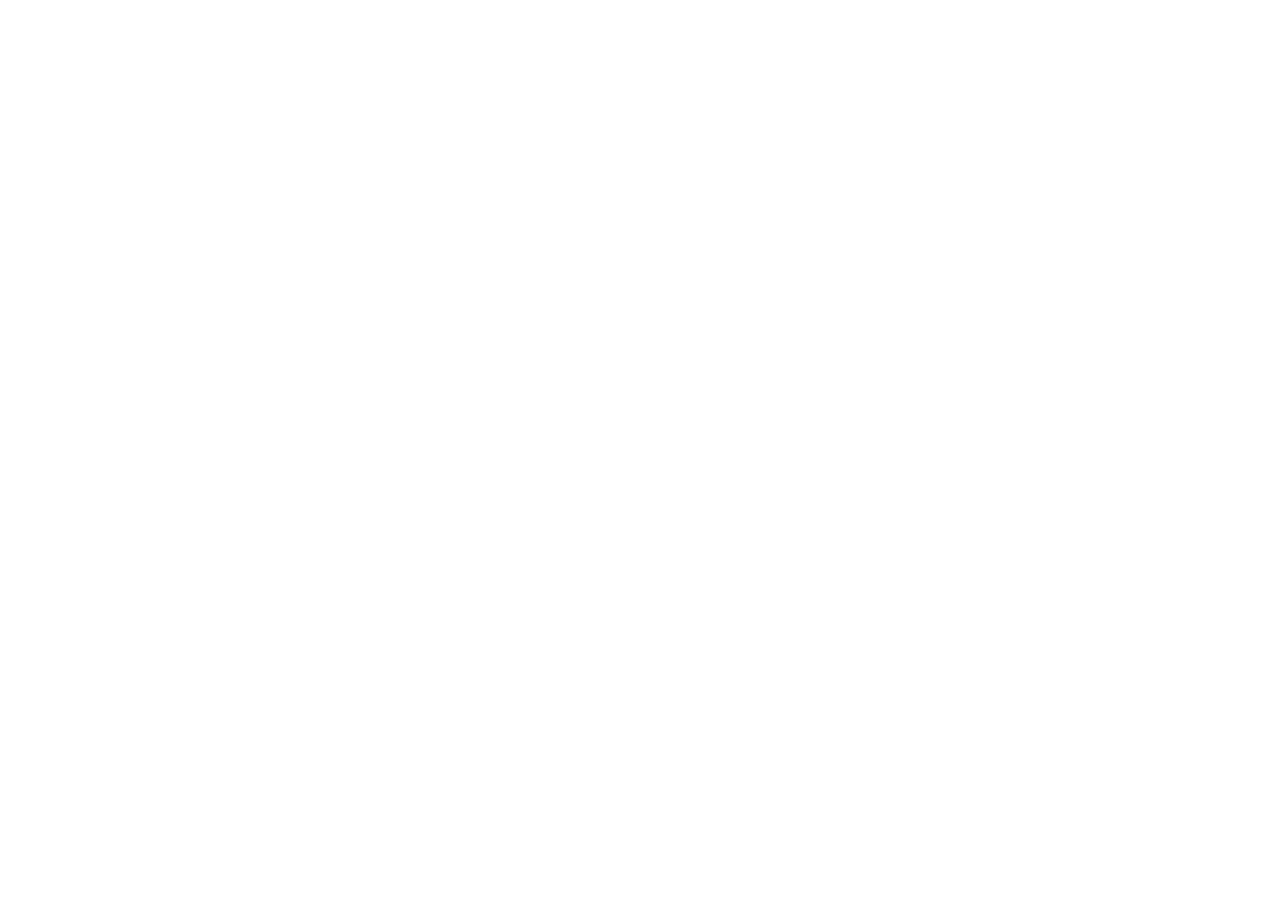
==== index.html @ c76484fc "CSR to SSG 전환 (vite-react-ssg)" ====
<!DOCTYPE html>
<html lang="ko">
  <head>
    <meta charset="UTF-8" />
    <meta name="naver-site-verification" content="412dba9bdca73ae63c8b4cd29eb85be481766238" />
    <link rel="icon" type="image/png" href="/favicon.png" />
    <meta name="viewport" content="width=device-width, initial-scale=1.0" />
    <meta name="application-name" content="아고다 카드할인" />
    <meta name="keywords" content="아고다 할인코드, 아고다 쿠폰, 아고다 프로모션, 아고다 카드 할인, 아고다 할인코드 사용방법" />
    <meta name="robots" content="index, follow" />

    <meta property="og:type" content="website" />
    <meta property="og:image" content="https://agd.dongbaektour.co.kr/images/og-image.jpg" />
    <meta property="og:site_name" content="아고다 카드할인" />
    <meta property="og:locale" content="ko_KR" />

    <meta name="twitter:card" content="summary_large_image" />
    <meta name="twitter:title" content="아고다 카드할인" />
    <meta name="twitter:description" content="7월 아고다 카드할인 총정리! 카카오페이, 카드사 할인부터 아고다 할인링크, 카카오페이 등 다양한 혜택들이 업데이트 되었습니다." />
    <meta name="twitter:image" content="https://agd.dongbaektour.co.kr/images/og-image.jpg" />
  </head>
  <body>
    <div id="root"></div>
    <script type="module" src="/src/main.tsx"></script>
  </body>
</html>
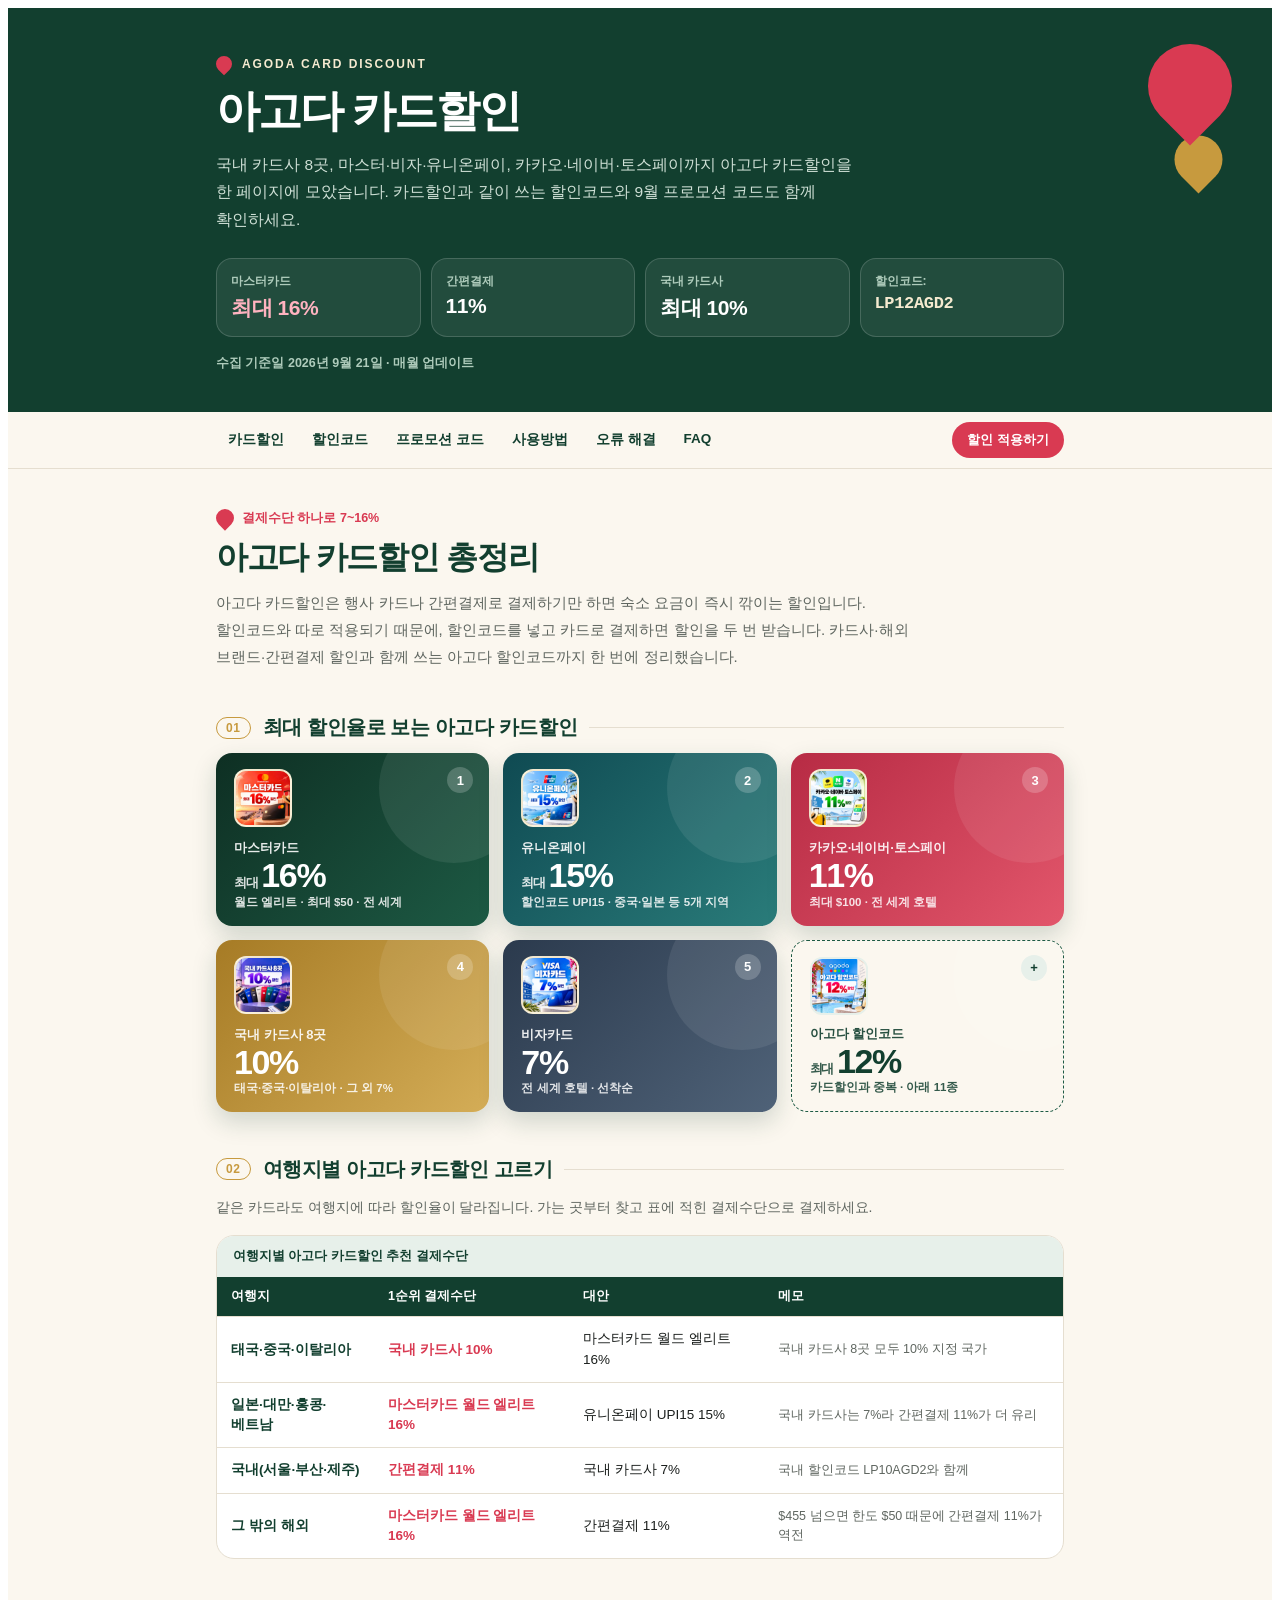
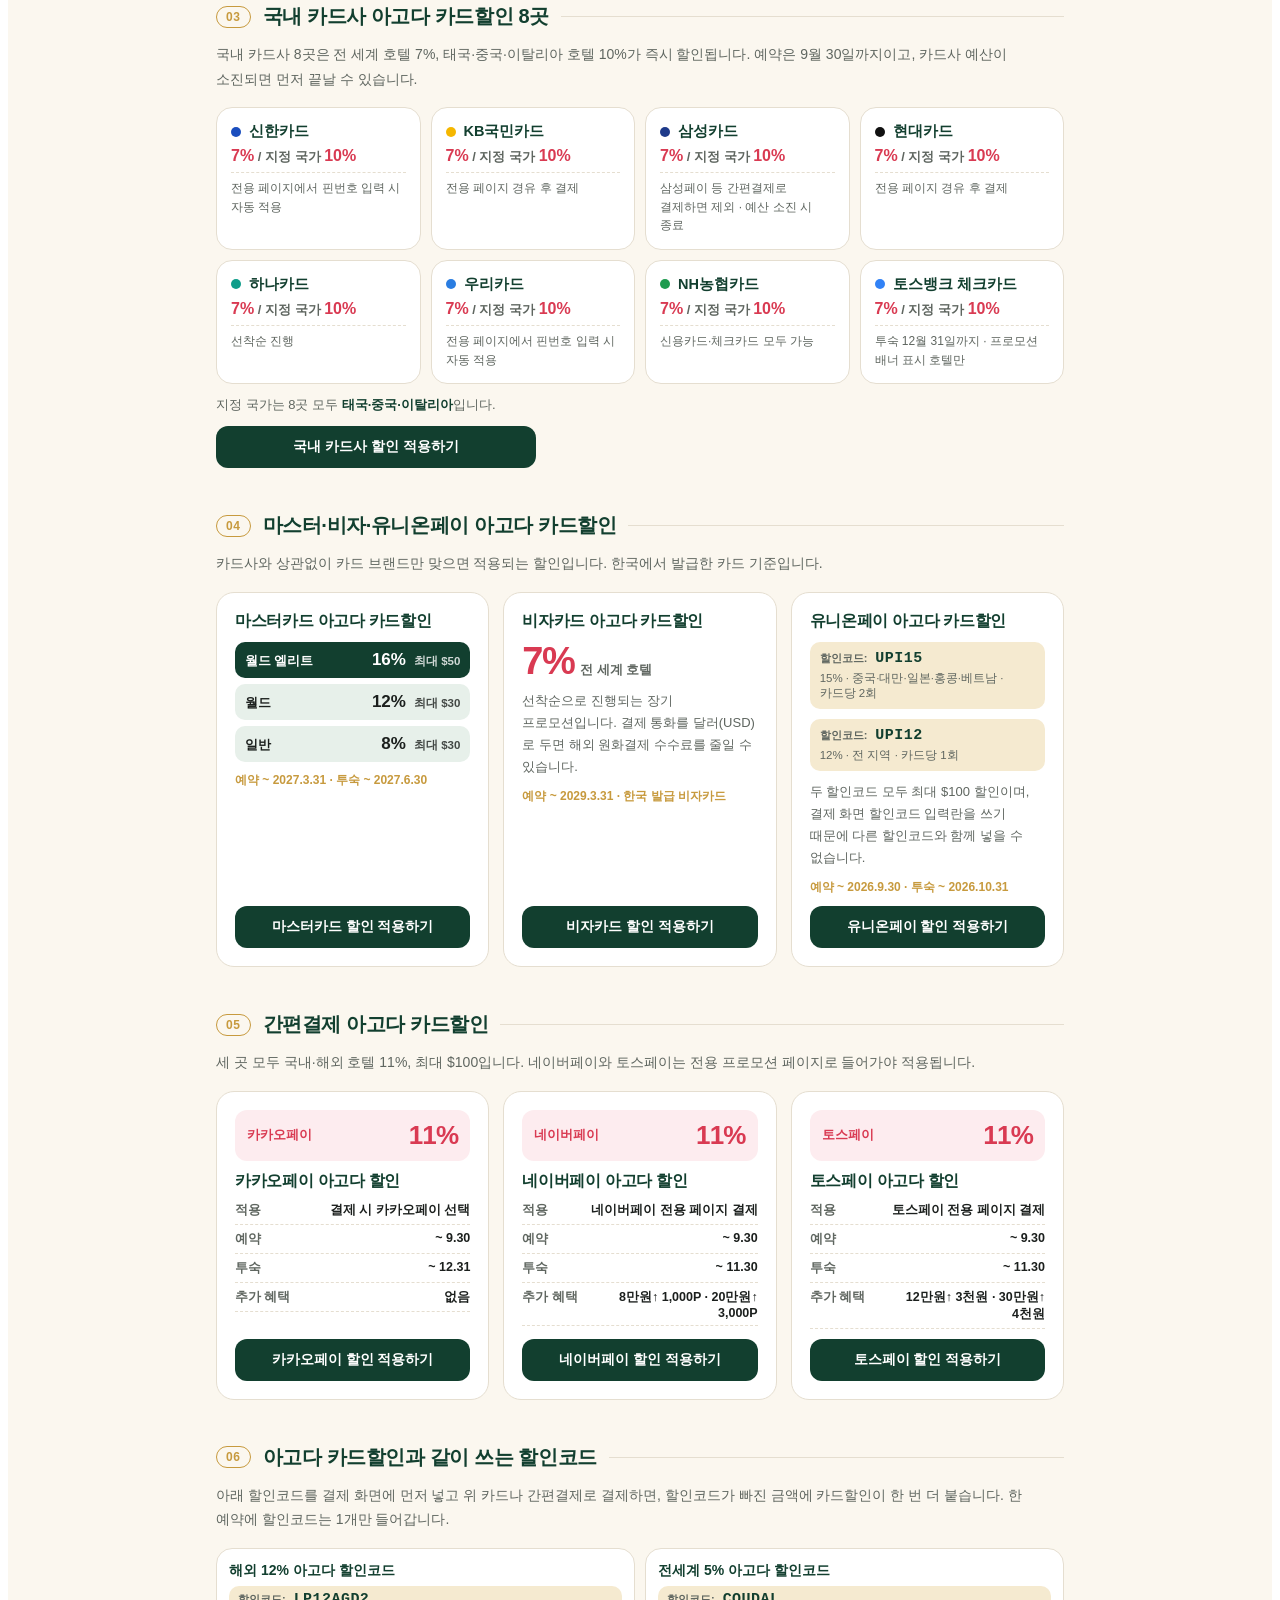
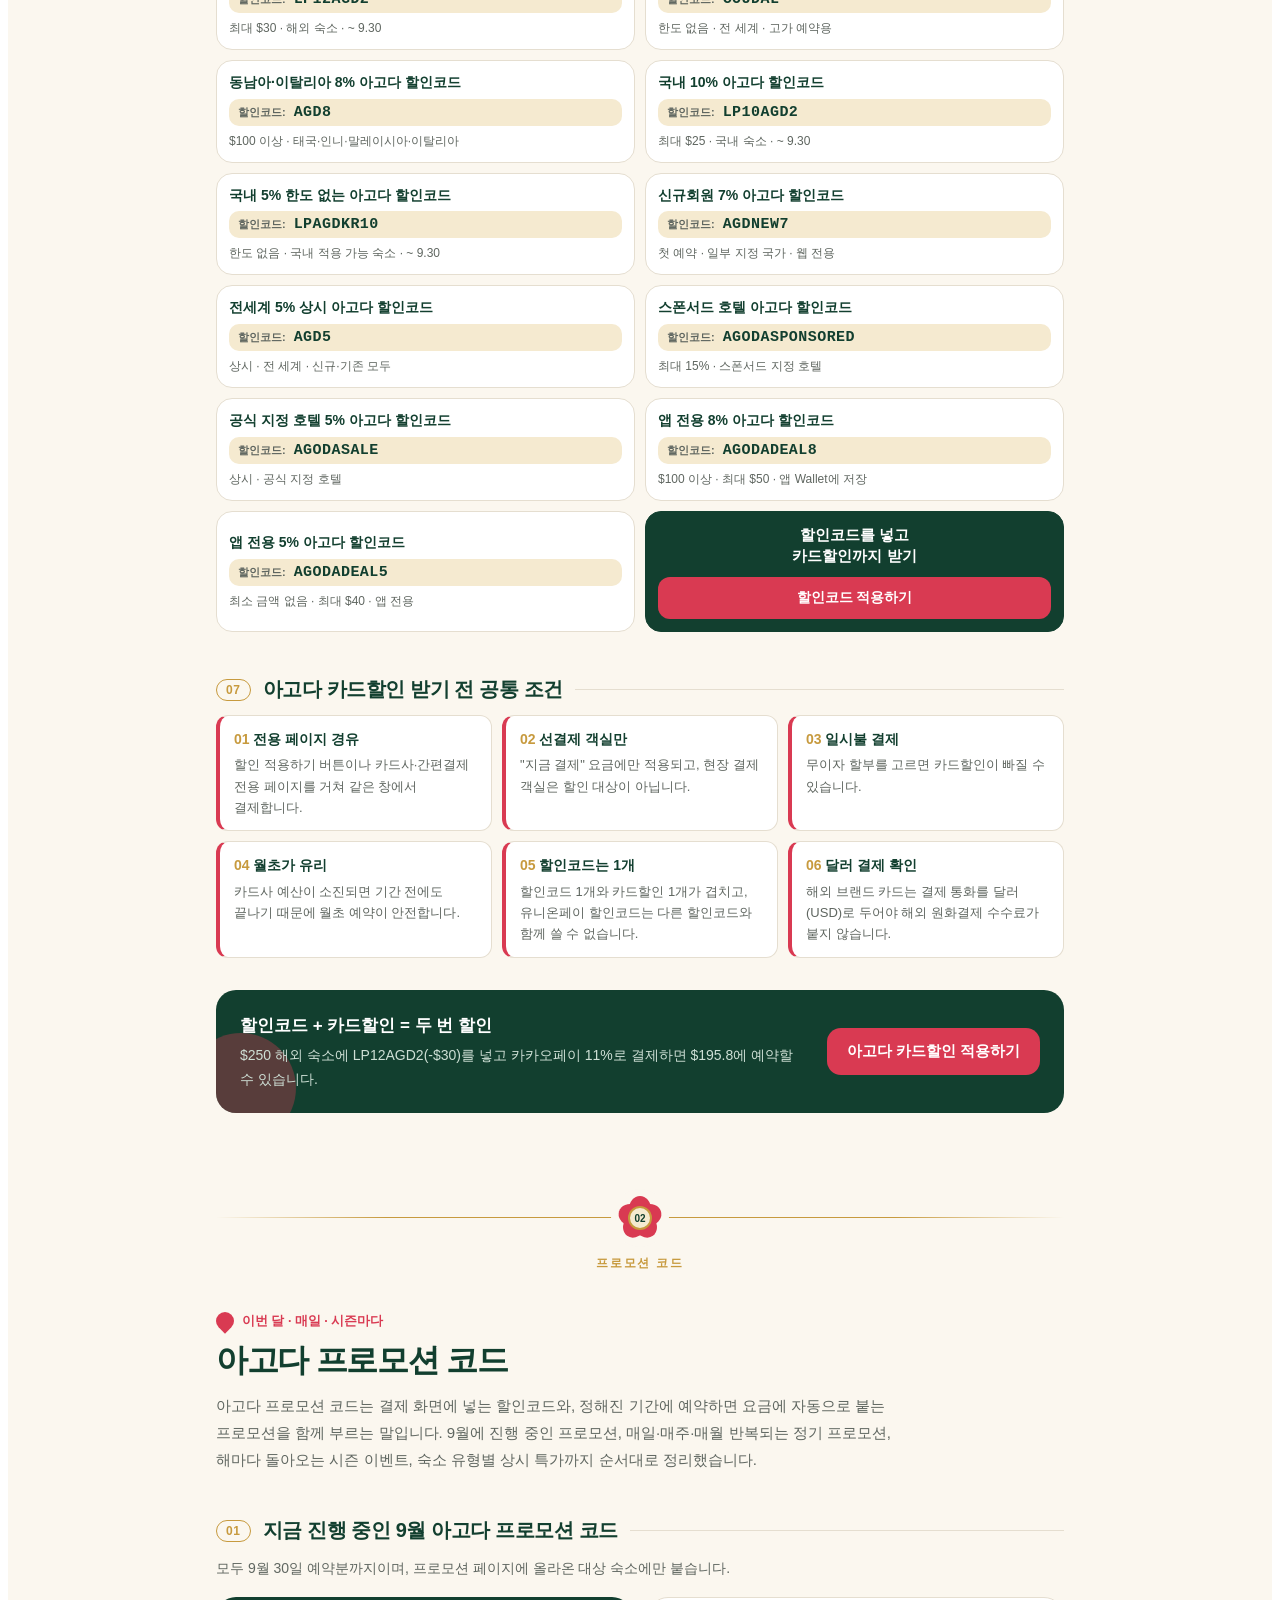
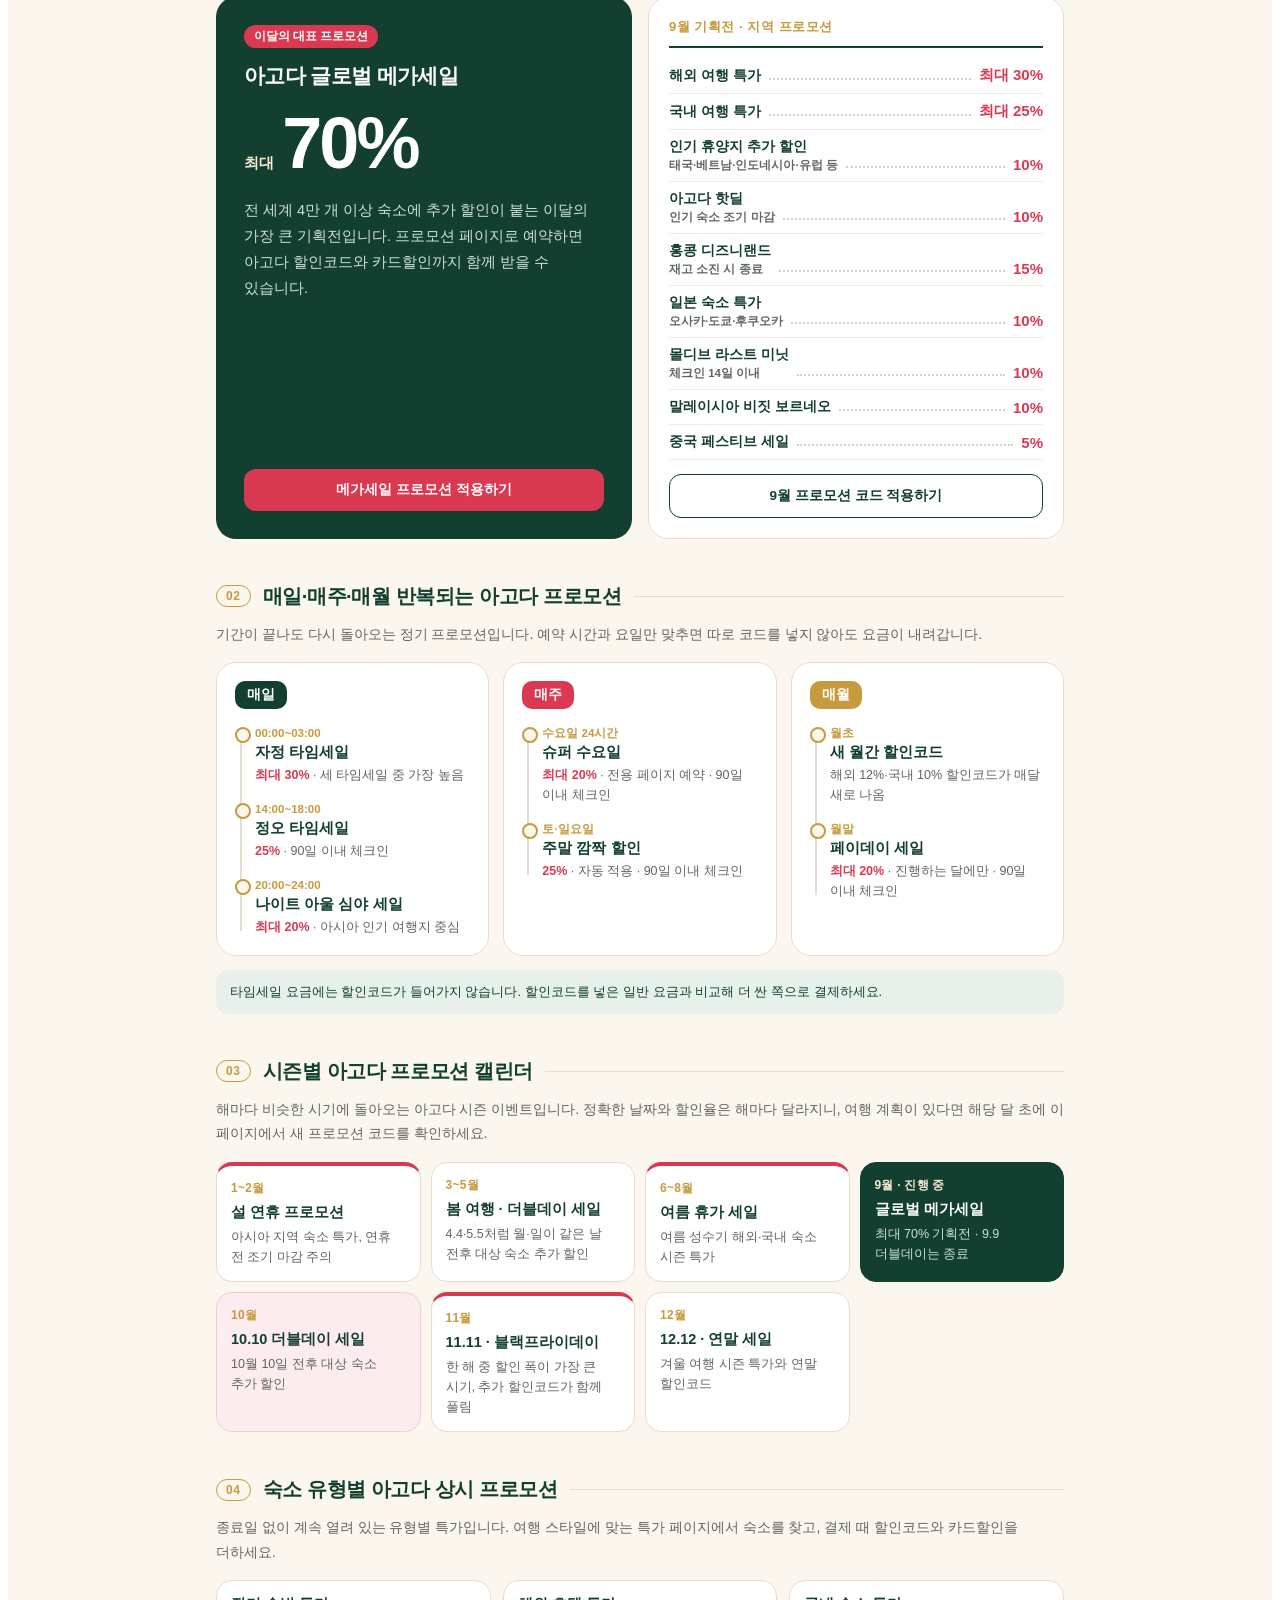
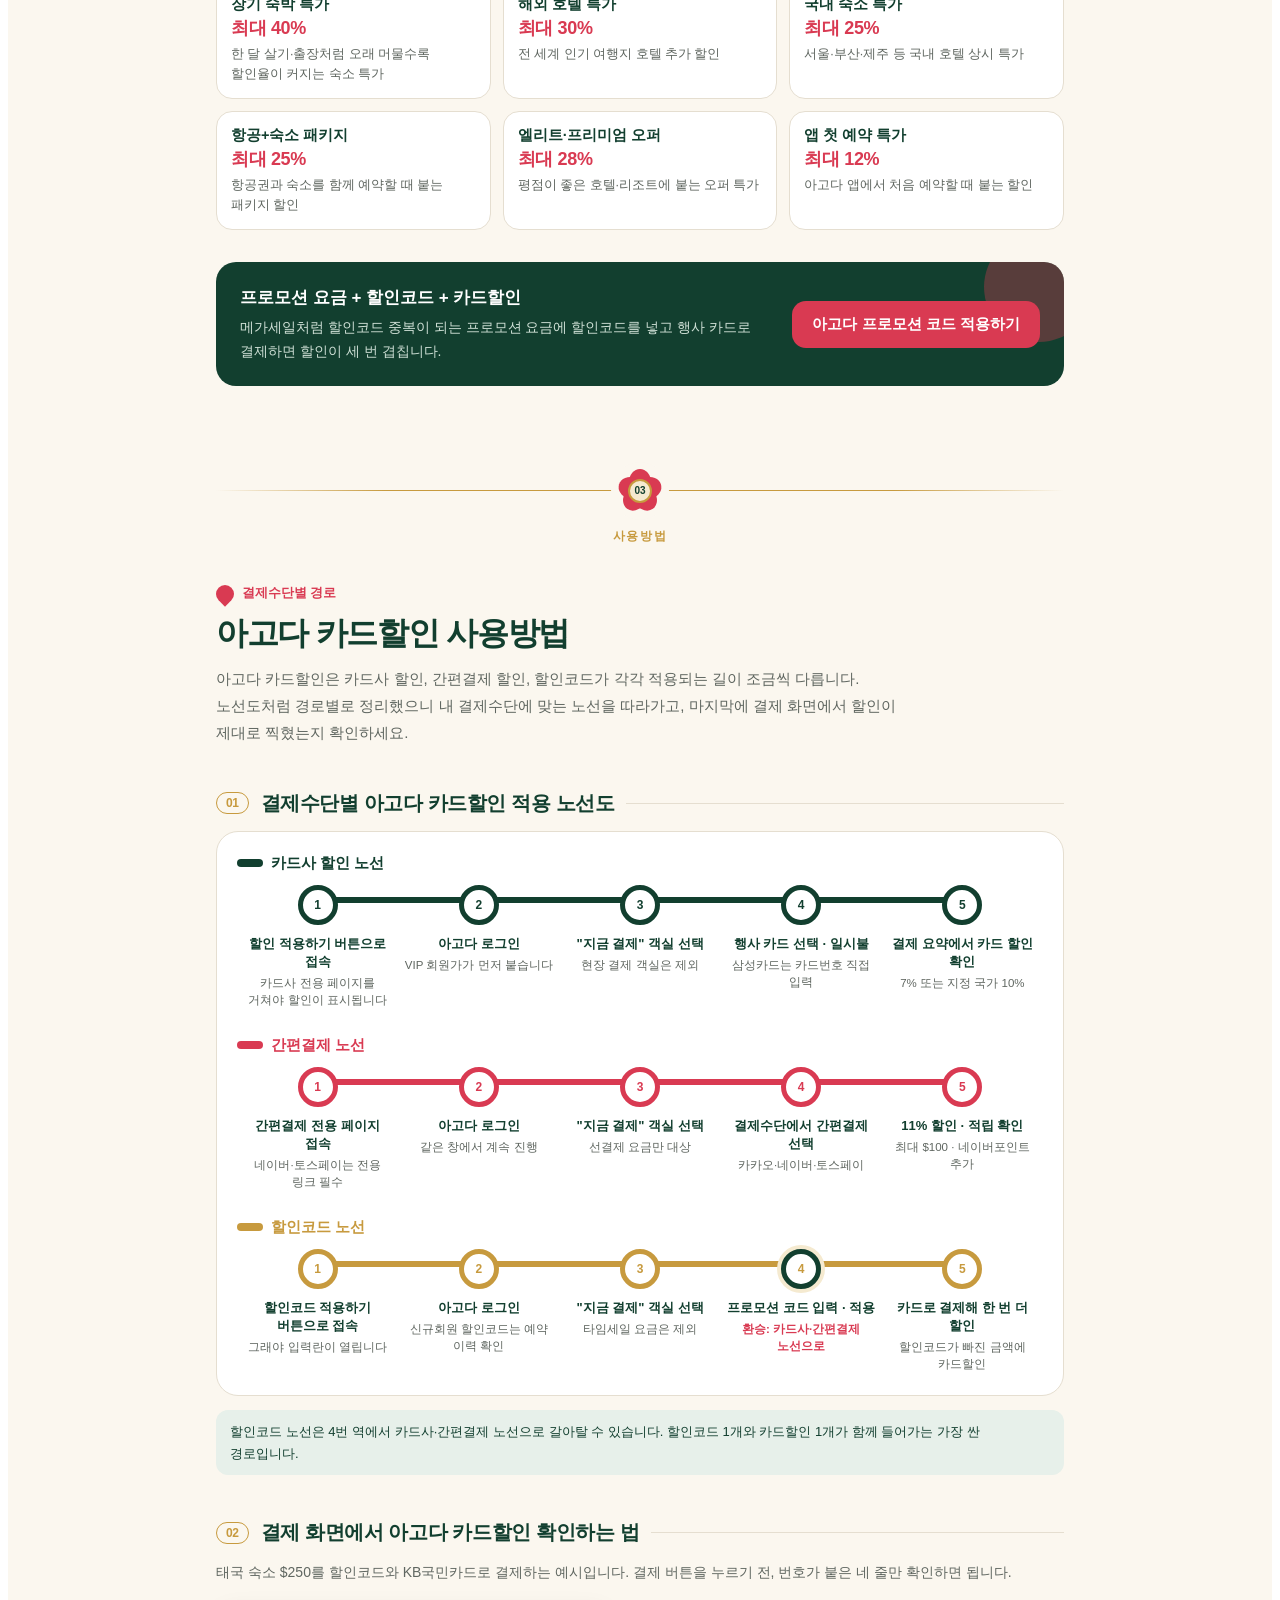
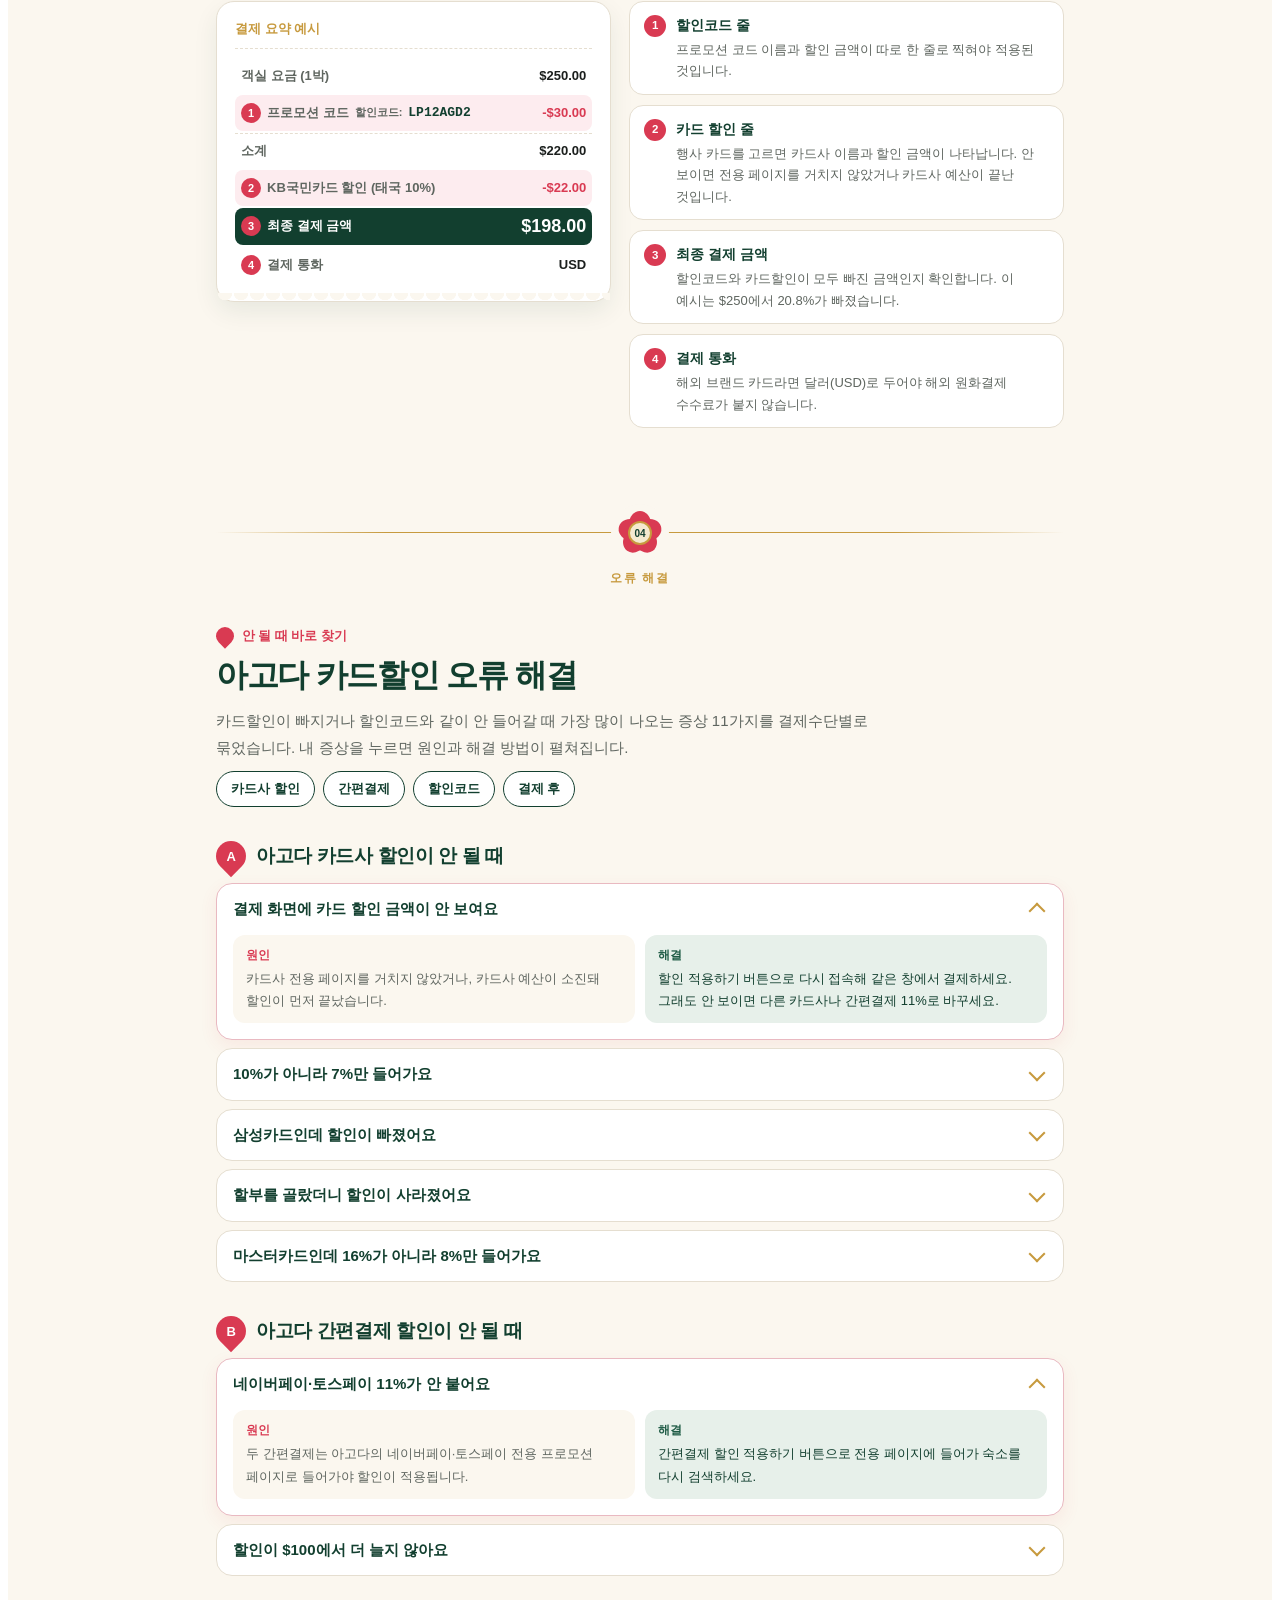
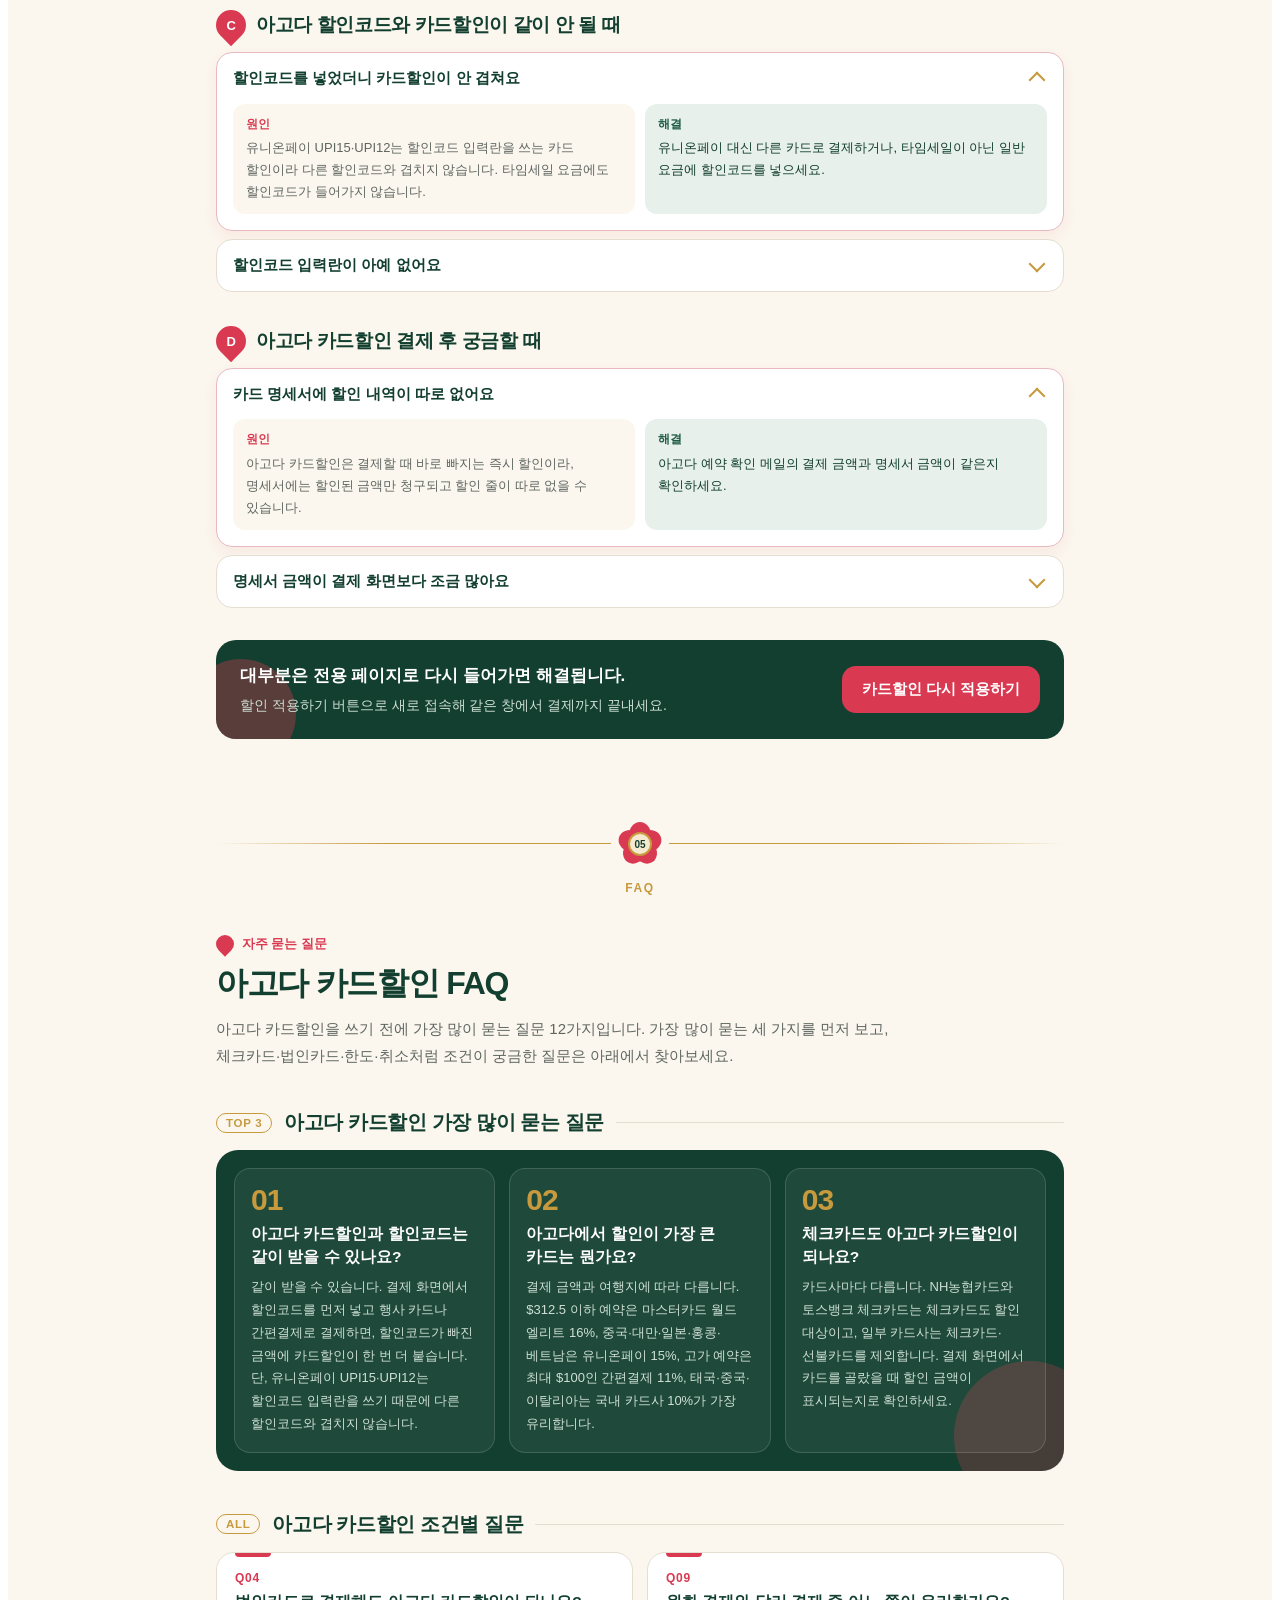
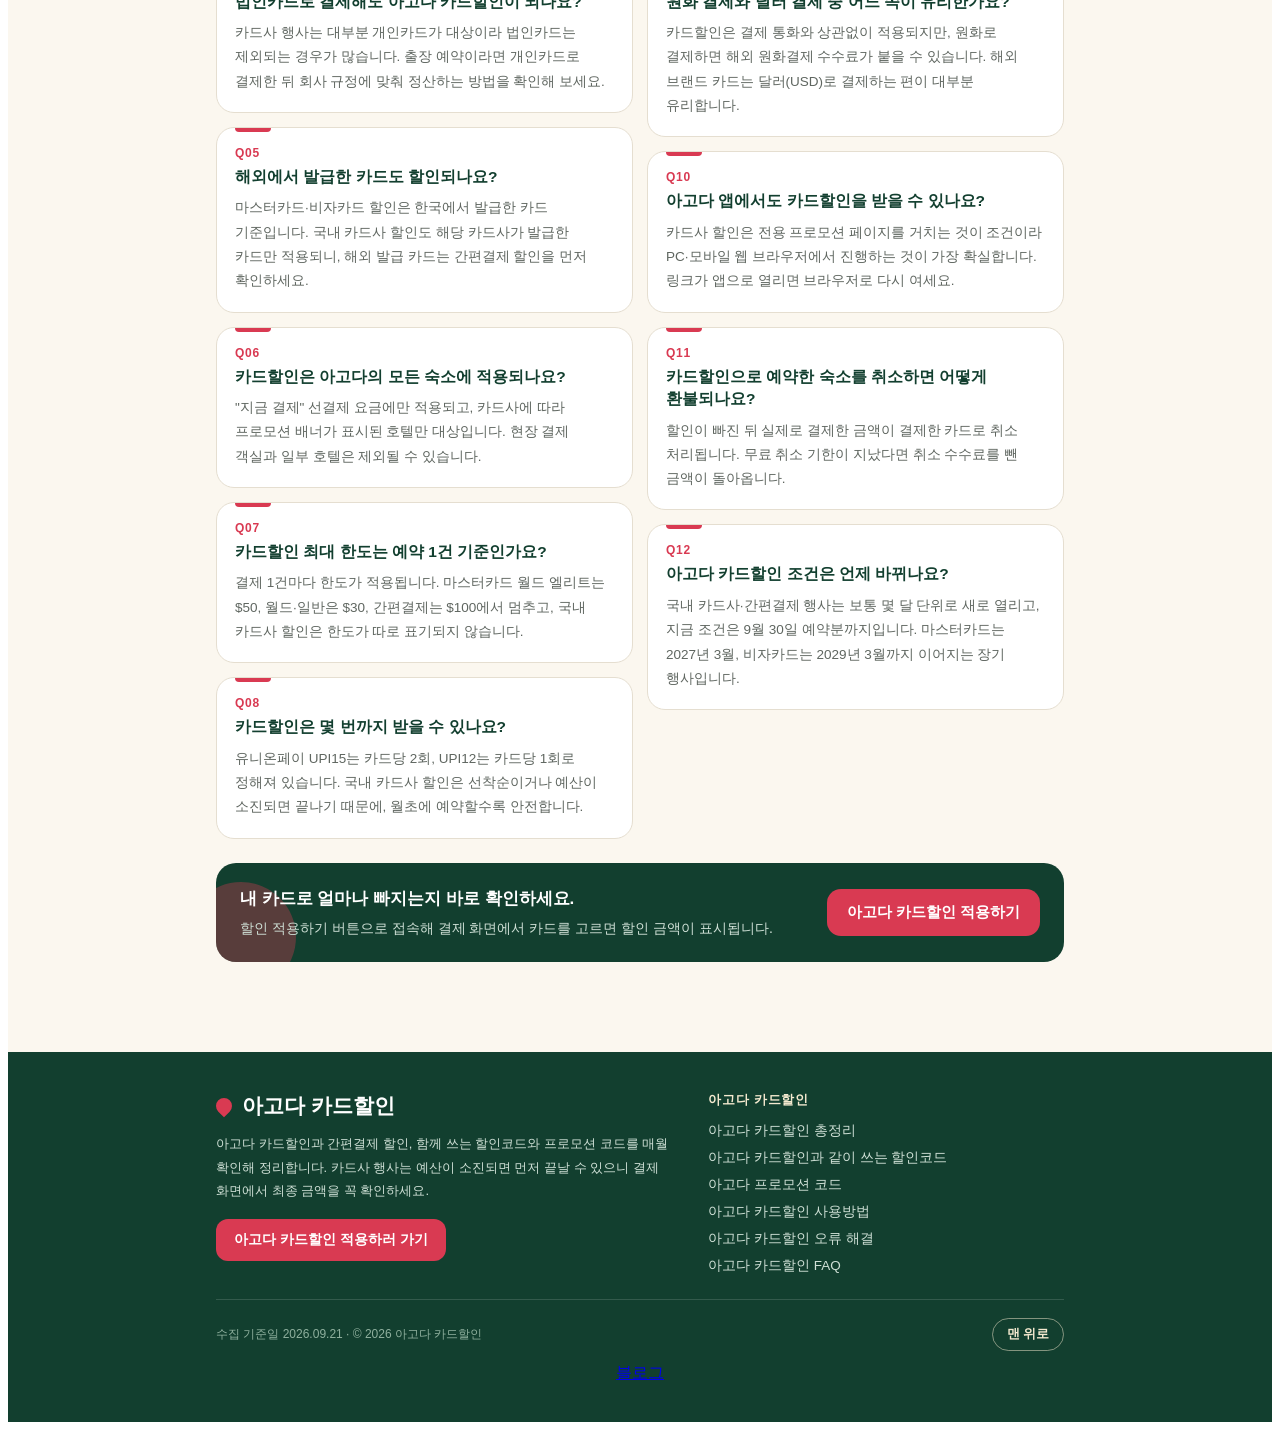
==== commit 52de1c79: "메인 페이지를 새 디자인으로 교체" ====
--- a/index.html
+++ b/index.html
@@ -1,26 +1,1255 @@
 <!DOCTYPE html>
 <html lang="ko">
-  <head>
-    <meta charset="UTF-8" />
-    <meta name="naver-site-verification" content="412dba9bdca73ae63c8b4cd29eb85be481766238" />
-    <link rel="icon" type="image/png" href="/favicon.png" />
-    <meta name="viewport" content="width=device-width, initial-scale=1.0" />
-    <meta name="application-name" content="아고다 카드할인" />
-    <meta name="keywords" content="아고다 할인코드, 아고다 쿠폰, 아고다 프로모션, 아고다 카드 할인, 아고다 할인코드 사용방법" />
-    <meta name="robots" content="index, follow" />
-
-    <meta property="og:type" content="website" />
-    <meta property="og:image" content="https://agd.dongbaektour.co.kr/images/og-image.jpg" />
-    <meta property="og:site_name" content="아고다 카드할인" />
-    <meta property="og:locale" content="ko_KR" />
-
-    <meta name="twitter:card" content="summary_large_image" />
-    <meta name="twitter:title" content="아고다 카드할인" />
-    <meta name="twitter:description" content="7월 아고다 카드할인 총정리! 카카오페이, 카드사 할인부터 아고다 할인링크, 카카오페이 등 다양한 혜택들이 업데이트 되었습니다." />
-    <meta name="twitter:image" content="https://agd.dongbaektour.co.kr/images/og-image.jpg" />
-  </head>
-  <body>
-    <div id="root"></div>
-    <script type="module" src="/src/main.tsx"></script>
-  </body>
+<head>
+<meta charset="utf-8">
+<meta name="viewport" content="width=device-width, initial-scale=1">
+<title>아고다 카드할인</title>
+<meta name="description" content="아고다 카드할인 총정리. 국내 카드사 8곳과 마스터·비자·유니온페이, 카카오·네이버·토스페이 할인에 같이 쓰는 할인코드, 9월 프로모션 코드와 사용방법·오류 해결까지 한 번에 확인하세요.">
+<link rel="canonical" href="https://agd.dongbaektour.co.kr/">
+<meta name="robots" content="index, follow, max-image-preview:large">
+<meta name="naver-site-verification" content="412dba9bdca73ae63c8b4cd29eb85be481766238" />
+<meta property="og:type" content="website">
+<meta property="og:locale" content="ko_KR">
+<meta property="og:site_name" content="아고다 카드할인">
+<meta property="og:title" content="아고다 카드할인">
+<meta property="og:description" content="아고다 카드할인 총정리. 국내 카드사 8곳과 마스터·비자·유니온페이, 카카오·네이버·토스페이 할인에 같이 쓰는 할인코드, 9월 프로모션 코드와 사용방법·오류 해결까지 한 번에 확인하세요.">
+<meta property="og:url" content="https://agd.dongbaektour.co.kr/">
+<meta property="og:image" content="https://agd.dongbaektour.co.kr/images/og-image.jpg">
+<meta name="twitter:card" content="summary_large_image">
+<meta name="twitter:title" content="아고다 카드할인">
+<meta name="twitter:description" content="아고다 카드할인 총정리. 국내 카드사 8곳과 마스터·비자·유니온페이, 카카오·네이버·토스페이 할인에 같이 쓰는 할인코드, 9월 프로모션 코드와 사용방법·오류 해결까지 한 번에 확인하세요.">
+<meta name="twitter:image" content="https://agd.dongbaektour.co.kr/images/og-image.jpg">
+</head>
+<body id="trw-top">
+<!-- ===== 아고다 카드할인 전체 페이지 ===== -->
+<!-- ===== 구조화 데이터 ===== -->
+<script type="application/ld+json">
+{
+  "@context": "https://schema.org",
+  "@graph": [
+    {
+      "@type": "WebSite",
+      "@id": "https://agd.dongbaektour.co.kr/#website",
+      "url": "https://agd.dongbaektour.co.kr/",
+      "name": "아고다 카드할인",
+      "inLanguage": "ko-KR"
+    },
+    {
+      "@type": "WebPage",
+      "@id": "https://agd.dongbaektour.co.kr/#webpage",
+      "url": "https://agd.dongbaektour.co.kr/",
+      "name": "아고다 카드할인",
+      "description": "아고다 카드할인 총정리. 국내 카드사 8곳과 마스터·비자·유니온페이, 카카오·네이버·토스페이 할인에 같이 쓰는 할인코드, 9월 프로모션 코드와 사용방법·오류 해결까지 한 번에 확인하세요.",
+      "inLanguage": "ko-KR",
+      "isPartOf": {
+        "@id": "https://agd.dongbaektour.co.kr/#website"
+      },
+      "datePublished": "2026-09-21",
+      "dateModified": "2026-09-21",
+      "breadcrumb": {
+        "@id": "https://agd.dongbaektour.co.kr/#breadcrumb"
+      },
+      "mainEntity": {
+        "@id": "https://agd.dongbaektour.co.kr/#codelist"
+      }
+    },
+    {
+      "@type": "BreadcrumbList",
+      "@id": "https://agd.dongbaektour.co.kr/#breadcrumb",
+      "itemListElement": [
+        {
+          "@type": "ListItem",
+          "position": 1,
+          "name": "아고다 카드할인",
+          "item": "https://agd.dongbaektour.co.kr/"
+        }
+      ]
+    },
+    {
+      "@type": "ItemList",
+      "@id": "https://agd.dongbaektour.co.kr/#codelist",
+      "name": "아고다 카드할인과 같이 쓰는 할인코드 목록",
+      "numberOfItems": 11,
+      "itemListElement": [
+        {
+          "@type": "ListItem",
+          "position": 1,
+          "name": "해외 12% 할인코드 LP12AGD2",
+          "url": "https://agd.dongbaektour.co.kr/#discount-codes"
+        },
+        {
+          "@type": "ListItem",
+          "position": 2,
+          "name": "전세계 5% 한도 없는 할인코드 COUDAL",
+          "url": "https://agd.dongbaektour.co.kr/#discount-codes"
+        },
+        {
+          "@type": "ListItem",
+          "position": 3,
+          "name": "동남아·이탈리아 8% 할인코드 AGD8",
+          "url": "https://agd.dongbaektour.co.kr/#discount-codes"
+        },
+        {
+          "@type": "ListItem",
+          "position": 4,
+          "name": "국내 10% 할인코드 LP10AGD2",
+          "url": "https://agd.dongbaektour.co.kr/#discount-codes"
+        },
+        {
+          "@type": "ListItem",
+          "position": 5,
+          "name": "국내 5% 한도 없는 할인코드 LPAGDKR10",
+          "url": "https://agd.dongbaektour.co.kr/#discount-codes"
+        },
+        {
+          "@type": "ListItem",
+          "position": 6,
+          "name": "신규회원 7% 할인코드 AGDNEW7",
+          "url": "https://agd.dongbaektour.co.kr/#discount-codes"
+        },
+        {
+          "@type": "ListItem",
+          "position": 7,
+          "name": "전세계 5% 상시 할인코드 AGD5",
+          "url": "https://agd.dongbaektour.co.kr/#discount-codes"
+        },
+        {
+          "@type": "ListItem",
+          "position": 8,
+          "name": "스폰서드 호텔 할인코드 AGODASPONSORED",
+          "url": "https://agd.dongbaektour.co.kr/#discount-codes"
+        },
+        {
+          "@type": "ListItem",
+          "position": 9,
+          "name": "공식 지정 호텔 5% 할인코드 AGODASALE",
+          "url": "https://agd.dongbaektour.co.kr/#discount-codes"
+        },
+        {
+          "@type": "ListItem",
+          "position": 10,
+          "name": "앱 전용 8% 할인코드 AGODADEAL8",
+          "url": "https://agd.dongbaektour.co.kr/#discount-codes"
+        },
+        {
+          "@type": "ListItem",
+          "position": 11,
+          "name": "앱 전용 5% 할인코드 AGODADEAL5",
+          "url": "https://agd.dongbaektour.co.kr/#discount-codes"
+        }
+      ]
+    }
+  ]
+}
+</script>
+
+<div class="dbw" id="dbw-top">
+
+  <!-- ===== 헤더 ===== -->
+  <header class="dbw-header">
+    <div class="dbw-in">
+      <p class="dbw-cap"><span class="dbw-mark" aria-hidden="true"></span>AGODA CARD DISCOUNT</p>
+      <h1 class="dbw-h1">아고다 카드할인</h1>
+      <p class="dbw-desc">국내 카드사 8곳, 마스터·비자·유니온페이, 카카오·네이버·토스페이까지 아고다 카드할인을 한 페이지에 모았습니다. 카드할인과 같이 쓰는 할인코드와 9월 프로모션 코드도 함께 확인하세요.</p>
+      <ul class="dbw-kpis">
+        <li><span>마스터카드</span><strong>최대 16%</strong></li>
+        <li><span>간편결제</span><strong>11%</strong></li>
+        <li><span>국내 카드사</span><strong>최대 10%</strong></li>
+        <li><span>할인코드:</span><strong class="code">LP12AGD2</strong></li>
+      </ul>
+      <p class="dbw-updated">수집 기준일 <time datetime="2026-09-21">2026년 9월 21일</time> · 매월 업데이트</p>
+    </div>
+  </header>
+
+  <!-- ===== 네비게이션 ===== -->
+  <nav class="dbw-nav" aria-label="아고다 카드할인 목차">
+    <div class="dbw-nav-in">
+      <ul class="dbw-nav-list"><li><a href="#card-discount">카드할인</a></li><li><a href="#discount-codes">할인코드</a></li><li><a href="#promotion">프로모션 코드</a></li><li><a href="#how-to-use">사용방법</a></li><li><a href="#troubleshoot">오류 해결</a></li><li><a href="#faq">FAQ</a></li></ul>
+      <a class="dbw-nav-cta" href="https://app.ac/7qp46L283" target="_blank" rel="nofollow sponsored noopener">할인 적용하기</a>
+    </div>
+  </nav>
+
+  <main class="dbw-main">
+<!-- ===== 아고다 카드할인 총정리 ===== -->
+<section class="dbc" id="card-discount" aria-labelledby="dbc-title">
+
+  <div class="dbc-head">
+    <p class="dbc-eyebrow">결제수단 하나로 7~16%</p>
+    <h2 class="dbc-title" id="dbc-title">아고다 카드할인 총정리</h2>
+    <p class="dbc-lead">아고다 카드할인은 행사 카드나 간편결제로 결제하기만 하면 숙소 요금이 즉시 깎이는 할인입니다. 할인코드와 따로 적용되기 때문에, 할인코드를 넣고 카드로 결제하면 할인을 두 번 받습니다. 카드사·해외 브랜드·간편결제 할인과 함께 쓰는 아고다 할인코드까지 한 번에 정리했습니다.</p>
+  </div>
+
+  <!-- ===== 카드지갑 한눈에 보기 ===== -->
+  <h3 class="dbc-h3"><span>01</span>최대 할인율로 보는 아고다 카드할인</h3>
+  <ol class="dbc-wallet">
+    <li class="dbc-cc cc-master">
+      <p class="dbc-cc-rank" aria-hidden="true">1</p>
+      <img class="dbc-cc-thumb" src="images/mastercard.webp" alt="아고다 마스터카드 최대 16% 카드할인" width="250" height="250">
+      <p class="dbc-cc-brand">마스터카드</p>
+      <p class="dbc-cc-rate"><small>최대</small>16%</p>
+      <p class="dbc-cc-sub">월드 엘리트 · 최대 $50 · 전 세계</p>
+    </li>
+    <li class="dbc-cc cc-union">
+      <p class="dbc-cc-rank" aria-hidden="true">2</p>
+      <img class="dbc-cc-thumb" src="images/unionpay.webp" alt="아고다 유니온페이 15% 카드할인" width="250" height="250" loading="lazy">
+      <p class="dbc-cc-brand">유니온페이</p>
+      <p class="dbc-cc-rate"><small>최대</small>15%</p>
+      <p class="dbc-cc-sub">할인코드 UPI15 · 중국·일본 등 5개 지역</p>
+    </li>
+    <li class="dbc-cc cc-pay">
+      <p class="dbc-cc-rank" aria-hidden="true">3</p>
+      <img class="dbc-cc-thumb" src="images/easypay.webp" alt="아고다 카카오페이·네이버페이·토스페이 11% 할인" width="250" height="250" loading="lazy">
+      <p class="dbc-cc-brand">카카오·네이버·토스페이</p>
+      <p class="dbc-cc-rate">11%</p>
+      <p class="dbc-cc-sub">최대 $100 · 전 세계 호텔</p>
+    </li>
+    <li class="dbc-cc cc-local">
+      <p class="dbc-cc-rank" aria-hidden="true">4</p>
+      <img class="dbc-cc-thumb" src="images/card-promotions.webp" alt="아고다 국내 카드사 10% 카드할인" width="250" height="250" loading="lazy">
+      <p class="dbc-cc-brand">국내 카드사 8곳</p>
+      <p class="dbc-cc-rate">10%</p>
+      <p class="dbc-cc-sub">태국·중국·이탈리아 · 그 외 7%</p>
+    </li>
+    <li class="dbc-cc cc-visa">
+      <p class="dbc-cc-rank" aria-hidden="true">5</p>
+      <img class="dbc-cc-thumb" src="images/visa.webp" alt="아고다 비자카드 7% 카드할인" width="250" height="250" loading="lazy">
+      <p class="dbc-cc-brand">비자카드</p>
+      <p class="dbc-cc-rate">7%</p>
+      <p class="dbc-cc-sub">전 세계 호텔 · 선착순</p>
+    </li>
+    <li class="dbc-cc cc-code">
+      <p class="dbc-cc-rank" aria-hidden="true">+</p>
+      <img class="dbc-cc-thumb" src="images/agoda-code.webp" alt="아고다 할인코드 최대 12%" width="250" height="250" loading="lazy">
+      <p class="dbc-cc-brand">아고다 할인코드</p>
+      <p class="dbc-cc-rate"><small>최대</small>12%</p>
+      <p class="dbc-cc-sub">카드할인과 중복 · 아래 11종</p>
+    </li>
+  </ol>
+
+  <!-- ===== 여행지별 결제수단 ===== -->
+  <h3 class="dbc-h3"><span>02</span>여행지별 아고다 카드할인 고르기</h3>
+  <p class="dbc-desc">같은 카드라도 여행지에 따라 할인율이 달라집니다. 가는 곳부터 찾고 표에 적힌 결제수단으로 결제하세요.</p>
+  <div class="dbc-tablewrap">
+    <table class="dbc-table">
+      <caption class="dbc-caption">여행지별 아고다 카드할인 추천 결제수단</caption>
+      <thead><tr><th scope="col">여행지</th><th scope="col">1순위 결제수단</th><th scope="col">대안</th><th scope="col">메모</th></tr></thead>
+      <tbody>
+<tr><th scope="row" data-label="여행지">태국·중국·이탈리아</th><td data-label="1순위 결제수단"><b>국내 카드사 10%</b></td><td data-label="대안">마스터카드 월드 엘리트 16%</td><td data-label="메모">국내 카드사 8곳 모두 10% 지정 국가</td></tr>
+<tr><th scope="row" data-label="여행지">일본·대만·홍콩·베트남</th><td data-label="1순위 결제수단"><b>마스터카드 월드 엘리트 16%</b></td><td data-label="대안">유니온페이 UPI15 15%</td><td data-label="메모">국내 카드사는 7%라 간편결제 11%가 더 유리</td></tr>
+<tr><th scope="row" data-label="여행지">국내(서울·부산·제주)</th><td data-label="1순위 결제수단"><b>간편결제 11%</b></td><td data-label="대안">국내 카드사 7%</td><td data-label="메모">국내 할인코드 LP10AGD2와 함께</td></tr>
+<tr><th scope="row" data-label="여행지">그 밖의 해외</th><td data-label="1순위 결제수단"><b>마스터카드 월드 엘리트 16%</b></td><td data-label="대안">간편결제 11%</td><td data-label="메모">$455 넘으면 한도 $50 때문에 간편결제 11%가 역전</td></tr>
+      </tbody>
+    </table>
+  </div>
+
+  <!-- ===== 국내 카드사 ===== -->
+  <h3 class="dbc-h3"><span>03</span>국내 카드사 아고다 카드할인 8곳</h3>
+  <p class="dbc-desc">국내 카드사 8곳은 전 세계 호텔 7%, 태국·중국·이탈리아 호텔 10%가 즉시 할인됩니다. 예약은 <time datetime="2026-09-30">9월 30일</time>까지이고, 카드사 예산이 소진되면 먼저 끝날 수 있습니다.</p>
+  <ul class="dbc-banks">
+    <li><p class="dbc-bank-nm"><i class="bk-sh" aria-hidden="true"></i>신한카드</p><p class="dbc-bank-rt"><b>7%</b> / 지정 국가 <b>10%</b></p><p class="dbc-bank-tip">전용 페이지에서 핀번호 입력 시 자동 적용</p></li>
+    <li><p class="dbc-bank-nm"><i class="bk-kb" aria-hidden="true"></i>KB국민카드</p><p class="dbc-bank-rt"><b>7%</b> / 지정 국가 <b>10%</b></p><p class="dbc-bank-tip">전용 페이지 경유 후 결제</p></li>
+    <li><p class="dbc-bank-nm"><i class="bk-ss" aria-hidden="true"></i>삼성카드</p><p class="dbc-bank-rt"><b>7%</b> / 지정 국가 <b>10%</b></p><p class="dbc-bank-tip">삼성페이 등 간편결제로 결제하면 제외 · 예산 소진 시 종료</p></li>
+    <li><p class="dbc-bank-nm"><i class="bk-hd" aria-hidden="true"></i>현대카드</p><p class="dbc-bank-rt"><b>7%</b> / 지정 국가 <b>10%</b></p><p class="dbc-bank-tip">전용 페이지 경유 후 결제</p></li>
+    <li><p class="dbc-bank-nm"><i class="bk-hn" aria-hidden="true"></i>하나카드</p><p class="dbc-bank-rt"><b>7%</b> / 지정 국가 <b>10%</b></p><p class="dbc-bank-tip">선착순 진행</p></li>
+    <li><p class="dbc-bank-nm"><i class="bk-wr" aria-hidden="true"></i>우리카드</p><p class="dbc-bank-rt"><b>7%</b> / 지정 국가 <b>10%</b></p><p class="dbc-bank-tip">전용 페이지에서 핀번호 입력 시 자동 적용</p></li>
+    <li><p class="dbc-bank-nm"><i class="bk-nh" aria-hidden="true"></i>NH농협카드</p><p class="dbc-bank-rt"><b>7%</b> / 지정 국가 <b>10%</b></p><p class="dbc-bank-tip">신용카드·체크카드 모두 가능</p></li>
+    <li><p class="dbc-bank-nm"><i class="bk-ts" aria-hidden="true"></i>토스뱅크 체크카드</p><p class="dbc-bank-rt"><b>7%</b> / 지정 국가 <b>10%</b></p><p class="dbc-bank-tip">투숙 <time datetime="2026-12-31">12월 31일</time>까지 · 프로모션 배너 표시 호텔만</p></li>
+  </ul>
+  <p class="dbc-bank-note">지정 국가는 8곳 모두 <b>태국·중국·이탈리아</b>입니다.</p>
+  <a class="dbc-btn dbc-btn-wide" href="https://app.ac/7qp46L283" target="_blank" rel="nofollow sponsored noopener">국내 카드사 할인 적용하기</a>
+
+  <!-- ===== 해외 브랜드 ===== -->
+  <h3 class="dbc-h3"><span>04</span>마스터·비자·유니온페이 아고다 카드할인</h3>
+  <p class="dbc-desc">카드사와 상관없이 카드 브랜드만 맞으면 적용되는 할인입니다. 한국에서 발급한 카드 기준입니다.</p>
+  <div class="dbc-brands">
+    <article class="dbc-brand">
+      <h4 class="dbc-name">마스터카드 아고다 카드할인</h4>
+      <ul class="dbc-tier">
+        <li><span>월드 엘리트</span><b>16%</b><em>최대 $50</em></li>
+        <li><span>월드</span><b>12%</b><em>최대 $30</em></li>
+        <li><span>일반</span><b>8%</b><em>최대 $30</em></li>
+      </ul>
+      <p class="dbc-meta">예약 ~ <time datetime="2027-03-31">2027.3.31</time> · 투숙 ~ <time datetime="2027-06-30">2027.6.30</time></p>
+      <a class="dbc-btn" href="https://app.ac/7qp46L283" target="_blank" rel="nofollow sponsored noopener">마스터카드 할인 적용하기</a>
+    </article>
+    <article class="dbc-brand">
+      <h4 class="dbc-name">비자카드 아고다 카드할인</h4>
+      <p class="dbc-big">7%<small>전 세계 호텔</small></p>
+      <p class="dbc-txt">선착순으로 진행되는 장기 프로모션입니다. 결제 통화를 달러(USD)로 두면 해외 원화결제 수수료를 줄일 수 있습니다.</p>
+      <p class="dbc-meta">예약 ~ <time datetime="2029-03-31">2029.3.31</time> · 한국 발급 비자카드</p>
+      <a class="dbc-btn" href="https://app.ac/7qp46L283" target="_blank" rel="nofollow sponsored noopener">비자카드 할인 적용하기</a>
+    </article>
+    <article class="dbc-brand">
+      <h4 class="dbc-name">유니온페이 아고다 카드할인</h4>
+      <p class="dbc-code"><span class="dbc-lb">할인코드:</span> <b>UPI15</b><em>15% · 중국·대만·일본·홍콩·베트남 · 카드당 2회</em></p>
+      <p class="dbc-code"><span class="dbc-lb">할인코드:</span> <b>UPI12</b><em>12% · 전 지역 · 카드당 1회</em></p>
+      <p class="dbc-txt">두 할인코드 모두 최대 $100 할인이며, 결제 화면 할인코드 입력란을 쓰기 때문에 다른 할인코드와 함께 넣을 수 없습니다.</p>
+      <p class="dbc-meta">예약 ~ <time datetime="2026-09-30">2026.9.30</time> · 투숙 ~ <time datetime="2026-10-31">2026.10.31</time></p>
+      <a class="dbc-btn" href="https://app.ac/7qp46L283" target="_blank" rel="nofollow sponsored noopener">유니온페이 할인 적용하기</a>
+    </article>
+  </div>
+
+  <!-- ===== 간편결제 ===== -->
+  <h3 class="dbc-h3"><span>05</span>간편결제 아고다 카드할인</h3>
+  <p class="dbc-desc">세 곳 모두 국내·해외 호텔 11%, 최대 $100입니다. 네이버페이와 토스페이는 전용 프로모션 페이지로 들어가야 적용됩니다.</p>
+  <div class="dbc-pays">
+    <article class="dbc-pay">
+      <p class="dbc-pay-top"><span class="dbc-pay-nm">카카오페이</span><b>11%</b></p>
+      <h4 class="dbc-name">카카오페이 아고다 할인</h4>
+      <dl class="dbc-dl"><div><dt>적용</dt><dd>결제 시 카카오페이 선택</dd></div><div><dt>예약</dt><dd>~ <time datetime="2026-09-30">9.30</time></dd></div><div><dt>투숙</dt><dd>~ <time datetime="2026-12-31">12.31</time></dd></div><div><dt>추가 혜택</dt><dd>없음</dd></div></dl>
+      <a class="dbc-btn" href="https://app.ac/7qp46L283" target="_blank" rel="nofollow sponsored noopener">카카오페이 할인 적용하기</a>
+    </article>
+    <article class="dbc-pay">
+      <p class="dbc-pay-top"><span class="dbc-pay-nm">네이버페이</span><b>11%</b></p>
+      <h4 class="dbc-name">네이버페이 아고다 할인</h4>
+      <dl class="dbc-dl"><div><dt>적용</dt><dd>네이버페이 전용 페이지 결제</dd></div><div><dt>예약</dt><dd>~ <time datetime="2026-09-30">9.30</time></dd></div><div><dt>투숙</dt><dd>~ <time datetime="2026-11-30">11.30</time></dd></div><div><dt>추가 혜택</dt><dd>8만원↑ 1,000P · 20만원↑ 3,000P</dd></div></dl>
+      <a class="dbc-btn" href="https://www.agoda.com/ko-kr/naverpaypromo?cid=1963008&amp;tag=A100692912" target="_blank" rel="nofollow sponsored noopener">네이버페이 할인 적용하기</a>
+    </article>
+    <article class="dbc-pay">
+      <p class="dbc-pay-top"><span class="dbc-pay-nm">토스페이</span><b>11%</b></p>
+      <h4 class="dbc-name">토스페이 아고다 할인</h4>
+      <dl class="dbc-dl"><div><dt>적용</dt><dd>토스페이 전용 페이지 결제</dd></div><div><dt>예약</dt><dd>~ <time datetime="2026-09-30">9.30</time></dd></div><div><dt>투숙</dt><dd>~ <time datetime="2026-11-30">11.30</time></dd></div><div><dt>추가 혜택</dt><dd>12만원↑ 3천원 · 30만원↑ 4천원</dd></div></dl>
+      <a class="dbc-btn" href="https://www.agoda.com/ko-kr/tosspaypromo?cid=1963016&amp;tag=A100692912" target="_blank" rel="nofollow sponsored noopener">토스페이 할인 적용하기</a>
+    </article>
+  </div>
+
+  <!-- ===== 같이 쓰는 할인코드 ===== -->
+  <h3 class="dbc-h3" id="discount-codes"><span>06</span>아고다 카드할인과 같이 쓰는 할인코드</h3>
+  <p class="dbc-desc">아래 할인코드를 결제 화면에 먼저 넣고 위 카드나 간편결제로 결제하면, 할인코드가 빠진 금액에 카드할인이 한 번 더 붙습니다. 한 예약에 할인코드는 1개만 들어갑니다.</p>
+  <ul class="dbc-codes">
+    <li class="dbc-cd">
+      <div class="dbc-cd-body">
+        <h4 class="dbc-cd-nm">해외 12% 아고다 할인코드</h4>
+        <p class="dbc-code"><span class="dbc-lb">할인코드:</span> <b>LP12AGD2</b></p>
+        <p class="dbc-cd-meta">최대 $30 · 해외 숙소 · ~ 9.30</p>
+      </div>
+    </li>
+    <li class="dbc-cd">
+      <div class="dbc-cd-body">
+        <h4 class="dbc-cd-nm">전세계 5% 아고다 할인코드</h4>
+        <p class="dbc-code"><span class="dbc-lb">할인코드:</span> <b>COUDAL</b></p>
+        <p class="dbc-cd-meta">한도 없음 · 전 세계 · 고가 예약용</p>
+      </div>
+    </li>
+    <li class="dbc-cd">
+      <div class="dbc-cd-body">
+        <h4 class="dbc-cd-nm">동남아·이탈리아 8% 아고다 할인코드</h4>
+        <p class="dbc-code"><span class="dbc-lb">할인코드:</span> <b>AGD8</b></p>
+        <p class="dbc-cd-meta">$100 이상 · 태국·인니·말레이시아·이탈리아</p>
+      </div>
+    </li>
+    <li class="dbc-cd">
+      <div class="dbc-cd-body">
+        <h4 class="dbc-cd-nm">국내 10% 아고다 할인코드</h4>
+        <p class="dbc-code"><span class="dbc-lb">할인코드:</span> <b>LP10AGD2</b></p>
+        <p class="dbc-cd-meta">최대 $25 · 국내 숙소 · ~ 9.30</p>
+      </div>
+    </li>
+    <li class="dbc-cd">
+      <div class="dbc-cd-body">
+        <h4 class="dbc-cd-nm">국내 5% 한도 없는 아고다 할인코드</h4>
+        <p class="dbc-code"><span class="dbc-lb">할인코드:</span> <b>LPAGDKR10</b></p>
+        <p class="dbc-cd-meta">한도 없음 · 국내 적용 가능 숙소 · ~ 9.30</p>
+      </div>
+    </li>
+    <li class="dbc-cd">
+      <div class="dbc-cd-body">
+        <h4 class="dbc-cd-nm">신규회원 7% 아고다 할인코드</h4>
+        <p class="dbc-code"><span class="dbc-lb">할인코드:</span> <b>AGDNEW7</b></p>
+        <p class="dbc-cd-meta">첫 예약 · 일부 지정 국가 · 웹 전용</p>
+      </div>
+    </li>
+    <li class="dbc-cd">
+      <div class="dbc-cd-body">
+        <h4 class="dbc-cd-nm">전세계 5% 상시 아고다 할인코드</h4>
+        <p class="dbc-code"><span class="dbc-lb">할인코드:</span> <b>AGD5</b></p>
+        <p class="dbc-cd-meta">상시 · 전 세계 · 신규·기존 모두</p>
+      </div>
+    </li>
+    <li class="dbc-cd">
+      <div class="dbc-cd-body">
+        <h4 class="dbc-cd-nm">스폰서드 호텔 아고다 할인코드</h4>
+        <p class="dbc-code"><span class="dbc-lb">할인코드:</span> <b>AGODASPONSORED</b></p>
+        <p class="dbc-cd-meta">최대 15% · 스폰서드 지정 호텔</p>
+      </div>
+    </li>
+    <li class="dbc-cd">
+      <div class="dbc-cd-body">
+        <h4 class="dbc-cd-nm">공식 지정 호텔 5% 아고다 할인코드</h4>
+        <p class="dbc-code"><span class="dbc-lb">할인코드:</span> <b>AGODASALE</b></p>
+        <p class="dbc-cd-meta">상시 · 공식 지정 호텔</p>
+      </div>
+    </li>
+    <li class="dbc-cd">
+      <div class="dbc-cd-body">
+        <h4 class="dbc-cd-nm">앱 전용 8% 아고다 할인코드</h4>
+        <p class="dbc-code"><span class="dbc-lb">할인코드:</span> <b>AGODADEAL8</b></p>
+        <p class="dbc-cd-meta">$100 이상 · 최대 $50 · 앱 Wallet에 저장</p>
+      </div>
+    </li>
+    <li class="dbc-cd">
+      <div class="dbc-cd-body">
+        <h4 class="dbc-cd-nm">앱 전용 5% 아고다 할인코드</h4>
+        <p class="dbc-code"><span class="dbc-lb">할인코드:</span> <b>AGODADEAL5</b></p>
+        <p class="dbc-cd-meta">최소 금액 없음 · 최대 $40 · 앱 전용</p>
+      </div>
+    </li>
+    <li class="dbc-cd dbc-cd-cta">
+      <p class="dbc-cd-cta-txt">할인코드를 넣고<br>카드할인까지 받기</p>
+      <a class="dbc-btn" href="https://app.ac/7qp46L283" target="_blank" rel="nofollow sponsored noopener">할인코드 적용하기</a>
+    </li>
+  </ul>
+
+  <!-- ===== 공통 조건 ===== -->
+  <h3 class="dbc-h3"><span>07</span>아고다 카드할인 받기 전 공통 조건</h3>
+  <ul class="dbc-rules">
+    <li><b>전용 페이지 경유</b>할인 적용하기 버튼이나 카드사·간편결제 전용 페이지를 거쳐 같은 창에서 결제합니다.</li>
+    <li><b>선결제 객실만</b>"지금 결제" 요금에만 적용되고, 현장 결제 객실은 할인 대상이 아닙니다.</li>
+    <li><b>일시불 결제</b>무이자 할부를 고르면 카드할인이 빠질 수 있습니다.</li>
+    <li><b>월초가 유리</b>카드사 예산이 소진되면 기간 전에도 끝나기 때문에 월초 예약이 안전합니다.</li>
+    <li><b>할인코드는 1개</b>할인코드 1개와 카드할인 1개가 겹치고, 유니온페이 할인코드는 다른 할인코드와 함께 쓸 수 없습니다.</li>
+    <li><b>달러 결제 확인</b>해외 브랜드 카드는 결제 통화를 달러(USD)로 두어야 해외 원화결제 수수료가 붙지 않습니다.</li>
+  </ul>
+
+  <div class="dbc-foot">
+    <p class="dbc-foot-txt"><b>할인코드 + 카드할인 = 두 번 할인</b>$250 해외 숙소에 LP12AGD2(-$30)를 넣고 카카오페이 11%로 결제하면 $195.8에 예약할 수 있습니다.</p>
+    <a class="dbc-cta" href="https://app.ac/7qp46L283" target="_blank" rel="nofollow sponsored noopener">아고다 카드할인 적용하기</a>
+  </div>
+
+</section>
+    <div class="dbw-div" aria-hidden="true"><span class="dbw-flower"><i></i><i></i><i></i><i></i><i></i><b>02</b></span><em>프로모션 코드</em></div>
+<!-- ===== 아고다 프로모션 코드 ===== -->
+<section class="dbp" id="promotion" aria-labelledby="dbp-title">
+
+  <div class="dbp-head">
+    <p class="dbp-eyebrow">이번 달 · 매일 · 시즌마다</p>
+    <h2 class="dbp-title" id="dbp-title">아고다 프로모션 코드</h2>
+    <p class="dbp-lead">아고다 프로모션 코드는 결제 화면에 넣는 할인코드와, 정해진 기간에 예약하면 요금에 자동으로 붙는 프로모션을 함께 부르는 말입니다. 9월에 진행 중인 프로모션, 매일·매주·매월 반복되는 정기 프로모션, 해마다 돌아오는 시즌 이벤트, 숙소 유형별 상시 특가까지 순서대로 정리했습니다.</p>
+  </div>
+
+  <!-- ===== 9월 진행 중 ===== -->
+  <h3 class="dbp-h3"><span>01</span>지금 진행 중인 9월 아고다 프로모션 코드</h3>
+  <p class="dbp-desc">모두 <time datetime="2026-09-30">9월 30일</time> 예약분까지이며, 프로모션 페이지에 올라온 대상 숙소에만 붙습니다.</p>
+  <div class="dbp-now">
+    <article class="dbp-feature">
+      <div class="dbp-feature-body">
+        <p class="dbp-tag">이달의 대표 프로모션</p>
+        <h4 class="dbp-feature-nm">아고다 글로벌 메가세일</h4>
+        <p class="dbp-feature-rate">최대 <b>70%</b></p>
+        <p class="dbp-txt">전 세계 4만 개 이상 숙소에 추가 할인이 붙는 이달의 가장 큰 기획전입니다. 프로모션 페이지로 예약하면 아고다 할인코드와 카드할인까지 함께 받을 수 있습니다.</p>
+        <a class="dbp-btn" href="https://app.ac/7qp46L283" target="_blank" rel="nofollow sponsored noopener">메가세일 프로모션 적용하기</a>
+      </div>
+    </article>
+    <div class="dbp-menu">
+      <p class="dbp-menu-title">9월 기획전 · 지역 프로모션</p>
+      <ul>
+        <li><span class="dbp-mn">해외 여행 특가</span><span class="dbp-dots" aria-hidden="true"></span><b>최대 30%</b></li>
+        <li><span class="dbp-mn">국내 여행 특가</span><span class="dbp-dots" aria-hidden="true"></span><b>최대 25%</b></li>
+        <li><span class="dbp-mn">인기 휴양지 추가 할인<small>태국·베트남·인도네시아·유럽 등</small></span><span class="dbp-dots" aria-hidden="true"></span><b>10%</b></li>
+        <li><span class="dbp-mn">아고다 핫딜<small>인기 숙소 조기 마감</small></span><span class="dbp-dots" aria-hidden="true"></span><b>10%</b></li>
+        <li><span class="dbp-mn">홍콩 디즈니랜드<small>재고 소진 시 종료</small></span><span class="dbp-dots" aria-hidden="true"></span><b>15%</b></li>
+        <li><span class="dbp-mn">일본 숙소 특가<small>오사카·도쿄·후쿠오카</small></span><span class="dbp-dots" aria-hidden="true"></span><b>10%</b></li>
+        <li><span class="dbp-mn">몰디브 라스트 미닛<small>체크인 14일 이내</small></span><span class="dbp-dots" aria-hidden="true"></span><b>10%</b></li>
+        <li><span class="dbp-mn">말레이시아 비짓 보르네오</span><span class="dbp-dots" aria-hidden="true"></span><b>10%</b></li>
+        <li><span class="dbp-mn">중국 페스티브 세일</span><span class="dbp-dots" aria-hidden="true"></span><b>5%</b></li>
+      </ul>
+      <a class="dbp-btn dbp-btn-line" href="https://app.ac/7qp46L283" target="_blank" rel="nofollow sponsored noopener">9월 프로모션 코드 적용하기</a>
+    </div>
+  </div>
+
+  <!-- ===== 반복·정기 ===== -->
+  <h3 class="dbp-h3"><span>02</span>매일·매주·매월 반복되는 아고다 프로모션</h3>
+  <p class="dbp-desc">기간이 끝나도 다시 돌아오는 정기 프로모션입니다. 예약 시간과 요일만 맞추면 따로 코드를 넣지 않아도 요금이 내려갑니다.</p>
+  <div class="dbp-rhythm">
+    <div class="dbp-col">
+      <p class="dbp-col-hd">매일</p>
+      <ol class="dbp-line">
+        <li><time>00:00~03:00</time><h4>자정 타임세일</h4><p><b>최대 30%</b> · 세 타임세일 중 가장 높음</p></li>
+        <li><time>14:00~18:00</time><h4>정오 타임세일</h4><p><b>25%</b> · 90일 이내 체크인</p></li>
+        <li><time>20:00~24:00</time><h4>나이트 아울 심야 세일</h4><p><b>최대 20%</b> · 아시아 인기 여행지 중심</p></li>
+      </ol>
+    </div>
+    <div class="dbp-col">
+      <p class="dbp-col-hd">매주</p>
+      <ol class="dbp-line">
+        <li><time>수요일 24시간</time><h4>슈퍼 수요일</h4><p><b>최대 20%</b> · 전용 페이지 예약 · 90일 이내 체크인</p></li>
+        <li><time>토·일요일</time><h4>주말 깜짝 할인</h4><p><b>25%</b> · 자동 적용 · 90일 이내 체크인</p></li>
+      </ol>
+    </div>
+    <div class="dbp-col">
+      <p class="dbp-col-hd">매월</p>
+      <ol class="dbp-line">
+        <li><time>월초</time><h4>새 월간 할인코드</h4><p>해외 12%·국내 10% 할인코드가 매달 새로 나옴</p></li>
+        <li><time>월말</time><h4>페이데이 세일</h4><p><b>최대 20%</b> · 진행하는 달에만 · 90일 이내 체크인</p></li>
+      </ol>
+    </div>
+  </div>
+  <p class="dbp-note">타임세일 요금에는 할인코드가 들어가지 않습니다. 할인코드를 넣은 일반 요금과 비교해 더 싼 쪽으로 결제하세요.</p>
+
+  <!-- ===== 시즌 캘린더 ===== -->
+  <h3 class="dbp-h3"><span>03</span>시즌별 아고다 프로모션 캘린더</h3>
+  <div class="dbp-season-intro">
+    <p class="dbp-desc">해마다 비슷한 시기에 돌아오는 아고다 시즌 이벤트입니다. 정확한 날짜와 할인율은 해마다 달라지니, 여행 계획이 있다면 해당 달 초에 이 페이지에서 새 프로모션 코드를 확인하세요.</p>
+  </div>
+  <ol class="dbp-months">
+    <li class="m-hot"><p class="dbp-m">1~2월</p><h4>설 연휴 프로모션</h4><p>아시아 지역 숙소 특가, 연휴 전 조기 마감 주의</p></li>
+    <li><p class="dbp-m">3~5월</p><h4>봄 여행 · 더블데이 세일</h4><p>4.4·5.5처럼 월·일이 같은 날 전후 대상 숙소 추가 할인</p></li>
+    <li class="m-hot"><p class="dbp-m">6~8월</p><h4>여름 휴가 세일</h4><p>여름 성수기 해외·국내 숙소 시즌 특가</p></li>
+    <li class="m-now"><p class="dbp-m">9월 · 진행 중</p><h4>글로벌 메가세일</h4><p>최대 70% 기획전 · 9.9 더블데이는 종료</p></li>
+    <li class="m-next"><p class="dbp-m">10월</p><h4>10.10 더블데이 세일</h4><p>10월 10일 전후 대상 숙소 추가 할인</p></li>
+    <li class="m-hot"><p class="dbp-m">11월</p><h4>11.11 · 블랙프라이데이</h4><p>한 해 중 할인 폭이 가장 큰 시기, 추가 할인코드가 함께 풀림</p></li>
+    <li><p class="dbp-m">12월</p><h4>12.12 · 연말 세일</h4><p>겨울 여행 시즌 특가와 연말 할인코드</p></li>
+  </ol>
+
+  <!-- ===== 숙소 유형별 상시 ===== -->
+  <h3 class="dbp-h3"><span>04</span>숙소 유형별 아고다 상시 프로모션</h3>
+  <p class="dbp-desc">종료일 없이 계속 열려 있는 유형별 특가입니다. 여행 스타일에 맞는 특가 페이지에서 숙소를 찾고, 결제 때 할인코드와 카드할인을 더하세요.</p>
+  <ul class="dbp-types">
+    <li><div><h4>장기 숙박 특가</h4><p class="dbp-type-rate">최대 40%</p><p>한 달 살기·출장처럼 오래 머물수록 할인율이 커지는 숙소 특가</p></div></li>
+    <li><div><h4>해외 호텔 특가</h4><p class="dbp-type-rate">최대 30%</p><p>전 세계 인기 여행지 호텔 추가 할인</p></div></li>
+    <li><div><h4>국내 숙소 특가</h4><p class="dbp-type-rate">최대 25%</p><p>서울·부산·제주 등 국내 호텔 상시 특가</p></div></li>
+    <li><div><h4>항공+숙소 패키지</h4><p class="dbp-type-rate">최대 25%</p><p>항공권과 숙소를 함께 예약할 때 붙는 패키지 할인</p></div></li>
+    <li><div><h4>엘리트·프리미엄 오퍼</h4><p class="dbp-type-rate">최대 28%</p><p>평점이 좋은 호텔·리조트에 붙는 오퍼 특가</p></div></li>
+    <li><div><h4>앱 첫 예약 특가</h4><p class="dbp-type-rate">최대 12%</p><p>아고다 앱에서 처음 예약할 때 붙는 할인</p></div></li>
+  </ul>
+
+  <div class="dbp-foot">
+    <p class="dbp-foot-txt"><b>프로모션 요금 + 할인코드 + 카드할인</b>메가세일처럼 할인코드 중복이 되는 프로모션 요금에 할인코드를 넣고 행사 카드로 결제하면 할인이 세 번 겹칩니다.</p>
+    <a class="dbp-cta" href="https://app.ac/7qp46L283" target="_blank" rel="nofollow sponsored noopener">아고다 프로모션 코드 적용하기</a>
+  </div>
+
+</section>
+    <div class="dbw-div" aria-hidden="true"><span class="dbw-flower"><i></i><i></i><i></i><i></i><i></i><b>03</b></span><em>사용방법</em></div>
+<!-- ===== 아고다 카드할인 사용방법 ===== -->
+<section class="dbu" id="how-to-use" aria-labelledby="dbu-title">
+
+  <div class="dbu-head">
+    <p class="dbu-eyebrow">결제수단별 경로</p>
+    <h2 class="dbu-title" id="dbu-title">아고다 카드할인 사용방법</h2>
+    <p class="dbu-lead">아고다 카드할인은 카드사 할인, 간편결제 할인, 할인코드가 각각 적용되는 길이 조금씩 다릅니다. 노선도처럼 경로별로 정리했으니 내 결제수단에 맞는 노선을 따라가고, 마지막에 결제 화면에서 할인이 제대로 찍혔는지 확인하세요.</p>
+  </div>
+
+  <!-- ===== 노선도 ===== -->
+  <h3 class="dbu-h3"><span>01</span>결제수단별 아고다 카드할인 적용 노선도</h3>
+  <div class="dbu-map">
+
+    <div class="dbu-route r-card">
+      <h4 class="dbu-route-nm"><i aria-hidden="true"></i>카드사 할인 노선</h4>
+      <ol class="dbu-stops">
+        <li><b>할인 적용하기 버튼으로 접속</b><span>카드사 전용 페이지를 거쳐야 할인이 표시됩니다</span></li>
+        <li><b>아고다 로그인</b><span>VIP 회원가가 먼저 붙습니다</span></li>
+        <li><b>"지금 결제" 객실 선택</b><span>현장 결제 객실은 제외</span></li>
+        <li><b>행사 카드 선택 · 일시불</b><span>삼성카드는 카드번호 직접 입력</span></li>
+        <li><b>결제 요약에서 카드 할인 확인</b><span>7% 또는 지정 국가 10%</span></li>
+      </ol>
+    </div>
+
+    <div class="dbu-route r-pay">
+      <h4 class="dbu-route-nm"><i aria-hidden="true"></i>간편결제 노선</h4>
+      <ol class="dbu-stops">
+        <li><b>간편결제 전용 페이지 접속</b><span>네이버·토스페이는 전용 링크 필수</span></li>
+        <li><b>아고다 로그인</b><span>같은 창에서 계속 진행</span></li>
+        <li><b>"지금 결제" 객실 선택</b><span>선결제 요금만 대상</span></li>
+        <li><b>결제수단에서 간편결제 선택</b><span>카카오·네이버·토스페이</span></li>
+        <li><b>11% 할인 · 적립 확인</b><span>최대 $100 · 네이버포인트 추가</span></li>
+      </ol>
+    </div>
+
+    <div class="dbu-route r-code">
+      <h4 class="dbu-route-nm"><i aria-hidden="true"></i>할인코드 노선</h4>
+      <ol class="dbu-stops">
+        <li><b>할인코드 적용하기 버튼으로 접속</b><span>그래야 입력란이 열립니다</span></li>
+        <li><b>아고다 로그인</b><span>신규회원 할인코드는 예약 이력 확인</span></li>
+        <li><b>"지금 결제" 객실 선택</b><span>타임세일 요금은 제외</span></li>
+        <li class="dbu-transfer"><b>프로모션 코드 입력 · 적용</b><span>환승: 카드사·간편결제 노선으로</span></li>
+        <li><b>카드로 결제해 한 번 더 할인</b><span>할인코드가 빠진 금액에 카드할인</span></li>
+      </ol>
+    </div>
+
+  </div>
+  <p class="dbu-note">할인코드 노선은 4번 역에서 카드사·간편결제 노선으로 갈아탈 수 있습니다. 할인코드 1개와 카드할인 1개가 함께 들어가는 가장 싼 경로입니다.</p>
+
+  <!-- ===== 결제 화면 확인 ===== -->
+  <h3 class="dbu-h3"><span>02</span>결제 화면에서 아고다 카드할인 확인하는 법</h3>
+  <p class="dbu-desc">태국 숙소 $250를 할인코드와 KB국민카드로 결제하는 예시입니다. 결제 버튼을 누르기 전, 번호가 붙은 네 줄만 확인하면 됩니다.</p>
+  <div class="dbu-check">
+    <div class="dbu-receipt">
+      <p class="dbu-rc-title">결제 요약 예시</p>
+      <dl>
+        <div><dt>객실 요금 (1박)</dt><dd>$250.00</dd></div>
+        <div class="c1"><dt><em aria-hidden="true">1</em>프로모션 코드 <span class="dbu-lb">할인코드:</span> <b>LP12AGD2</b></dt><dd>-$30.00</dd></div>
+        <div class="sub"><dt>소계</dt><dd>$220.00</dd></div>
+        <div class="c2"><dt><em aria-hidden="true">2</em>KB국민카드 할인 (태국 10%)</dt><dd>-$22.00</dd></div>
+        <div class="c3 total"><dt><em aria-hidden="true">3</em>최종 결제 금액</dt><dd>$198.00</dd></div>
+        <div class="c4"><dt><em aria-hidden="true">4</em>결제 통화</dt><dd>USD</dd></div>
+      </dl>
+    </div>
+    <ol class="dbu-callouts">
+      <li><b>할인코드 줄</b>프로모션 코드 이름과 할인 금액이 따로 한 줄로 찍혀야 적용된 것입니다.</li>
+      <li><b>카드 할인 줄</b>행사 카드를 고르면 카드사 이름과 할인 금액이 나타납니다. 안 보이면 전용 페이지를 거치지 않았거나 카드사 예산이 끝난 것입니다.</li>
+      <li><b>최종 결제 금액</b>할인코드와 카드할인이 모두 빠진 금액인지 확인합니다. 이 예시는 $250에서 20.8%가 빠졌습니다.</li>
+      <li><b>결제 통화</b>해외 브랜드 카드라면 달러(USD)로 두어야 해외 원화결제 수수료가 붙지 않습니다.</li>
+    </ol>
+  </div>
+
+</section>
+    <div class="dbw-div" aria-hidden="true"><span class="dbw-flower"><i></i><i></i><i></i><i></i><i></i><b>04</b></span><em>오류 해결</em></div>
+<!-- ===== 아고다 카드할인 오류 해결 ===== -->
+<section class="dbf" id="troubleshoot" aria-labelledby="dbf-title">
+
+  <div class="dbf-head">
+    <p class="dbf-eyebrow">안 될 때 바로 찾기</p>
+    <h2 class="dbf-title" id="dbf-title">아고다 카드할인 오류 해결</h2>
+    <p class="dbf-lead">카드할인이 빠지거나 할인코드와 같이 안 들어갈 때 가장 많이 나오는 증상 11가지를 결제수단별로 묶었습니다. 내 증상을 누르면 원인과 해결 방법이 펼쳐집니다.</p>
+  </div>
+
+  <nav class="dbf-jump" aria-label="아고다 카드할인 오류 분류">
+    <a href="#dbf-g1">카드사 할인</a>
+    <a href="#dbf-g2">간편결제</a>
+    <a href="#dbf-g3">할인코드</a>
+    <a href="#dbf-g4">결제 후</a>
+  </nav>
+
+  <!-- ===== 카드사 할인 ===== -->
+  <div class="dbf-group" id="dbf-g1">
+    <h3 class="dbf-h3"><span aria-hidden="true"><i>A</i></span>아고다 카드사 할인이 안 될 때</h3>
+    <details class="dbf-item" open>
+      <summary><h4>결제 화면에 카드 할인 금액이 안 보여요</h4></summary>
+      <div class="dbf-body"><p class="dbf-cause"><b>원인</b>카드사 전용 페이지를 거치지 않았거나, 카드사 예산이 소진돼 할인이 먼저 끝났습니다.</p><p class="dbf-fix"><b>해결</b>할인 적용하기 버튼으로 다시 접속해 같은 창에서 결제하세요. 그래도 안 보이면 다른 카드사나 간편결제 11%로 바꾸세요.</p></div>
+    </details>
+    <details class="dbf-item">
+      <summary><h4>10%가 아니라 7%만 들어가요</h4></summary>
+      <div class="dbf-body"><p class="dbf-cause"><b>원인</b>국내 카드사 10%는 태국·중국·이탈리아 숙소에만 붙고, 그 밖의 나라는 7%입니다.</p><p class="dbf-fix"><b>해결</b>일본·베트남처럼 지정 국가가 아닌 곳은 간편결제 11%나 마스터카드가 더 유리합니다.</p></div>
+    </details>
+    <details class="dbf-item">
+      <summary><h4>삼성카드인데 할인이 빠졌어요</h4></summary>
+      <div class="dbf-body"><p class="dbf-cause"><b>원인</b>삼성페이·카카오페이 같은 간편결제에 등록한 삼성카드로 결제하면 카드사 할인이 적용되지 않습니다.</p><p class="dbf-fix"><b>해결</b>결제수단에서 신용카드를 고르고 삼성카드 번호를 직접 입력하세요.</p></div>
+    </details>
+    <details class="dbf-item">
+      <summary><h4>할부를 골랐더니 할인이 사라졌어요</h4></summary>
+      <div class="dbf-body"><p class="dbf-cause"><b>원인</b>무이자 할부를 선택하면 카드사 즉시 할인이 빠지는 경우가 많습니다.</p><p class="dbf-fix"><b>해결</b>일시불로 결제하고, 할부가 필요하면 결제 후 카드사 앱에서 할부 전환을 알아보세요.</p></div>
+    </details>
+    <details class="dbf-item">
+      <summary><h4>마스터카드인데 16%가 아니라 8%만 들어가요</h4></summary>
+      <div class="dbf-body"><p class="dbf-cause"><b>원인</b>마스터카드 할인은 카드 등급별로 다릅니다. 월드 엘리트 16%, 월드 12%, 일반 8%이고, 월드 엘리트도 $312.5부터는 한도 $50에서 멈춥니다.</p><p class="dbf-fix"><b>해결</b>카드 뒷면의 등급 표기를 확인하고, 금액이 크면 간편결제 11%(최대 $100)와 비교하세요.</p></div>
+    </details>
+  </div>
+
+  <!-- ===== 간편결제 ===== -->
+  <div class="dbf-group" id="dbf-g2">
+    <h3 class="dbf-h3"><span aria-hidden="true"><i>B</i></span>아고다 간편결제 할인이 안 될 때</h3>
+    <details class="dbf-item" open>
+      <summary><h4>네이버페이·토스페이 11%가 안 붙어요</h4></summary>
+      <div class="dbf-body"><p class="dbf-cause"><b>원인</b>두 간편결제는 아고다의 네이버페이·토스페이 전용 프로모션 페이지로 들어가야 할인이 적용됩니다.</p><p class="dbf-fix"><b>해결</b>간편결제 할인 적용하기 버튼으로 전용 페이지에 들어가 숙소를 다시 검색하세요.</p></div>
+    </details>
+    <details class="dbf-item">
+      <summary><h4>할인이 $100에서 더 늘지 않아요</h4></summary>
+      <div class="dbf-body"><p class="dbf-cause"><b>원인</b>간편결제 11% 할인은 최대 $100까지이고, 결제 금액 약 $909부터 한도에 걸립니다.</p><p class="dbf-fix"><b>해결</b>태국·중국·이탈리아의 고가 숙소라면 한도 미표기인 국내 카드사 10%가 더 많이 깎일 수 있습니다.</p></div>
+    </details>
+  </div>
+
+  <!-- ===== 할인코드 ===== -->
+  <div class="dbf-group" id="dbf-g3">
+    <h3 class="dbf-h3"><span aria-hidden="true"><i>C</i></span>아고다 할인코드와 카드할인이 같이 안 될 때</h3>
+    <details class="dbf-item" open>
+      <summary><h4>할인코드를 넣었더니 카드할인이 안 겹쳐요</h4></summary>
+      <div class="dbf-body"><p class="dbf-cause"><b>원인</b>유니온페이 UPI15·UPI12는 할인코드 입력란을 쓰는 카드 할인이라 다른 할인코드와 겹치지 않습니다. 타임세일 요금에도 할인코드가 들어가지 않습니다.</p><p class="dbf-fix"><b>해결</b>유니온페이 대신 다른 카드로 결제하거나, 타임세일이 아닌 일반 요금에 할인코드를 넣으세요.</p></div>
+    </details>
+    <details class="dbf-item">
+      <summary><h4>할인코드 입력란이 아예 없어요</h4></summary>
+      <div class="dbf-body"><p class="dbf-cause"><b>원인</b>현장 결제 객실을 골랐거나 아고다 앱에서 결제하고 있습니다.</p><p class="dbf-fix"><b>해결</b>"지금 결제" 요금으로 바꾸고 PC·모바일 웹 브라우저에서 할인코드 적용하기 버튼으로 다시 들어가세요.</p></div>
+    </details>
+  </div>
+
+  <!-- ===== 결제 후 ===== -->
+  <div class="dbf-group" id="dbf-g4">
+    <h3 class="dbf-h3"><span aria-hidden="true"><i>D</i></span>아고다 카드할인 결제 후 궁금할 때</h3>
+    <details class="dbf-item" open>
+      <summary><h4>카드 명세서에 할인 내역이 따로 없어요</h4></summary>
+      <div class="dbf-body"><p class="dbf-cause"><b>원인</b>아고다 카드할인은 결제할 때 바로 빠지는 즉시 할인이라, 명세서에는 할인된 금액만 청구되고 할인 줄이 따로 없을 수 있습니다.</p><p class="dbf-fix"><b>해결</b>아고다 예약 확인 메일의 결제 금액과 명세서 금액이 같은지 확인하세요.</p></div>
+    </details>
+    <details class="dbf-item">
+      <summary><h4>명세서 금액이 결제 화면보다 조금 많아요</h4></summary>
+      <div class="dbf-body"><p class="dbf-cause"><b>원인</b>달러로 결제하면 청구 시점 환율과 해외 이용 수수료가 붙고, 원화로 결제했다면 해외 원화결제 수수료가 더해졌을 수 있습니다.</p><p class="dbf-fix"><b>해결</b>다음 예약부터는 결제 통화를 달러로 두고, 해외 결제 수수료가 낮은 카드를 쓰세요.</p></div>
+    </details>
+  </div>
+
+  <div class="dbf-foot">
+    <p class="dbf-foot-txt"><b>대부분은 전용 페이지로 다시 들어가면 해결됩니다.</b>할인 적용하기 버튼으로 새로 접속해 같은 창에서 결제까지 끝내세요.</p>
+    <a class="dbf-cta" href="https://app.ac/7qp46L283" target="_blank" rel="nofollow sponsored noopener">카드할인 다시 적용하기</a>
+  </div>
+
+</section>
+    <div class="dbw-div" aria-hidden="true"><span class="dbw-flower"><i></i><i></i><i></i><i></i><i></i><b>05</b></span><em>FAQ</em></div>
+<!-- ===== 아고다 카드할인 FAQ ===== -->
+<section class="dbq" id="faq" aria-labelledby="dbq-title">
+
+  <div class="dbq-head">
+    <p class="dbq-eyebrow">자주 묻는 질문</p>
+    <h2 class="dbq-title" id="dbq-title">아고다 카드할인 FAQ</h2>
+    <p class="dbq-lead">아고다 카드할인을 쓰기 전에 가장 많이 묻는 질문 12가지입니다. 가장 많이 묻는 세 가지를 먼저 보고, 체크카드·법인카드·한도·취소처럼 조건이 궁금한 질문은 아래에서 찾아보세요.</p>
+  </div>
+
+  <!-- ===== TOP 3 ===== -->
+  <h3 class="dbq-h3"><span>TOP 3</span>아고다 카드할인 가장 많이 묻는 질문</h3>
+  <ol class="dbq-top">
+    <li>
+      <p class="dbq-no" aria-hidden="true">01</p>
+      <h4>아고다 카드할인과 할인코드는 같이 받을 수 있나요?</h4>
+      <p>같이 받을 수 있습니다. 결제 화면에서 할인코드를 먼저 넣고 행사 카드나 간편결제로 결제하면, 할인코드가 빠진 금액에 카드할인이 한 번 더 붙습니다. 단, 유니온페이 UPI15·UPI12는 할인코드 입력란을 쓰기 때문에 다른 할인코드와 겹치지 않습니다.</p>
+    </li>
+    <li>
+      <p class="dbq-no" aria-hidden="true">02</p>
+      <h4>아고다에서 할인이 가장 큰 카드는 뭔가요?</h4>
+      <p>결제 금액과 여행지에 따라 다릅니다. $312.5 이하 예약은 마스터카드 월드 엘리트 16%, 중국·대만·일본·홍콩·베트남은 유니온페이 15%, 고가 예약은 최대 $100인 간편결제 11%, 태국·중국·이탈리아는 국내 카드사 10%가 가장 유리합니다.</p>
+    </li>
+    <li>
+      <p class="dbq-no" aria-hidden="true">03</p>
+      <h4>체크카드도 아고다 카드할인이 되나요?</h4>
+      <p>카드사마다 다릅니다. NH농협카드와 토스뱅크 체크카드는 체크카드도 할인 대상이고, 일부 카드사는 체크카드·선불카드를 제외합니다. 결제 화면에서 카드를 골랐을 때 할인 금액이 표시되는지로 확인하세요.</p>
+    </li>
+  </ol>
+
+  <!-- ===== 전체 FAQ ===== -->
+  <h3 class="dbq-h3"><span>ALL</span>아고다 카드할인 조건별 질문</h3>
+  <div class="dbq-cards">
+    <article class="dbq-card">
+      <p class="dbq-q" aria-hidden="true">Q04</p>
+      <h4>법인카드로 결제해도 아고다 카드할인이 되나요?</h4>
+      <p>카드사 행사는 대부분 개인카드가 대상이라 법인카드는 제외되는 경우가 많습니다. 출장 예약이라면 개인카드로 결제한 뒤 회사 규정에 맞춰 정산하는 방법을 확인해 보세요.</p>
+    </article>
+    <article class="dbq-card">
+      <p class="dbq-q" aria-hidden="true">Q05</p>
+      <h4>해외에서 발급한 카드도 할인되나요?</h4>
+      <p>마스터카드·비자카드 할인은 한국에서 발급한 카드 기준입니다. 국내 카드사 할인도 해당 카드사가 발급한 카드만 적용되니, 해외 발급 카드는 간편결제 할인을 먼저 확인하세요.</p>
+    </article>
+    <article class="dbq-card">
+      <p class="dbq-q" aria-hidden="true">Q06</p>
+      <h4>카드할인은 아고다의 모든 숙소에 적용되나요?</h4>
+      <p>"지금 결제" 선결제 요금에만 적용되고, 카드사에 따라 프로모션 배너가 표시된 호텔만 대상입니다. 현장 결제 객실과 일부 호텔은 제외될 수 있습니다.</p>
+    </article>
+    <article class="dbq-card">
+      <p class="dbq-q" aria-hidden="true">Q07</p>
+      <h4>카드할인 최대 한도는 예약 1건 기준인가요?</h4>
+      <p>결제 1건마다 한도가 적용됩니다. 마스터카드 월드 엘리트는 $50, 월드·일반은 $30, 간편결제는 $100에서 멈추고, 국내 카드사 할인은 한도가 따로 표기되지 않습니다.</p>
+    </article>
+    <article class="dbq-card">
+      <p class="dbq-q" aria-hidden="true">Q08</p>
+      <h4>카드할인은 몇 번까지 받을 수 있나요?</h4>
+      <p>유니온페이 UPI15는 카드당 2회, UPI12는 카드당 1회로 정해져 있습니다. 국내 카드사 할인은 선착순이거나 예산이 소진되면 끝나기 때문에, 월초에 예약할수록 안전합니다.</p>
+    </article>
+    <article class="dbq-card">
+      <p class="dbq-q" aria-hidden="true">Q09</p>
+      <h4>원화 결제와 달러 결제 중 어느 쪽이 유리한가요?</h4>
+      <p>카드할인은 결제 통화와 상관없이 적용되지만, 원화로 결제하면 해외 원화결제 수수료가 붙을 수 있습니다. 해외 브랜드 카드는 달러(USD)로 결제하는 편이 대부분 유리합니다.</p>
+    </article>
+    <article class="dbq-card">
+      <p class="dbq-q" aria-hidden="true">Q10</p>
+      <h4>아고다 앱에서도 카드할인을 받을 수 있나요?</h4>
+      <p>카드사 할인은 전용 프로모션 페이지를 거치는 것이 조건이라 PC·모바일 웹 브라우저에서 진행하는 것이 가장 확실합니다. 링크가 앱으로 열리면 브라우저로 다시 여세요.</p>
+    </article>
+    <article class="dbq-card">
+      <p class="dbq-q" aria-hidden="true">Q11</p>
+      <h4>카드할인으로 예약한 숙소를 취소하면 어떻게 환불되나요?</h4>
+      <p>할인이 빠진 뒤 실제로 결제한 금액이 결제한 카드로 취소 처리됩니다. 무료 취소 기한이 지났다면 취소 수수료를 뺀 금액이 돌아옵니다.</p>
+    </article>
+    <article class="dbq-card">
+      <p class="dbq-q" aria-hidden="true">Q12</p>
+      <h4>아고다 카드할인 조건은 언제 바뀌나요?</h4>
+      <p>국내 카드사·간편결제 행사는 보통 몇 달 단위로 새로 열리고, 지금 조건은 <time datetime="2026-09-30">9월 30일</time> 예약분까지입니다. 마스터카드는 2027년 3월, 비자카드는 2029년 3월까지 이어지는 장기 행사입니다.</p>
+    </article>
+  </div>
+
+  <div class="dbq-foot">
+    <p class="dbq-foot-txt"><b>내 카드로 얼마나 빠지는지 바로 확인하세요.</b>할인 적용하기 버튼으로 접속해 결제 화면에서 카드를 고르면 할인 금액이 표시됩니다.</p>
+    <a class="dbq-cta" href="https://app.ac/7qp46L283" target="_blank" rel="nofollow sponsored noopener">아고다 카드할인 적용하기</a>
+  </div>
+
+</section>
+  </main>
+
+  <!-- ===== 푸터 ===== -->
+  <footer class="dbw-footer">
+    <div class="dbw-in">
+      <div class="dbw-f-top">
+        <div class="dbw-f-about">
+          <p class="dbw-f-name"><span class="dbw-mark" aria-hidden="true"></span>아고다 카드할인</p>
+          <p class="dbw-f-text">아고다 카드할인과 간편결제 할인, 함께 쓰는 할인코드와 프로모션 코드를 매월 확인해 정리합니다. 카드사 행사는 예산이 소진되면 먼저 끝날 수 있으니 결제 화면에서 최종 금액을 꼭 확인하세요.</p>
+          <a class="dbw-f-cta" href="https://app.ac/7qp46L283" target="_blank" rel="nofollow sponsored noopener">아고다 카드할인 적용하러 가기</a>
+        </div>
+        <div class="dbw-f-col">
+          <p class="dbw-f-title">아고다 카드할인</p>
+          <ul><li><a href="#card-discount">아고다 카드할인 총정리</a></li><li><a href="#discount-codes">아고다 카드할인과 같이 쓰는 할인코드</a></li><li><a href="#promotion">아고다 프로모션 코드</a></li><li><a href="#how-to-use">아고다 카드할인 사용방법</a></li><li><a href="#troubleshoot">아고다 카드할인 오류 해결</a></li><li><a href="#faq">아고다 카드할인 FAQ</a></li></ul>
+        </div>
+      </div>
+      <div class="dbw-f-bottom">
+        <p class="dbw-f-copy">수집 기준일 <time datetime="2026-09-21">2026.09.21</time> · © 2026 아고다 카드할인</p>
+        <a class="dbw-top" href="#dbw-top">맨 위로</a>
+      </div>
+    </div>
+    <p style="text-align:center;padding:12px 0"><a href="/blog/">블로그</a></p>
+</footer>
+
+</div>
+
+<!-- ===== 전체 페이지 스타일 ===== -->
+<style>
+.dbw{--grn:#123f2f;--grn2:#1d5a44;--grn3:#e7f0ea;--cam:#d93a52;--blush:#fdecef;--ivory:#fbf7ef;--gold:#c79a3e;--gold2:#f5ead0;--ink:#1b1f1d;--mu:#5f6660;--ln:#e5ded0;
+  background:var(--ivory);color:var(--ink);font-family:-apple-system,BlinkMacSystemFont,"Apple SD Gothic Neo","Pretendard","Noto Sans KR",sans-serif;word-break:keep-all}
+.dbw *{box-sizing:border-box}
+.dbw :where(h1,p,ul){margin:0;padding:0}
+html{scroll-behavior:smooth}
+.dbw-main [id]{scroll-margin-top:76px}
+.dbw-in{max-width:880px;margin:0 auto;padding:0 16px}
+.dbw-mark{display:inline-block;width:16px;height:16px;border-radius:50% 50% 50% 0;background:var(--cam);transform:rotate(-45deg);vertical-align:middle}
+
+.dbw-header{background:var(--grn);color:#fff;padding:48px 0 40px;position:relative;overflow:hidden}
+.dbw-header::before{content:"";position:absolute;right:40px;top:36px;width:84px;height:84px;border-radius:50% 50% 50% 0;background:var(--cam);transform:rotate(-45deg);box-shadow:-46px 58px 0 -18px var(--gold)}
+.dbw-header .dbw-in{position:relative;z-index:1}
+.dbw-cap{display:flex;align-items:center;gap:10px;font-size:12px;font-weight:800;letter-spacing:.16em;color:var(--gold2);margin-bottom:14px}
+.dbw-h1{font-size:44px;font-weight:900;letter-spacing:-.045em;line-height:1.15;margin-bottom:14px}
+.dbw-desc{font-size:15.5px;line-height:1.8;color:#cfe0d6;max-width:640px;margin-bottom:24px}
+.dbw-kpis{list-style:none;display:grid;grid-template-columns:repeat(4,minmax(0,1fr));gap:10px;margin-bottom:18px}
+.dbw-kpis li{background:rgba(255,255,255,.07);border:1px solid rgba(255,255,255,.16);border-radius:16px;padding:14px;display:flex;flex-direction:column;gap:4px}
+.dbw-kpis span{font-size:12px;font-weight:700;color:#aecbbb}
+.dbw-kpis strong{font-size:21px;font-weight:900;letter-spacing:-.02em}
+.dbw-kpis li:first-child strong{color:#ffb3c0}
+.dbw-kpis strong.code{font-family:ui-monospace,Menlo,Consolas,monospace;font-size:17px;color:var(--gold2);user-select:all;-webkit-user-select:all}
+.dbw-updated{font-size:12.5px;font-weight:700;color:#aecbbb}
+
+.dbw-nav{position:sticky;top:0;z-index:50;background:rgba(251,247,239,.95);backdrop-filter:blur(8px);-webkit-backdrop-filter:blur(8px);border-bottom:1px solid var(--ln)}
+.dbw-nav-in{max-width:880px;margin:0 auto;padding:10px 16px;display:flex;align-items:center;gap:10px}
+.dbw-nav-list{list-style:none;display:flex;gap:4px;overflow-x:auto;flex:1;scrollbar-width:none}
+.dbw-nav-list::-webkit-scrollbar{display:none}
+.dbw-nav-list a{display:block;white-space:nowrap;text-decoration:none !important;color:var(--grn) !important;font-size:13.5px;font-weight:800;padding:8px 12px;border-radius:999px}
+.dbw-nav-list a:hover{background:var(--grn3)}
+.dbw-nav-cta{flex:0 0 auto;text-decoration:none !important;background:var(--cam);color:#fff !important;font-size:13px;font-weight:900;padding:9px 15px;border-radius:999px;white-space:nowrap}
+
+.dbw-main{padding-bottom:30px}
+.dbw-div{max-width:880px;margin:10px auto 0;padding:26px 16px 0;display:flex;flex-direction:column;align-items:center;gap:8px;position:relative}
+.dbw-div::before{content:"";position:absolute;left:16px;right:16px;top:54px;height:1px;background:linear-gradient(90deg,transparent,var(--gold) 20%,var(--gold) 80%,transparent)}
+.dbw-flower{position:relative;width:58px;height:58px;display:block;background:var(--ivory);border-radius:50%;z-index:1}
+.dbw-flower i{position:absolute;left:50%;top:50%;width:22px;height:22px;margin:-22px 0 0 -11px;border-radius:50% 50% 50% 50%/60% 60% 40% 40%;background:var(--cam);transform-origin:50% 100%}
+.dbw-flower i:nth-child(1){transform:rotate(0deg)}
+.dbw-flower i:nth-child(2){transform:rotate(72deg)}
+.dbw-flower i:nth-child(3){transform:rotate(144deg)}
+.dbw-flower i:nth-child(4){transform:rotate(216deg)}
+.dbw-flower i:nth-child(5){transform:rotate(288deg)}
+.dbw-flower b{position:absolute;left:50%;top:50%;width:24px;height:24px;margin:-12px 0 0 -12px;border-radius:50%;background:var(--gold2);border:2px solid var(--gold);color:var(--grn);font-size:10px;font-weight:900;display:flex;align-items:center;justify-content:center}
+.dbw-div em{font-style:normal;font-size:12px;font-weight:800;letter-spacing:.14em;color:var(--gold)}
+
+.dbw-footer{background:var(--grn);color:#cfe0d6;padding:40px 0 26px;margin-top:20px}
+.dbw-f-top{display:grid;grid-template-columns:1.3fr 1fr;gap:30px;padding-bottom:24px;border-bottom:1px solid rgba(255,255,255,.14)}
+.dbw-f-name{display:flex;align-items:center;gap:10px;font-size:21px;font-weight:900;color:#fff;margin-bottom:12px}
+.dbw-f-text{font-size:13px;line-height:1.8;margin-bottom:16px}
+.dbw-f-cta{display:inline-block;text-decoration:none !important;background:var(--cam);color:#fff !important;font-size:14px;font-weight:900;padding:12px 18px;border-radius:12px}
+.dbw-f-title{font-size:12.5px;font-weight:900;color:var(--gold2);letter-spacing:.06em;margin-bottom:12px}
+.dbw-f-col ul{list-style:none;display:flex;flex-direction:column;gap:8px}
+.dbw-f-col a{text-decoration:none !important;color:#cfe0d6 !important;font-size:13.5px}
+.dbw-f-col a:hover{color:#fff !important}
+.dbw-f-bottom{display:flex;justify-content:space-between;align-items:center;gap:12px;padding-top:18px;flex-wrap:wrap}
+.dbw-f-copy{font-size:12px;color:#8fb09e}
+.dbw-top{text-decoration:none !important;color:var(--gold2) !important;font-size:12.5px;font-weight:800;border:1px solid rgba(245,234,208,.5);padding:7px 14px;border-radius:999px}
+
+@media (max-width:760px){
+  .dbw-header::before{width:54px;height:54px;right:18px;top:22px;box-shadow:-30px 38px 0 -12px var(--gold)}
+  .dbw-h1{font-size:34px}
+  .dbw-kpis{grid-template-columns:1fr 1fr}
+  .dbw-f-top{grid-template-columns:1fr}
+}
+@media (max-width:420px){
+  .dbw-h1{font-size:30px}
+  .dbw-kpis strong{font-size:18px}
+  .dbw-nav-cta{padding:8px 11px;font-size:12px}
+}
+</style>
+
+<!-- ===== 섹션 스타일 ===== -->
+<style>
+.dbc{--grn:#123f2f;--grn2:#1d5a44;--grn3:#e7f0ea;--cam:#d93a52;--blush:#fdecef;--ivory:#fbf7ef;--gold:#c79a3e;--gold2:#f5ead0;--ink:#1b1f1d;--mu:#5f6660;--ln:#e5ded0;
+  max-width:880px;margin:0 auto;padding:40px 16px;background:var(--ivory);color:var(--ink);
+  font-family:-apple-system,BlinkMacSystemFont,"Apple SD Gothic Neo","Pretendard","Noto Sans KR",sans-serif;box-sizing:border-box;word-break:keep-all}
+.dbc *{box-sizing:border-box}
+.dbc :where(p,h2,h3,h4,ul,ol,dl,dd){margin:0;padding:0}
+.dbc ul,.dbc ol{list-style:none}
+.dbc-head{margin-bottom:10px}
+.dbc-eyebrow{display:inline-flex;align-items:center;gap:8px;font-size:12.5px;font-weight:800;color:var(--cam);margin-bottom:10px}
+.dbc-eyebrow::before{content:"";width:18px;height:18px;border-radius:50% 50% 50% 0;background:var(--cam);transform:rotate(-45deg)}
+.dbc-title{font-size:32px;font-weight:900;letter-spacing:-.04em;line-height:1.25;color:var(--grn);margin-bottom:12px}
+.dbc-lead{font-size:15px;line-height:1.8;color:var(--mu);max-width:720px}
+.dbc-h3{display:flex;align-items:center;gap:12px;font-size:20px;font-weight:900;letter-spacing:-.02em;color:var(--grn);margin:44px 0 12px}
+.dbc-h3 span{font-size:12px;font-weight:900;color:var(--gold);border:1.5px solid var(--gold);border-radius:999px;padding:3px 9px;letter-spacing:.05em}
+.dbc-h3::after{content:"";flex:1;height:1px;background:var(--ln)}
+.dbc-desc{font-size:14px;line-height:1.75;color:var(--mu);margin-bottom:16px}
+.dbc-lb{font-size:11px;font-weight:800;color:var(--mu)}
+
+.dbc-wallet{display:grid;grid-template-columns:repeat(3,1fr);gap:14px}
+.dbc-cc{position:relative;aspect-ratio:1.586;border-radius:16px;padding:16px 18px;color:#fff;display:flex;flex-direction:column;box-shadow:0 10px 24px rgba(18,63,47,.18);overflow:hidden}
+.dbc-cc::after{content:"";position:absolute;right:-40px;top:-40px;width:150px;height:150px;border-radius:50%;background:rgba(255,255,255,.08)}
+.cc-master{background:linear-gradient(135deg,#0e2f23,#1d5a44)}
+.cc-union{background:linear-gradient(135deg,#0f4a52,#2a7c7a)}
+.cc-pay{background:linear-gradient(135deg,#b72b44,#e2566b)}
+.cc-local{background:linear-gradient(135deg,#a67b25,#d4ad57)}
+.cc-visa{background:linear-gradient(135deg,#2b3a4d,#4f6278)}
+.cc-code{background:var(--ivory);color:var(--grn);border:1.5px dashed var(--grn2);box-shadow:none}
+.dbc-cc-rank{position:absolute;top:14px;right:16px;width:26px;height:26px;border-radius:50%;background:rgba(255,255,255,.2);font-size:13px;font-weight:900;display:flex;align-items:center;justify-content:center;z-index:1}
+.cc-code .dbc-cc-rank{background:var(--grn3)}
+.dbc-cc-thumb{display:block;width:58px;height:58px;border-radius:12px;object-fit:cover;border:2px solid rgba(255,255,255,.7);background:linear-gradient(135deg,#f3d98f,#c79a3e);color:transparent;font-size:0;margin-bottom:auto;position:relative;z-index:1}
+.cc-code .dbc-cc-thumb{border-color:var(--grn3)}
+.dbc-cc-brand{font-size:13px;font-weight:800;opacity:.9;margin-top:10px;position:relative;z-index:1}
+.dbc-cc-rate{font-size:34px;font-weight:900;letter-spacing:-.04em;line-height:1.1;position:relative;z-index:1}
+.dbc-cc-rate small{font-size:13px;font-weight:800;margin-right:4px;opacity:.85}
+.dbc-cc-sub{font-size:11.5px;font-weight:700;opacity:.85;position:relative;z-index:1}
+
+.dbc-tablewrap{border:1px solid var(--ln);border-radius:18px;overflow:hidden;background:#fff}
+.dbc-table{width:100%;border-collapse:collapse;font-size:13.5px}
+.dbc-caption{caption-side:top;text-align:left;font-size:12.5px;font-weight:800;color:var(--grn);padding:12px 16px;background:var(--grn3)}
+.dbc-table thead th{background:var(--grn);color:#fff;font-size:12.5px;font-weight:800;text-align:left;padding:11px 14px}
+.dbc-table tbody th,.dbc-table td{padding:12px 14px;border-top:1px solid var(--ln);text-align:left;vertical-align:middle;line-height:1.5}
+.dbc-table tbody th{font-weight:900;color:var(--grn)}
+.dbc-table td b{color:var(--cam);font-weight:900}
+.dbc-table td:last-child{color:var(--mu);font-size:12.5px}
+
+.dbc-banks{display:grid;grid-template-columns:repeat(4,1fr);gap:10px}
+.dbc-banks li{background:#fff;border:1px solid var(--ln);border-radius:16px;padding:14px;display:flex;flex-direction:column;gap:6px}
+.dbc-bank-nm{display:flex;align-items:center;gap:8px;font-size:14.5px;font-weight:900;color:var(--grn)}
+.dbc-bank-nm i{flex:0 0 10px;height:10px;border-radius:50%}
+.bk-sh{background:#1a4dbe}.bk-kb{background:#f5b700}.bk-ss{background:#1e3a8a}.bk-hd{background:#111}.bk-hn{background:#0f9d8a}.bk-wr{background:#2a7de1}.bk-nh{background:#1e9b4f}.bk-ts{background:#3182f6}
+.dbc-bank-rt{font-size:13px;font-weight:700;color:var(--mu)}
+.dbc-bank-rt b{font-size:16px;font-weight:900;color:var(--cam)}
+.dbc-bank-tip{font-size:12px;line-height:1.55;color:var(--mu);border-top:1px dashed var(--ln);padding-top:6px}
+.dbc-bank-note{font-size:13px;color:var(--mu);margin:12px 0}
+.dbc-bank-note b{color:var(--grn)}
+
+.dbc-btn{display:block;text-align:center;text-decoration:none !important;color:#fff !important;background:var(--grn);font-size:13.5px;font-weight:800;padding:12px 14px;border-radius:12px;margin-top:auto}
+.dbc-btn:hover{background:var(--cam)}
+.dbc-btn-wide{max-width:320px}
+
+.dbc-brands,.dbc-pays{display:grid;grid-template-columns:repeat(3,1fr);gap:14px}
+.dbc-brand,.dbc-pay{background:#fff;border:1px solid var(--ln);border-radius:18px;padding:18px;display:flex;flex-direction:column;gap:10px}
+.dbc-name{font-size:16px;font-weight:900;letter-spacing:-.02em;color:var(--grn)}
+.dbc-tier{display:flex;flex-direction:column;gap:6px}
+.dbc-tier li{display:grid;grid-template-columns:1fr auto auto;gap:8px;align-items:baseline;background:var(--grn3);border-radius:10px;padding:8px 10px;font-size:12.5px;font-weight:700}
+.dbc-tier li:first-child{background:var(--grn);color:#fff}
+.dbc-tier b{font-size:17px;font-weight:900}
+.dbc-tier em{font-style:normal;font-size:11.5px;opacity:.8}
+.dbc-big{font-size:38px;font-weight:900;color:var(--cam);letter-spacing:-.04em;line-height:1}
+.dbc-big small{font-size:12.5px;color:var(--mu);font-weight:800;margin-left:6px;letter-spacing:0}
+.dbc-txt{font-size:13px;line-height:1.7;color:var(--mu)}
+.dbc-meta{font-size:12px;font-weight:700;color:var(--gold)}
+.dbc-code{display:flex;flex-wrap:wrap;align-items:baseline;gap:4px 8px;background:var(--gold2);border-radius:10px;padding:8px 10px}
+.dbc-code b{font-family:ui-monospace,Menlo,Consolas,monospace;font-size:15px;font-weight:900;color:var(--grn);user-select:all;-webkit-user-select:all;letter-spacing:.03em}
+.dbc-code em{font-style:normal;font-size:11.5px;color:var(--mu);flex-basis:100%}
+.dbc-pay-top{display:flex;justify-content:space-between;align-items:center;background:var(--blush);border-radius:12px;padding:10px 12px}
+.dbc-pay-nm{font-size:13px;font-weight:900;color:var(--cam)}
+.dbc-pay-top b{font-size:26px;font-weight:900;color:var(--cam);letter-spacing:-.03em}
+.dbc-dl{display:flex;flex-direction:column;gap:6px}
+.dbc-dl div{display:flex;justify-content:space-between;gap:10px;font-size:12.5px;border-bottom:1px dashed var(--ln);padding-bottom:5px}
+.dbc-dl dt{color:var(--mu);font-weight:700;flex:0 0 auto}
+.dbc-dl dd{font-weight:800;text-align:right}
+
+.dbc-codes{display:grid;grid-template-columns:repeat(2,1fr);gap:10px}
+.dbc-cd{display:flex;align-items:center;gap:14px;background:#fff;border:1px solid var(--ln);border-radius:16px;padding:12px}
+
+.dbc-cd-body{min-width:0;display:flex;flex-direction:column;gap:6px;flex:1}
+.dbc-cd-nm{font-size:14px;font-weight:900;color:var(--grn);line-height:1.4}
+.dbc-cd .dbc-code{padding:5px 9px}
+.dbc-cd-meta{font-size:12px;color:var(--mu);line-height:1.5}
+.dbc-cd-cta{background:var(--grn);border-color:var(--grn);flex-direction:column;align-items:stretch;justify-content:center;gap:10px}
+.dbc-cd-cta-txt{color:#fff;font-size:15px;font-weight:900;line-height:1.45;text-align:center}
+.dbc-cd-cta .dbc-btn{background:var(--cam);margin-top:0}
+.dbc-cd-cta .dbc-btn:hover{background:#b72b44}
+
+.dbc-rules{display:grid;grid-template-columns:repeat(3,1fr);gap:10px;counter-reset:dbr}
+.dbc-rules li{counter-increment:dbr;background:#fff;border:1px solid var(--ln);border-left:4px solid var(--cam);border-radius:12px;padding:12px 14px;font-size:13px;line-height:1.65;color:var(--mu)}
+.dbc-rules b{display:block;font-size:14px;font-weight:900;color:var(--grn);margin-bottom:3px}
+.dbc-rules b::before{content:counter(dbr,decimal-leading-zero) " ";color:var(--gold)}
+
+.dbc-foot{margin-top:32px;background:var(--grn);border-radius:20px;padding:22px 24px;display:flex;align-items:center;gap:18px;position:relative;overflow:hidden}
+.dbc-foot::before{content:"";position:absolute;left:-30px;bottom:-30px;width:110px;height:110px;border-radius:50% 50% 50% 0;background:var(--cam);opacity:.35;transform:rotate(-45deg)}
+.dbc-foot-txt{flex:1;font-size:14px;line-height:1.7;color:#cfe0d6;position:relative}
+.dbc-foot-txt b{display:block;color:#fff;font-size:17px;font-weight:900;margin-bottom:3px}
+.dbc-cta{flex:0 0 auto;text-decoration:none !important;color:#fff !important;background:var(--cam);font-size:15px;font-weight:900;padding:14px 20px;border-radius:14px;white-space:nowrap;position:relative}
+.dbc-cta:hover{background:#b72b44}
+
+@media (max-width:800px){
+  .dbc-wallet{grid-template-columns:repeat(2,1fr)}
+  .dbc-banks{grid-template-columns:repeat(2,1fr)}
+  .dbc-brands,.dbc-pays{grid-template-columns:1fr}
+  .dbc-rules{grid-template-columns:1fr 1fr}
+}
+@media (max-width:560px){
+  .dbc-title{font-size:26px}
+  .dbc-h3{font-size:18px}
+  .dbc-wallet{gap:10px}
+  .dbc-cc{padding:12px;aspect-ratio:auto;min-height:128px;border-radius:14px}
+  .dbc-cc-thumb{width:44px;height:44px;border-radius:10px}
+  .dbc-cc-rank{width:22px;height:22px;font-size:11px;top:10px;right:10px}
+  .dbc-cc-rate{font-size:26px}
+  .dbc-cc-brand{font-size:11.5px}
+  .dbc-cc-sub{font-size:10.5px}
+  .dbc-codes,.dbc-rules{grid-template-columns:1fr}
+  .dbc-btn-wide{max-width:none}
+  .dbc-table thead{position:absolute;width:1px;height:1px;overflow:hidden;clip:rect(0 0 0 0)}
+  .dbc-caption{display:block;width:100%}
+  .dbc-table,.dbc-table tbody,.dbc-table tr,.dbc-table th,.dbc-table td{display:block;width:100%}
+  .dbc-table tbody tr{padding:12px 14px;border-top:1px solid var(--ln)}
+  .dbc-table tbody tr:first-child{border-top:0}
+  .dbc-table tbody th{border:0;padding:0 0 6px;font-size:15px}
+  .dbc-table td{border:0;padding:4px 0;display:flex;justify-content:space-between;gap:12px;text-align:right}
+  .dbc-table td::before{content:attr(data-label);font-size:12px;font-weight:700;color:var(--mu);text-align:left;flex:0 0 auto}
+  .dbc-foot{flex-direction:column;align-items:stretch}
+  .dbc-cta{text-align:center}
+}
+@media (max-width:380px){
+  .dbc-banks{grid-template-columns:1fr}
+}
+.dbp{--grn:#123f2f;--grn2:#1d5a44;--grn3:#e7f0ea;--cam:#d93a52;--blush:#fdecef;--ivory:#fbf7ef;--gold:#c79a3e;--gold2:#f5ead0;--ink:#1b1f1d;--mu:#5f6660;--ln:#e5ded0;
+  max-width:880px;margin:0 auto;padding:40px 16px;background:var(--ivory);color:var(--ink);
+  font-family:-apple-system,BlinkMacSystemFont,"Apple SD Gothic Neo","Pretendard","Noto Sans KR",sans-serif;box-sizing:border-box;word-break:keep-all}
+.dbp *{box-sizing:border-box}
+.dbp :where(p,h2,h3,h4,ul,ol){margin:0;padding:0}
+.dbp ul,.dbp ol{list-style:none}
+.dbp-head{margin-bottom:10px}
+.dbp-eyebrow{display:inline-flex;align-items:center;gap:8px;font-size:12.5px;font-weight:800;color:var(--cam);margin-bottom:10px}
+.dbp-eyebrow::before{content:"";width:18px;height:18px;border-radius:50% 50% 50% 0;background:var(--cam);transform:rotate(-45deg)}
+.dbp-title{font-size:32px;font-weight:900;letter-spacing:-.04em;line-height:1.25;color:var(--grn);margin-bottom:12px}
+.dbp-lead{font-size:15px;line-height:1.8;color:var(--mu);max-width:720px}
+.dbp-h3{display:flex;align-items:center;gap:12px;font-size:20px;font-weight:900;letter-spacing:-.02em;color:var(--grn);margin:44px 0 12px}
+.dbp-h3 span{font-size:12px;font-weight:900;color:var(--gold);border:1.5px solid var(--gold);border-radius:999px;padding:3px 9px;letter-spacing:.05em}
+.dbp-h3::after{content:"";flex:1;height:1px;background:var(--ln)}
+.dbp-desc{font-size:14px;line-height:1.75;color:var(--mu);margin-bottom:16px}
+.dbp-txt{font-size:13.5px;line-height:1.7;color:var(--mu)}
+.dbp-note{margin-top:14px;font-size:13px;line-height:1.65;color:var(--grn);background:var(--grn3);border-radius:12px;padding:11px 14px}
+
+.dbp-btn{display:inline-block;text-align:center;text-decoration:none !important;color:#fff !important;background:var(--grn);font-size:13.5px;font-weight:800;padding:12px 16px;border-radius:12px}
+.dbp-btn:hover{background:var(--cam)}
+.dbp-btn-line{display:block;background:transparent;color:var(--grn) !important;border:1.5px solid var(--grn);margin-top:14px}
+.dbp-btn-line:hover{background:var(--grn);color:#fff !important}
+
+.dbp-now{display:grid;grid-template-columns:1fr 1fr;gap:16px;align-items:stretch}
+.dbp-feature{background:var(--grn);color:#fff;border-radius:20px;overflow:hidden;display:flex;flex-direction:column;position:relative}
+
+.dbp-feature-body{padding:28px;display:flex;flex-direction:column;gap:14px;flex:1}
+.dbp-tag{align-self:flex-start;font-size:11.5px;font-weight:900;background:var(--cam);border-radius:999px;padding:4px 10px}
+.dbp-feature-nm{font-size:21px;font-weight:900;letter-spacing:-.03em}
+.dbp-feature-rate{font-size:15px;font-weight:800;color:var(--gold2)}
+.dbp-feature-rate b{font-size:72px;line-height:1.1;font-weight:900;color:#fff;letter-spacing:-.04em;margin-left:4px}
+.dbp-feature .dbp-txt{color:#cfe0d6;font-size:14.5px;line-height:1.8}
+.dbp-feature .dbp-btn{background:var(--cam);margin-top:auto;display:block}
+.dbp-feature .dbp-btn:hover{background:#b72b44}
+.dbp-menu{background:#fff;border:1px solid var(--ln);border-radius:20px;padding:20px}
+.dbp-menu-title{font-size:13px;font-weight:900;color:var(--gold);letter-spacing:.04em;margin-bottom:10px;padding-bottom:10px;border-bottom:2px solid var(--grn)}
+.dbp-menu li{display:flex;align-items:flex-end;gap:8px;padding:8px 0;border-bottom:1px solid #f1ece2}
+.dbp-mn{font-size:14px;font-weight:800;color:var(--grn);display:flex;flex-direction:column}
+.dbp-mn small{font-size:11.5px;font-weight:600;color:var(--mu);margin-top:2px}
+.dbp-dots{flex:1;border-bottom:2px dotted #d8cfbd;margin-bottom:5px;min-width:16px}
+.dbp-menu li b{font-size:15px;font-weight:900;color:var(--cam);white-space:nowrap}
+
+.dbp-rhythm{display:grid;grid-template-columns:repeat(3,1fr);gap:14px}
+.dbp-col{background:#fff;border:1px solid var(--ln);border-radius:20px;padding:18px}
+.dbp-col-hd{display:inline-block;font-size:14px;font-weight:900;color:#fff;background:var(--grn);border-radius:10px;padding:5px 12px;margin-bottom:14px}
+.dbp-col:nth-child(2) .dbp-col-hd{background:var(--cam)}
+.dbp-col:nth-child(3) .dbp-col-hd{background:var(--gold)}
+.dbp-line{position:relative;padding-left:20px;display:flex;flex-direction:column;gap:14px}
+.dbp-line::before{content:"";position:absolute;left:5px;top:6px;bottom:6px;width:2px;background:var(--ln)}
+.dbp-line li{position:relative}
+.dbp-line li::before{content:"";position:absolute;left:-20px;top:4px;width:12px;height:12px;border-radius:50%;background:var(--ivory);border:2.5px solid var(--gold)}
+.dbp-line time{font-size:11.5px;font-weight:800;color:var(--gold)}
+.dbp-line h4{font-size:15px;font-weight:900;color:var(--grn);margin:2px 0 3px}
+.dbp-line p{font-size:12.5px;line-height:1.6;color:var(--mu)}
+.dbp-line b{color:var(--cam);font-weight:900}
+
+.dbp-season-intro{display:flex;align-items:center;gap:16px}
+
+.dbp-season-intro .dbp-desc{margin:0}
+.dbp-months{display:grid;grid-template-columns:repeat(4,1fr);gap:10px;margin-top:16px}
+.dbp-months li{background:#fff;border:1px solid var(--ln);border-radius:16px;padding:14px;display:flex;flex-direction:column;gap:5px;position:relative}
+.dbp-m{font-size:12px;font-weight:900;color:var(--gold);letter-spacing:.02em}
+.dbp-months h4{font-size:14.5px;font-weight:900;color:var(--grn);line-height:1.4}
+.dbp-months li > p:last-child{font-size:12.5px;line-height:1.6;color:var(--mu)}
+.dbp-months .m-hot{border-top:4px solid var(--cam)}
+.dbp-months .m-now{background:var(--grn);border-color:var(--grn)}
+.dbp-months .m-now .dbp-m{color:var(--gold2)}
+.dbp-months .m-now h4{color:#fff}
+.dbp-months .m-now li > p:last-child,.dbp-months .m-now > p:last-child{color:#cfe0d6}
+.dbp-months .m-next{background:var(--blush);border-color:#f6c9d1}
+
+.dbp-types{display:grid;grid-template-columns:repeat(3,1fr);gap:12px}
+.dbp-types li{display:flex;gap:12px;align-items:flex-start;background:#fff;border:1px solid var(--ln);border-radius:16px;padding:14px}
+
+.dbp-types h4{font-size:14.5px;font-weight:900;color:var(--grn)}
+.dbp-type-rate{font-size:18px;font-weight:900;color:var(--cam);letter-spacing:-.02em;margin:2px 0 4px}
+.dbp-types li div > p:last-child{font-size:12.5px;line-height:1.6;color:var(--mu)}
+
+.dbp-foot{margin-top:32px;background:var(--grn);border-radius:20px;padding:22px 24px;display:flex;align-items:center;gap:18px;position:relative;overflow:hidden}
+.dbp-foot::before{content:"";position:absolute;right:-30px;top:-30px;width:110px;height:110px;border-radius:50% 50% 50% 0;background:var(--cam);opacity:.35;transform:rotate(135deg)}
+.dbp-foot-txt{flex:1;font-size:14px;line-height:1.7;color:#cfe0d6;position:relative}
+.dbp-foot-txt b{display:block;color:#fff;font-size:17px;font-weight:900;margin-bottom:3px}
+.dbp-cta{flex:0 0 auto;text-decoration:none !important;color:#fff !important;background:var(--cam);font-size:15px;font-weight:900;padding:14px 20px;border-radius:14px;white-space:nowrap;position:relative}
+.dbp-cta:hover{background:#b72b44}
+
+@media (max-width:800px){
+  .dbp-now,.dbp-rhythm{grid-template-columns:1fr}
+  .dbp-months{grid-template-columns:repeat(2,1fr)}
+  .dbp-types{grid-template-columns:1fr 1fr}
+}
+@media (max-width:560px){
+  .dbp-title{font-size:26px}
+  .dbp-h3{font-size:18px}
+  .dbp-types{grid-template-columns:1fr}
+  
+  .dbp-foot{flex-direction:column;align-items:stretch}
+  .dbp-cta{text-align:center}
+}
+.dbu,.dbf{--grn:#123f2f;--grn2:#1d5a44;--grn3:#e7f0ea;--cam:#d93a52;--blush:#fdecef;--ivory:#fbf7ef;--gold:#c79a3e;--gold2:#f5ead0;--ink:#1b1f1d;--mu:#5f6660;--ln:#e5ded0;
+  max-width:880px;margin:0 auto;padding:40px 16px;background:var(--ivory);color:var(--ink);
+  font-family:-apple-system,BlinkMacSystemFont,"Apple SD Gothic Neo","Pretendard","Noto Sans KR",sans-serif;box-sizing:border-box;word-break:keep-all}
+.dbu *,.dbf *{box-sizing:border-box}
+.dbu :where(p,h2,h3,h4,ul,ol,dl,dd),.dbf :where(p,h2,h3,h4,ul,ol){margin:0;padding:0}
+.dbu ol,.dbu ul,.dbf ol,.dbf ul{list-style:none}
+.dbu-head,.dbf-head{margin-bottom:10px}
+.dbu-eyebrow,.dbf-eyebrow{display:inline-flex;align-items:center;gap:8px;font-size:12.5px;font-weight:800;color:var(--cam);margin-bottom:10px}
+.dbu-eyebrow::before,.dbf-eyebrow::before{content:"";width:18px;height:18px;border-radius:50% 50% 50% 0;background:var(--cam);transform:rotate(-45deg)}
+.dbu-title,.dbf-title{font-size:32px;font-weight:900;letter-spacing:-.04em;line-height:1.25;color:var(--grn);margin-bottom:12px}
+.dbu-lead,.dbf-lead{font-size:15px;line-height:1.8;color:var(--mu);max-width:720px}
+.dbu-h3{display:flex;align-items:center;gap:12px;font-size:20px;font-weight:900;letter-spacing:-.02em;color:var(--grn);margin:44px 0 14px}
+.dbu-h3 span{font-size:12px;font-weight:900;color:var(--gold);border:1.5px solid var(--gold);border-radius:999px;padding:3px 9px}
+.dbu-h3::after{content:"";flex:1;height:1px;background:var(--ln)}
+.dbu-desc{font-size:14px;line-height:1.75;color:var(--mu);margin-bottom:16px}
+.dbu-lb{font-size:11px;font-weight:800;color:var(--mu)}
+.dbu-note{margin-top:14px;font-size:13px;line-height:1.65;color:var(--grn);background:var(--grn3);border-radius:12px;padding:11px 14px}
+
+.dbu-map{background:#fff;border:1px solid var(--ln);border-radius:22px;padding:22px 20px;display:flex;flex-direction:column;gap:26px}
+.dbu-route{--c:var(--grn)}
+.r-pay{--c:var(--cam)}
+.r-code{--c:var(--gold)}
+.dbu-route-nm{display:flex;align-items:center;gap:8px;font-size:15px;font-weight:900;color:var(--c);margin-bottom:12px}
+.dbu-route-nm i{width:26px;height:8px;border-radius:4px;background:var(--c)}
+.dbu-stops{display:grid;grid-template-columns:repeat(5,1fr);position:relative;counter-reset:dbs}
+.dbu-stops::before{content:"";position:absolute;left:10%;right:10%;top:12px;height:6px;border-radius:3px;background:var(--c)}
+.dbu-stops li{counter-increment:dbs;position:relative;display:flex;flex-direction:column;align-items:center;text-align:center;padding:0 6px;gap:4px}
+.dbu-stops li::before{content:counter(dbs);width:30px;height:30px;border-radius:50%;background:#fff;border:5px solid var(--c);font-size:12px;font-weight:900;color:var(--c);display:flex;align-items:center;justify-content:center;position:relative;z-index:1;margin-bottom:6px}
+.dbu-stops b{font-size:13px;font-weight:900;color:var(--grn);line-height:1.4}
+.dbu-stops span{font-size:11.5px;line-height:1.5;color:var(--mu)}
+.dbu-transfer::before{border-color:var(--grn) !important;box-shadow:0 0 0 4px var(--gold2)}
+.dbu-transfer span{color:var(--cam) !important;font-weight:800}
+
+.dbu-check{display:grid;grid-template-columns:1fr 1.1fr;gap:18px;align-items:start}
+.dbu-receipt{background:#fff;border:1px solid var(--ln);border-radius:18px;padding:18px;box-shadow:0 10px 24px rgba(18,63,47,.08);position:relative}
+.dbu-receipt::after{content:"";position:absolute;left:0;right:0;bottom:-8px;height:16px;background:radial-gradient(circle at 8px 0,var(--ivory) 7px,transparent 7.5px) 0 0/16px 16px repeat-x}
+.dbu-rc-title{font-size:13px;font-weight:900;color:var(--gold);margin-bottom:10px;padding-bottom:10px;border-bottom:1px dashed var(--ln)}
+.dbu-receipt dl{display:flex;flex-direction:column;gap:2px}
+.dbu-receipt dl div{display:flex;justify-content:space-between;align-items:center;gap:10px;padding:8px 6px;border-radius:8px;font-size:13px}
+.dbu-receipt dt{display:flex;align-items:center;flex-wrap:wrap;gap:4px 6px;color:var(--mu);font-weight:700}
+.dbu-receipt dd{font-weight:900;font-variant-numeric:tabular-nums;white-space:nowrap}
+.dbu-receipt em{font-style:normal;width:20px;height:20px;border-radius:50%;background:var(--cam);color:#fff;font-size:11px;font-weight:900;display:inline-flex;align-items:center;justify-content:center}
+.dbu-receipt b{font-family:ui-monospace,Menlo,Consolas,monospace;font-weight:900;color:var(--grn);user-select:all;-webkit-user-select:all}
+.dbu-receipt .c1,.dbu-receipt .c2{background:var(--blush)}
+.dbu-receipt .c1 dd,.dbu-receipt .c2 dd{color:var(--cam)}
+.dbu-receipt .sub{border-top:1px dashed var(--ln);border-radius:0}
+.dbu-receipt .total{background:var(--grn);color:#fff}
+.dbu-receipt .total dt{color:#fff}
+.dbu-receipt .total dd{font-size:18px}
+.dbu-callouts{display:flex;flex-direction:column;gap:10px;counter-reset:dbc}
+.dbu-callouts li{counter-increment:dbc;position:relative;padding:12px 14px 12px 46px;background:#fff;border:1px solid var(--ln);border-radius:14px;font-size:13px;line-height:1.65;color:var(--mu)}
+.dbu-callouts li::before{content:counter(dbc);position:absolute;left:14px;top:13px;width:22px;height:22px;border-radius:50%;background:var(--cam);color:#fff;font-size:11.5px;font-weight:900;display:flex;align-items:center;justify-content:center}
+.dbu-callouts b{display:block;font-size:14px;font-weight:900;color:var(--grn);margin-bottom:2px}
+
+.dbf-jump{display:flex;flex-wrap:wrap;gap:8px;margin:6px 0 4px}
+.dbf-jump a{text-decoration:none !important;color:var(--grn) !important;font-size:13px;font-weight:800;padding:8px 14px;border-radius:999px;border:1.5px solid var(--grn);background:#fff}
+.dbf-jump a:hover{background:var(--grn);color:#fff !important}
+.dbf-group{scroll-margin-top:90px;margin-top:34px}
+.dbf-h3{display:flex;align-items:center;gap:10px;font-size:19px;font-weight:900;letter-spacing:-.02em;color:var(--grn);margin-bottom:12px}
+.dbf-h3 span{width:30px;height:30px;border-radius:50% 50% 50% 0;transform:rotate(-45deg);background:var(--cam);color:#fff;font-size:13px;font-weight:900;display:inline-flex;align-items:center;justify-content:center}
+.dbf-h3 span i{font-style:normal;transform:rotate(45deg)}
+.dbf-item{background:#fff;border:1px solid var(--ln);border-radius:16px;margin-bottom:8px;overflow:hidden}
+.dbf-item[open]{border-color:#e9b9c1;box-shadow:0 6px 18px rgba(217,58,82,.08)}
+.dbf-item summary{display:flex;align-items:center;justify-content:space-between;gap:12px;padding:14px 16px;cursor:pointer;list-style:none}
+.dbf-item summary::-webkit-details-marker{display:none}
+.dbf-item summary::marker{content:""}
+.dbf-item summary h4{font-size:15px;font-weight:800;color:var(--grn);line-height:1.5}
+.dbf-item summary::after{content:"";flex:0 0 10px;height:10px;border-right:2px solid var(--gold);border-bottom:2px solid var(--gold);transform:rotate(45deg);margin:-4px 4px 0 0;transition:transform .2s}
+.dbf-item[open] summary::after{transform:rotate(225deg);margin-top:4px}
+.dbf-body{padding:0 16px 16px;display:grid;grid-template-columns:1fr 1fr;gap:10px}
+.dbf-cause,.dbf-fix{font-size:13px;line-height:1.7;border-radius:12px;padding:11px 13px}
+.dbf-cause{background:var(--ivory);color:var(--mu)}
+.dbf-fix{background:var(--grn3);color:var(--grn)}
+.dbf-cause b,.dbf-fix b{display:block;font-size:11.5px;font-weight:900;margin-bottom:3px}
+.dbf-cause b{color:var(--cam)}
+.dbf-fix b{color:var(--grn2)}
+
+.dbf-foot{margin-top:32px;background:var(--grn);border-radius:20px;padding:22px 24px;display:flex;align-items:center;gap:18px;position:relative;overflow:hidden}
+.dbf-foot::before{content:"";position:absolute;left:-30px;bottom:-30px;width:110px;height:110px;border-radius:50% 50% 50% 0;background:var(--cam);opacity:.35;transform:rotate(-45deg)}
+.dbf-foot-txt{flex:1;font-size:14px;line-height:1.7;color:#cfe0d6;position:relative}
+.dbf-foot-txt b{display:block;color:#fff;font-size:17px;font-weight:900;margin-bottom:3px}
+.dbf-cta{flex:0 0 auto;text-decoration:none !important;color:#fff !important;background:var(--cam);font-size:15px;font-weight:900;padding:14px 20px;border-radius:14px;white-space:nowrap;position:relative}
+.dbf-cta:hover{background:#b72b44}
+
+@media (max-width:760px){
+  .dbu-check{grid-template-columns:1fr}
+  .dbu-stops{grid-template-columns:1fr;gap:14px;padding-left:4px}
+  .dbu-stops::before{left:17px;right:auto;top:10px;bottom:10px;width:6px;height:auto}
+  .dbu-stops li{flex-direction:row;flex-wrap:wrap;align-items:center;text-align:left;padding:0;gap:2px 10px}
+  .dbu-stops li::before{margin:0}
+  .dbu-stops b{flex:1}
+  .dbu-stops span{flex-basis:100%;padding-left:40px}
+}
+@media (max-width:560px){
+  .dbu-title,.dbf-title{font-size:26px}
+  .dbu-h3{font-size:18px}
+  .dbu-map{padding:18px 14px}
+  .dbf-body{grid-template-columns:1fr}
+  .dbf-foot{flex-direction:column;align-items:stretch}
+  .dbf-cta{text-align:center}
+}
+.dbq{--grn:#123f2f;--grn2:#1d5a44;--grn3:#e7f0ea;--cam:#d93a52;--blush:#fdecef;--ivory:#fbf7ef;--gold:#c79a3e;--gold2:#f5ead0;--ink:#1b1f1d;--mu:#5f6660;--ln:#e5ded0;
+  max-width:880px;margin:0 auto;padding:40px 16px;background:var(--ivory);color:var(--ink);
+  font-family:-apple-system,BlinkMacSystemFont,"Apple SD Gothic Neo","Pretendard","Noto Sans KR",sans-serif;box-sizing:border-box;word-break:keep-all}
+.dbq *{box-sizing:border-box}
+.dbq :where(p,h2,h3,h4,ol){margin:0;padding:0}
+.dbq ol{list-style:none}
+.dbq-head{margin-bottom:10px}
+.dbq-eyebrow{display:inline-flex;align-items:center;gap:8px;font-size:12.5px;font-weight:800;color:var(--cam);margin-bottom:10px}
+.dbq-eyebrow::before{content:"";width:18px;height:18px;border-radius:50% 50% 50% 0;background:var(--cam);transform:rotate(-45deg)}
+.dbq-title{font-size:32px;font-weight:900;letter-spacing:-.04em;line-height:1.25;color:var(--grn);margin-bottom:12px}
+.dbq-lead{font-size:15px;line-height:1.8;color:var(--mu);max-width:720px}
+.dbq-h3{display:flex;align-items:center;gap:12px;font-size:20px;font-weight:900;letter-spacing:-.02em;color:var(--grn);margin:40px 0 14px}
+.dbq-h3 span{font-size:11.5px;font-weight:900;color:var(--gold);border:1.5px solid var(--gold);border-radius:999px;padding:3px 9px;letter-spacing:.06em}
+.dbq-h3::after{content:"";flex:1;height:1px;background:var(--ln)}
+
+.dbq-top{display:grid;grid-template-columns:repeat(3,1fr);gap:14px;background:var(--grn);border-radius:22px;padding:18px;position:relative;overflow:hidden}
+.dbq-top::before{content:"";position:absolute;right:-40px;bottom:-40px;width:150px;height:150px;border-radius:50% 50% 50% 0;background:var(--cam);opacity:.25;transform:rotate(-45deg)}
+.dbq-top li{position:relative;background:rgba(255,255,255,.06);border:1px solid rgba(255,255,255,.14);border-radius:16px;padding:16px;display:flex;flex-direction:column;gap:8px}
+.dbq-no{font-size:30px;font-weight:900;color:var(--gold);letter-spacing:-.03em;line-height:1}
+.dbq-top h4{font-size:15.5px;font-weight:900;color:#fff;line-height:1.45}
+.dbq-top li > p:last-child{font-size:13px;line-height:1.75;color:#cfe0d6}
+
+.dbq-cards{columns:2;column-gap:14px}
+.dbq-card{break-inside:avoid;background:#fff;border:1px solid var(--ln);border-radius:18px;padding:18px;margin-bottom:14px;position:relative}
+.dbq-card::before{content:"";position:absolute;left:18px;top:0;width:36px;height:4px;border-radius:0 0 4px 4px;background:var(--cam)}
+.dbq-q{font-size:12px;font-weight:900;color:var(--cam);letter-spacing:.06em;margin-bottom:6px}
+.dbq-card h4{font-size:15.5px;font-weight:900;color:var(--grn);line-height:1.45;margin-bottom:8px}
+.dbq-card > p:last-child{font-size:13.5px;line-height:1.8;color:var(--mu)}
+
+.dbq-foot{margin-top:24px;background:var(--grn);border-radius:20px;padding:22px 24px;display:flex;align-items:center;gap:18px;position:relative;overflow:hidden}
+.dbq-foot::before{content:"";position:absolute;left:-30px;bottom:-30px;width:110px;height:110px;border-radius:50% 50% 50% 0;background:var(--cam);opacity:.35;transform:rotate(-45deg)}
+.dbq-foot-txt{flex:1;font-size:14px;line-height:1.7;color:#cfe0d6;position:relative}
+.dbq-foot-txt b{display:block;color:#fff;font-size:17px;font-weight:900;margin-bottom:3px}
+.dbq-cta{flex:0 0 auto;text-decoration:none !important;color:#fff !important;background:var(--cam);font-size:15px;font-weight:900;padding:14px 20px;border-radius:14px;white-space:nowrap;position:relative}
+.dbq-cta:hover{background:#b72b44}
+
+@media (max-width:800px){
+  .dbq-top{grid-template-columns:1fr}
+}
+@media (max-width:560px){
+  .dbq-title{font-size:26px}
+  .dbq-h3{font-size:18px}
+  .dbq-cards{columns:1}
+  .dbq-foot{flex-direction:column;align-items:stretch}
+  .dbq-cta{text-align:center}
+}
+</style>
+
+</body>
 </html>
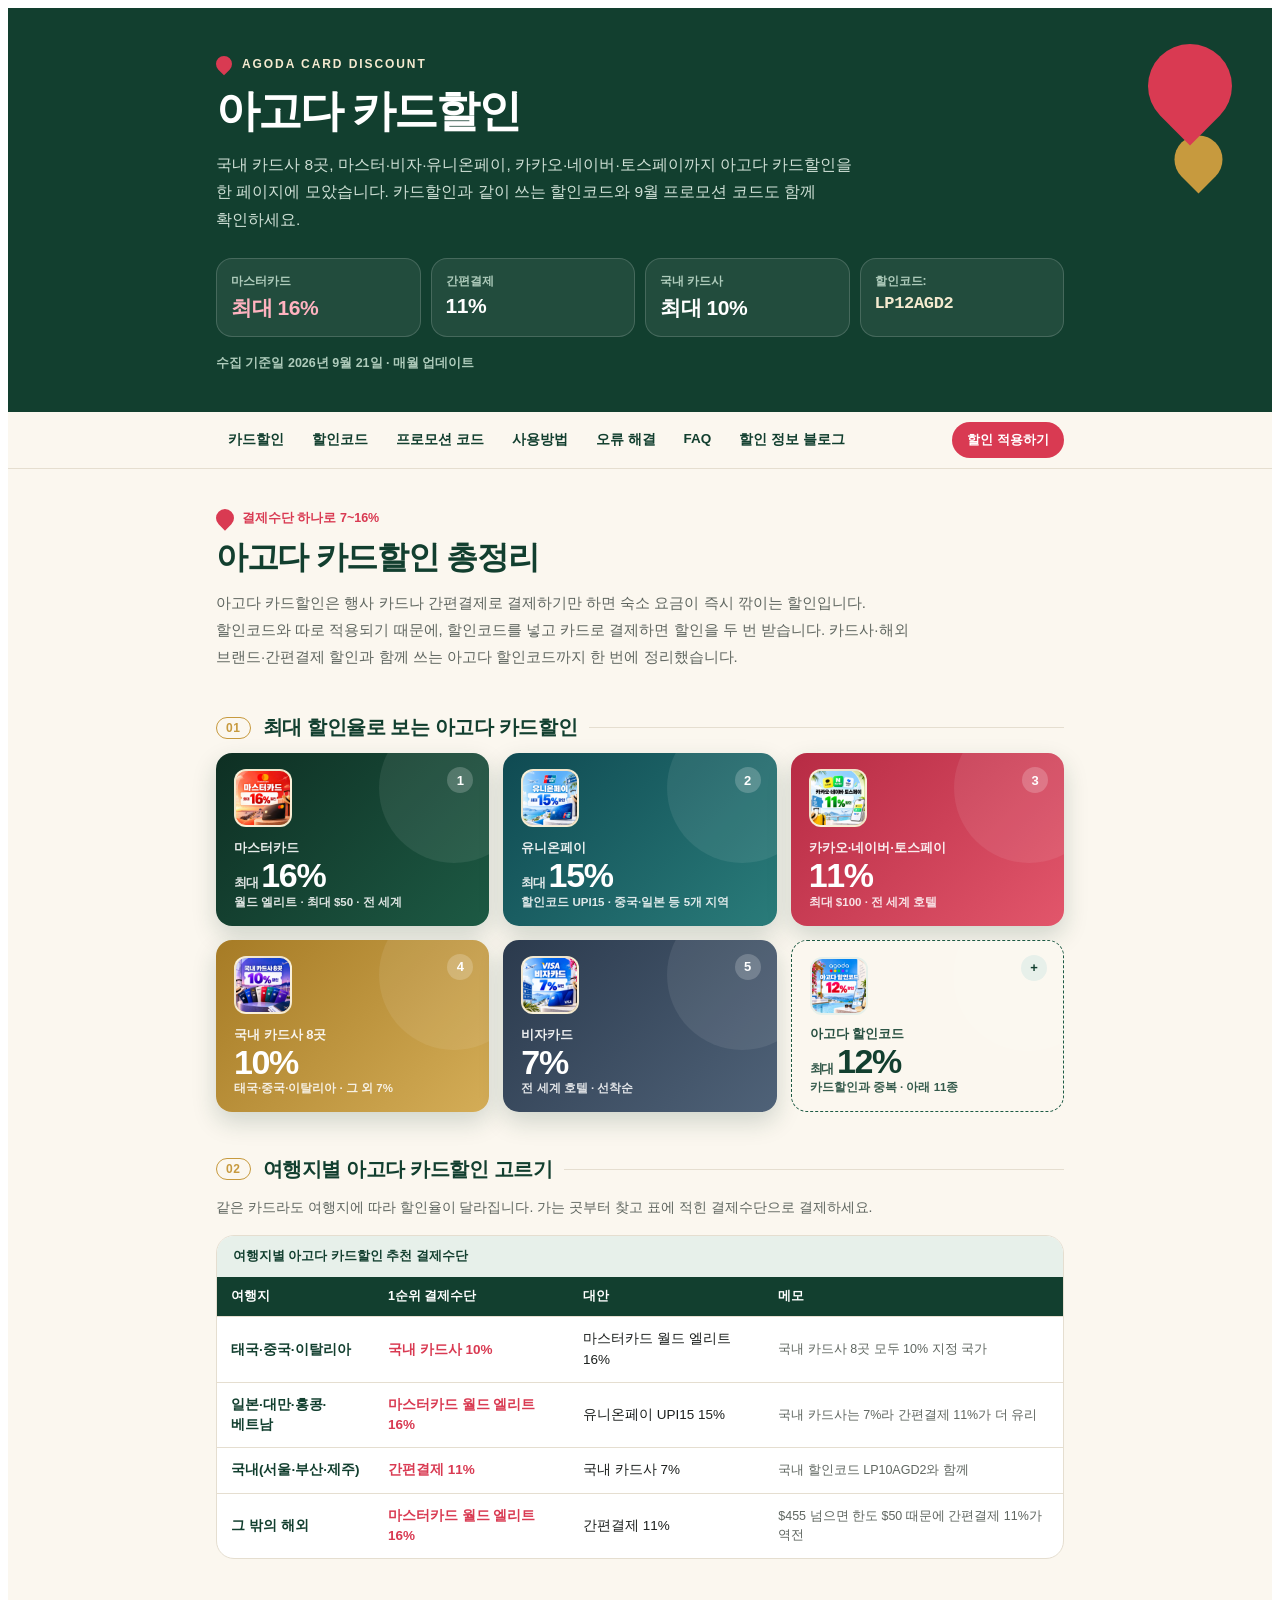
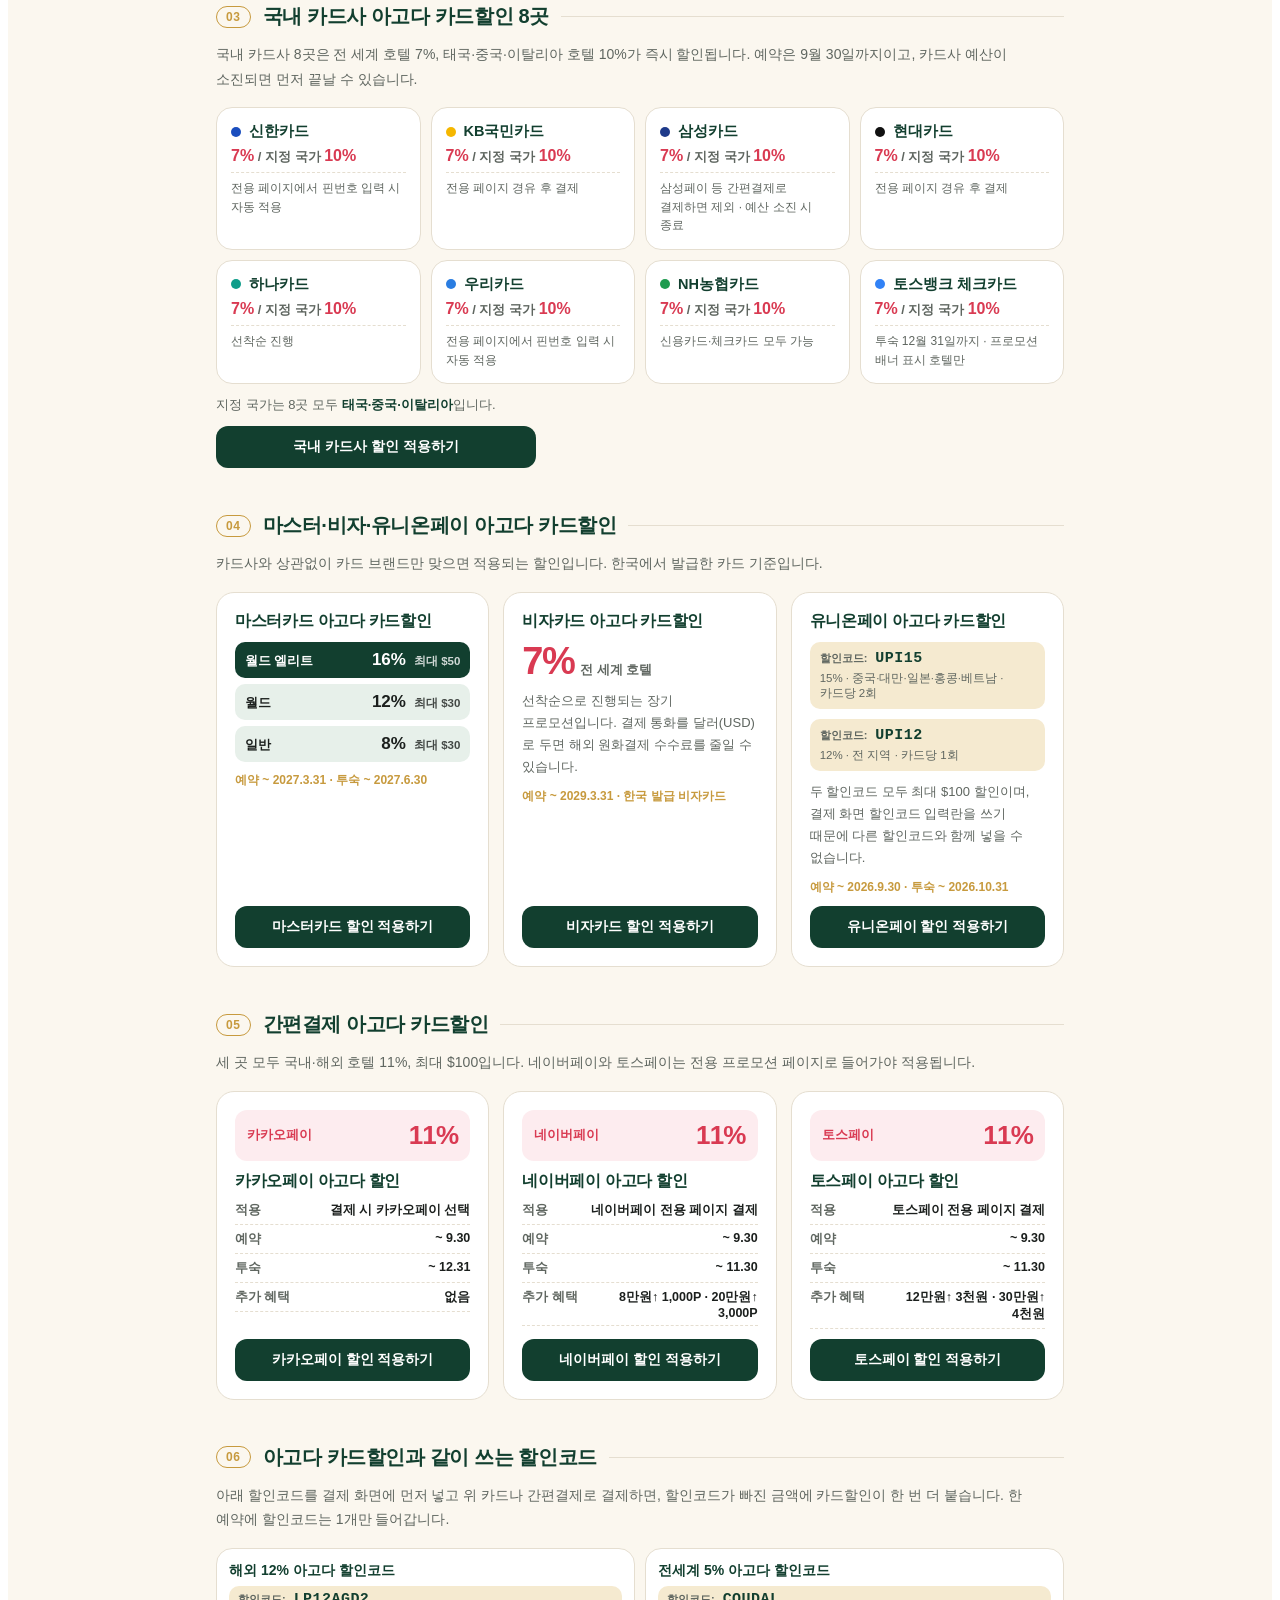
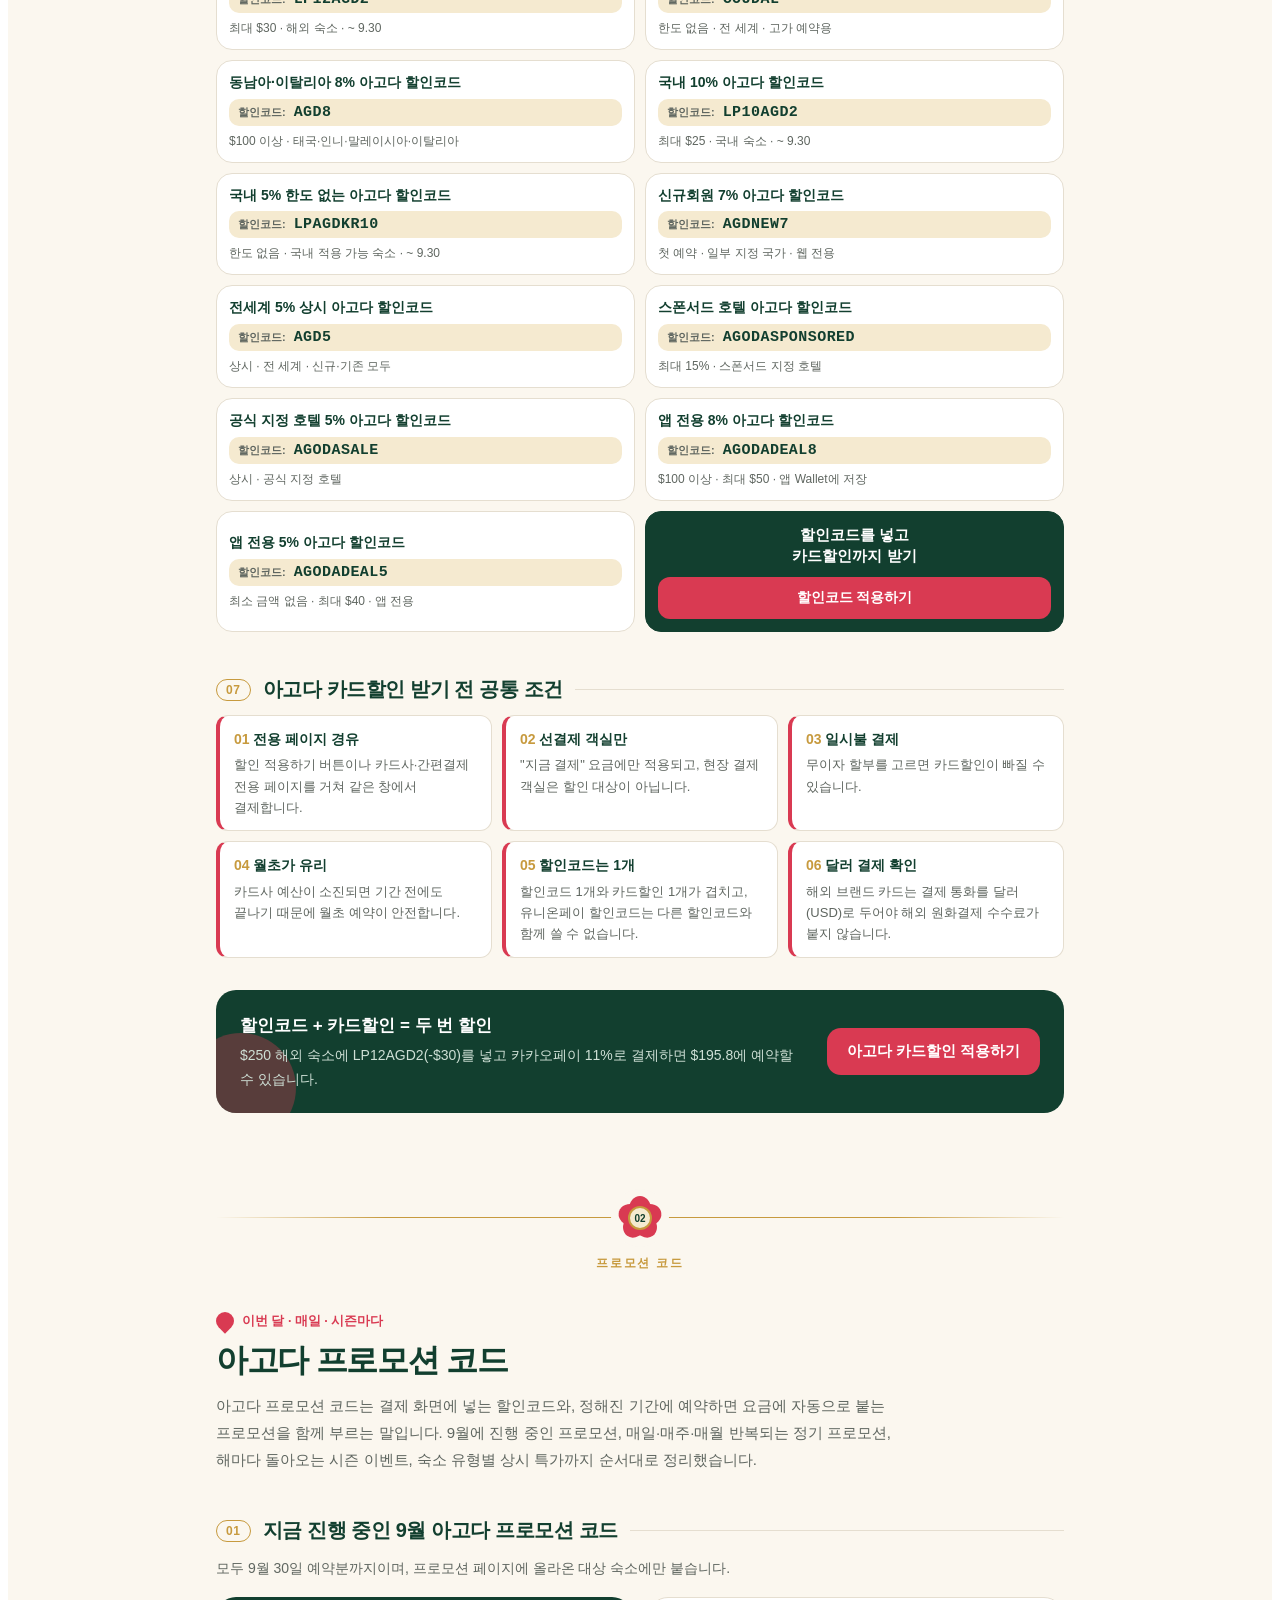
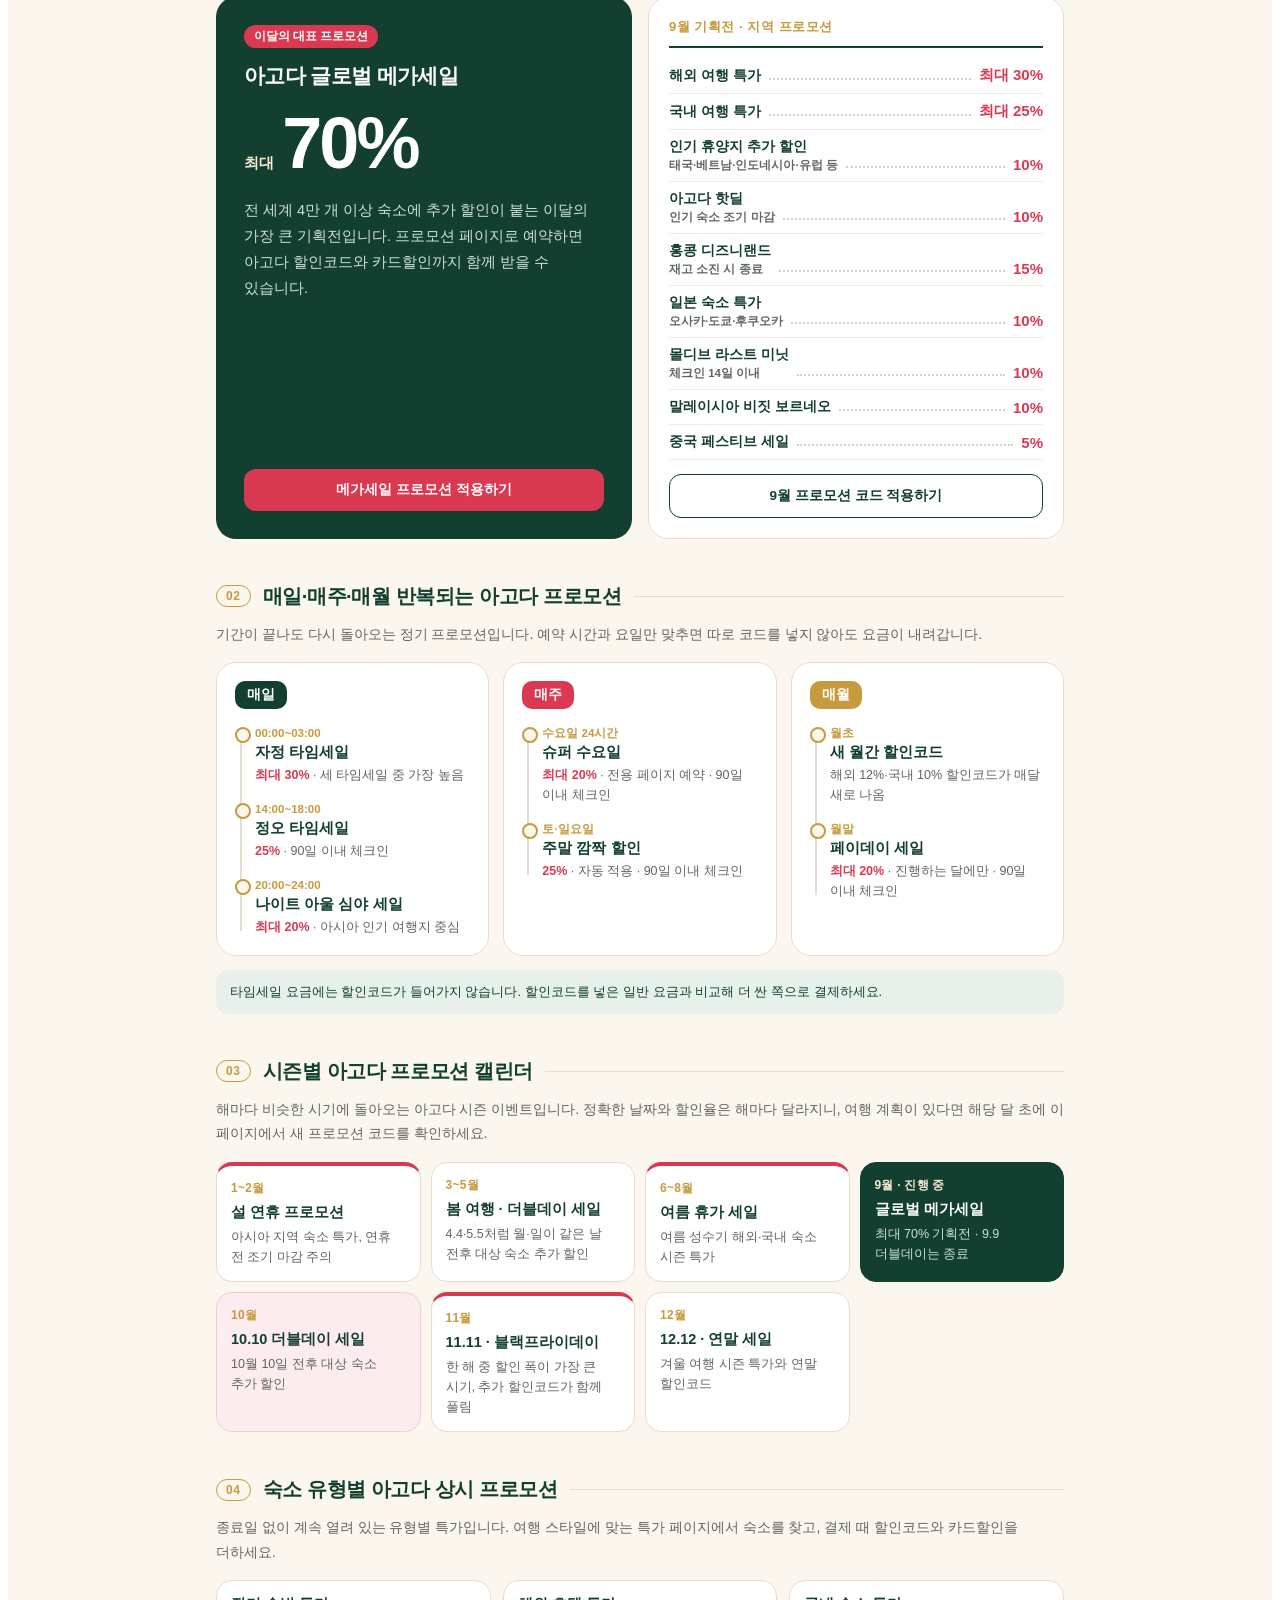
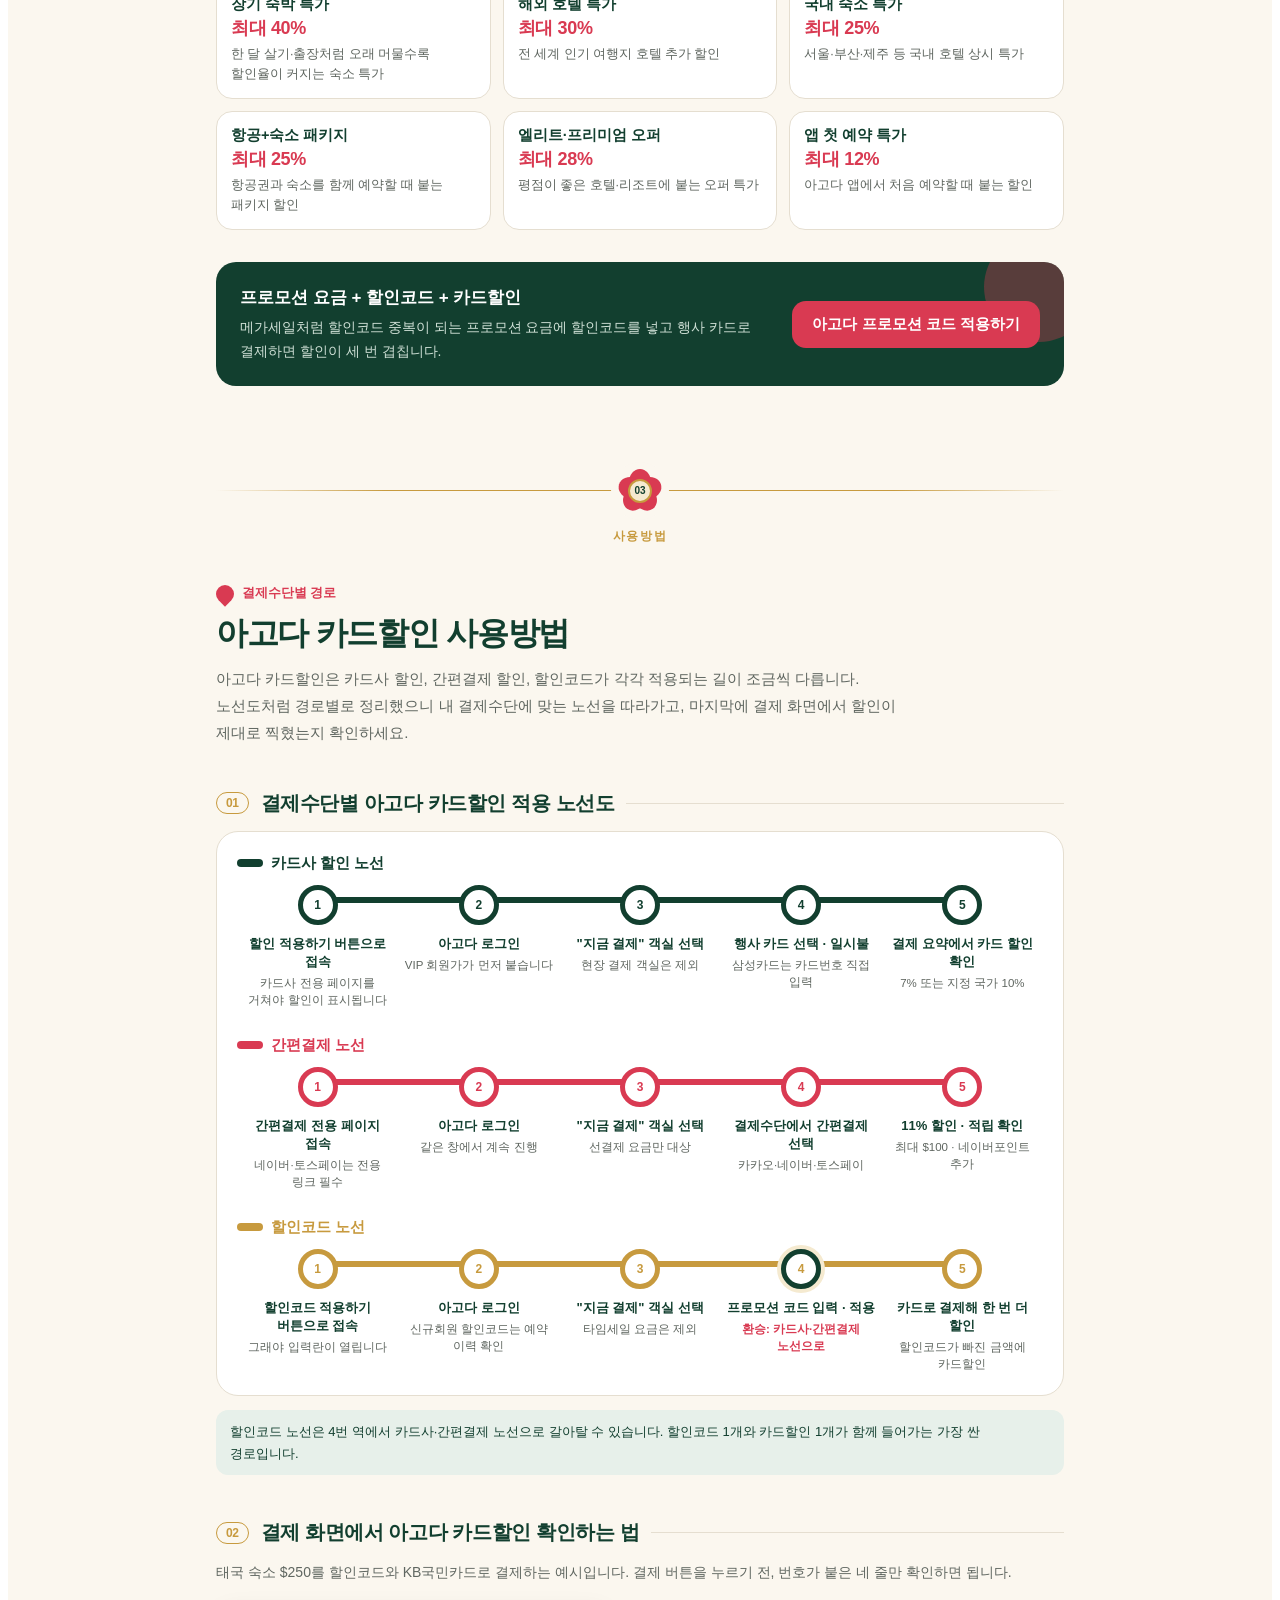
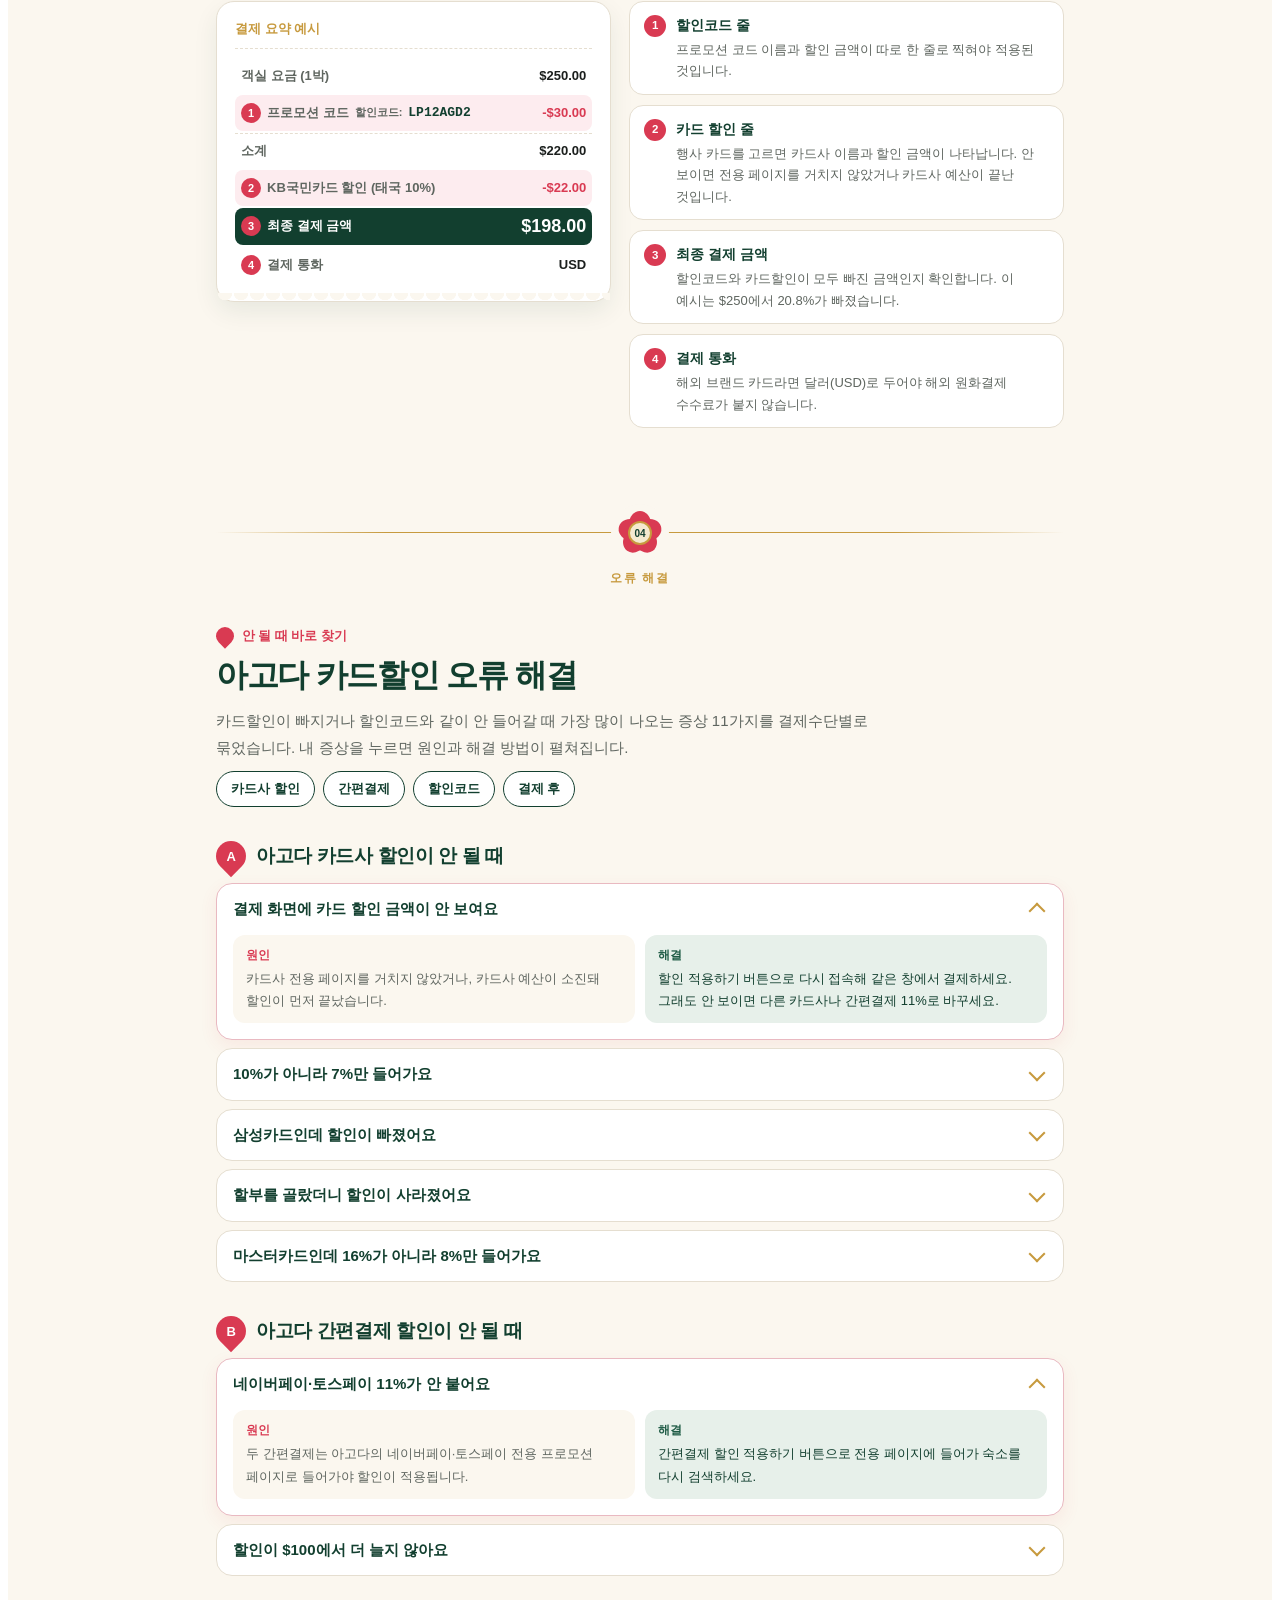
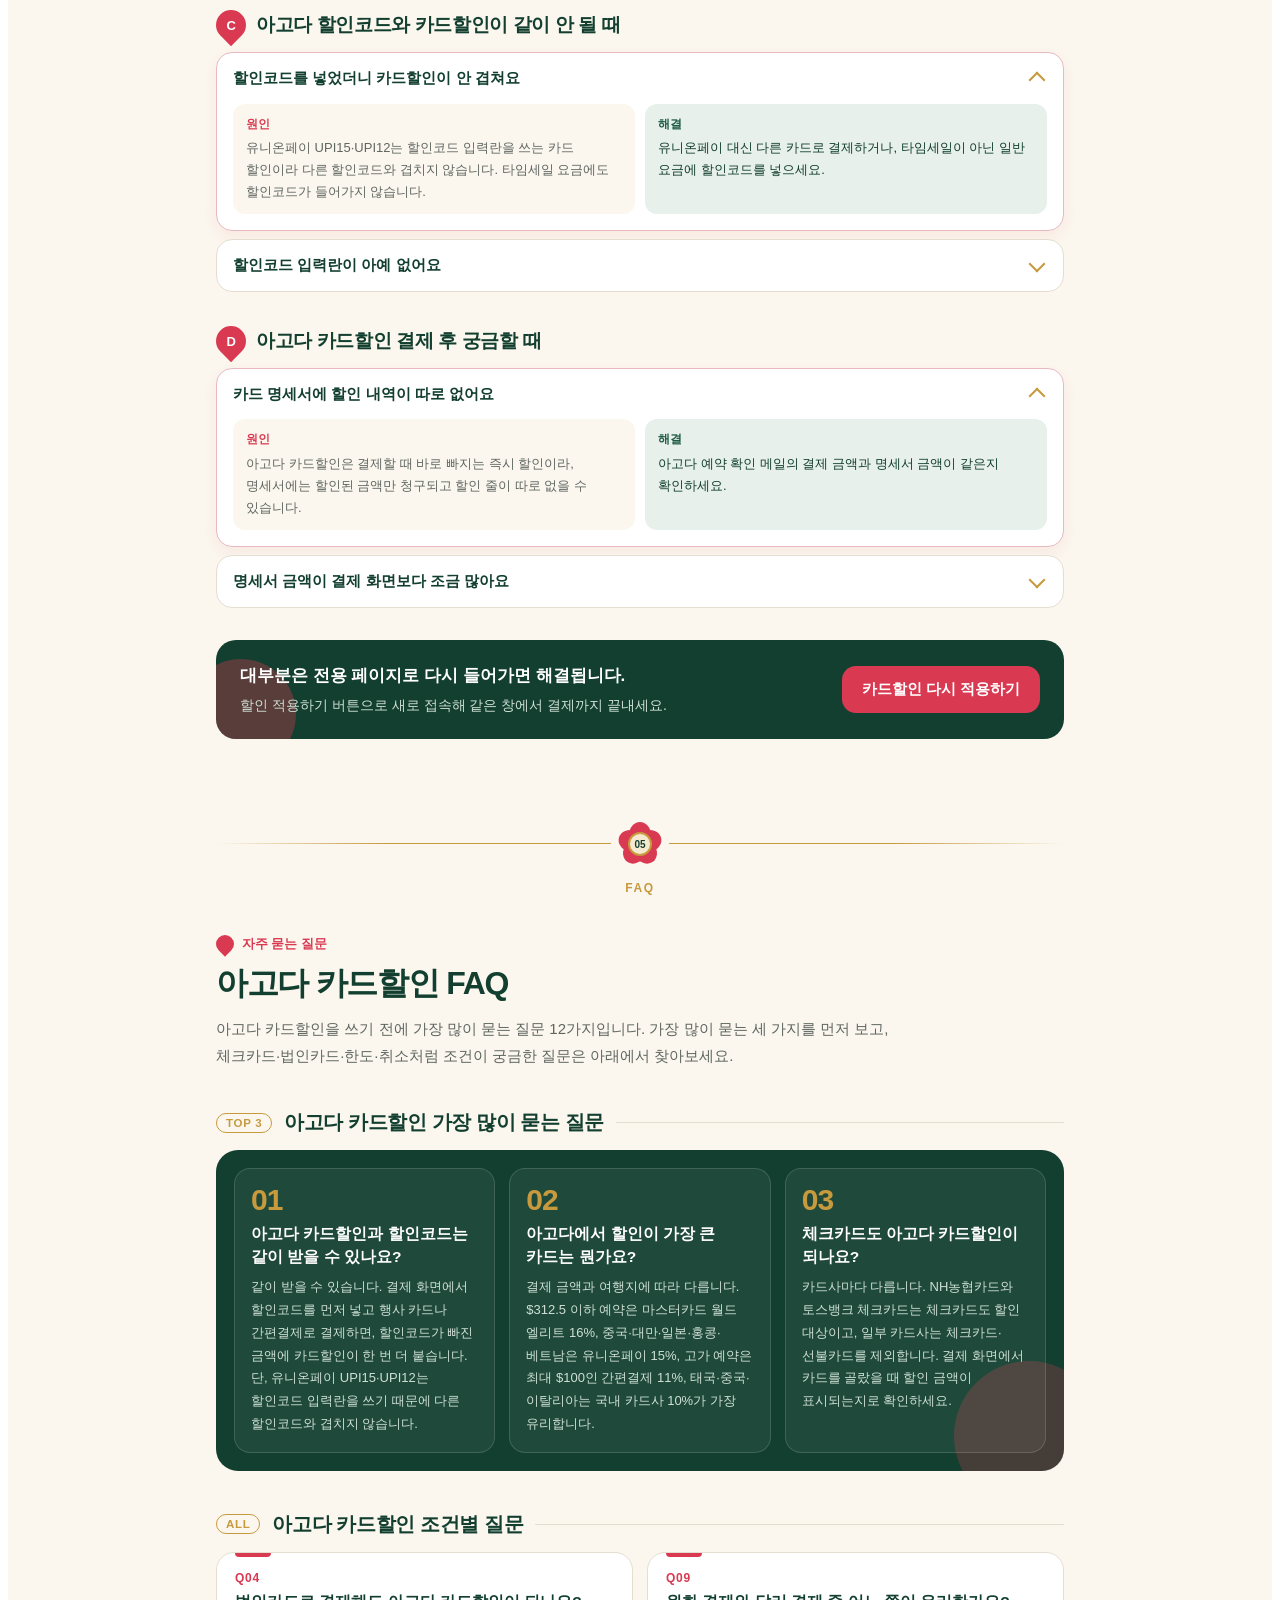
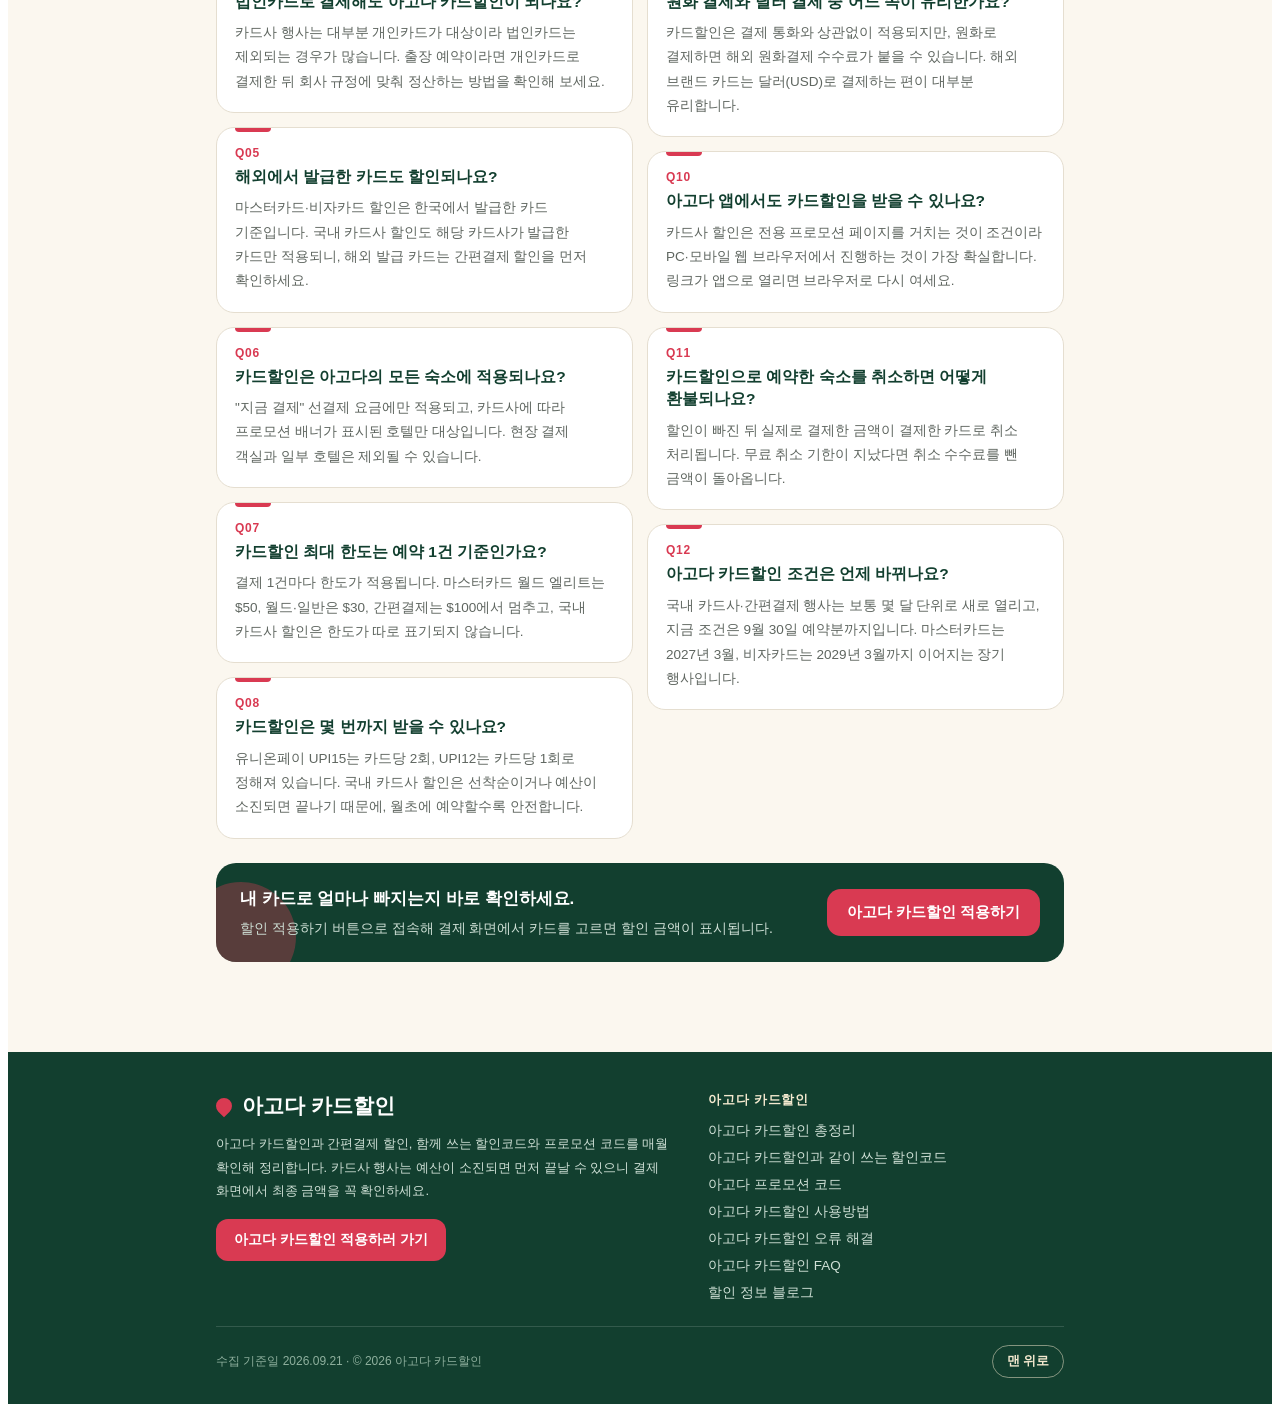
==== commit 43cc931a: "상단 메뉴와 푸터에 블로그 링크 추가" ====
--- a/index.html
+++ b/index.html
@@ -164,7 +164,7 @@
   <!-- ===== 네비게이션 ===== -->
   <nav class="dbw-nav" aria-label="아고다 카드할인 목차">
     <div class="dbw-nav-in">
-      <ul class="dbw-nav-list"><li><a href="#card-discount">카드할인</a></li><li><a href="#discount-codes">할인코드</a></li><li><a href="#promotion">프로모션 코드</a></li><li><a href="#how-to-use">사용방법</a></li><li><a href="#troubleshoot">오류 해결</a></li><li><a href="#faq">FAQ</a></li></ul>
+      <ul class="dbw-nav-list"><li><a href="#card-discount">카드할인</a></li><li><a href="#discount-codes">할인코드</a></li><li><a href="#promotion">프로모션 코드</a></li><li><a href="#how-to-use">사용방법</a></li><li><a href="#troubleshoot">오류 해결</a></li><li><a href="#faq">FAQ</a></li><li><a href="/blog/">할인 정보 블로그</a></li></ul>
       <a class="dbw-nav-cta" href="https://app.ac/7qp46L283" target="_blank" rel="nofollow sponsored noopener">할인 적용하기</a>
     </div>
   </nav>
@@ -779,7 +779,7 @@
         </div>
         <div class="dbw-f-col">
           <p class="dbw-f-title">아고다 카드할인</p>
-          <ul><li><a href="#card-discount">아고다 카드할인 총정리</a></li><li><a href="#discount-codes">아고다 카드할인과 같이 쓰는 할인코드</a></li><li><a href="#promotion">아고다 프로모션 코드</a></li><li><a href="#how-to-use">아고다 카드할인 사용방법</a></li><li><a href="#troubleshoot">아고다 카드할인 오류 해결</a></li><li><a href="#faq">아고다 카드할인 FAQ</a></li></ul>
+          <ul><li><a href="#card-discount">아고다 카드할인 총정리</a></li><li><a href="#discount-codes">아고다 카드할인과 같이 쓰는 할인코드</a></li><li><a href="#promotion">아고다 프로모션 코드</a></li><li><a href="#how-to-use">아고다 카드할인 사용방법</a></li><li><a href="#troubleshoot">아고다 카드할인 오류 해결</a></li><li><a href="#faq">아고다 카드할인 FAQ</a></li><li><a href="/blog/">할인 정보 블로그</a></li></ul>
         </div>
       </div>
       <div class="dbw-f-bottom">
@@ -787,7 +787,6 @@
         <a class="dbw-top" href="#dbw-top">맨 위로</a>
       </div>
     </div>
-    <p style="text-align:center;padding:12px 0"><a href="/blog/">블로그</a></p>
 </footer>
 
 </div>
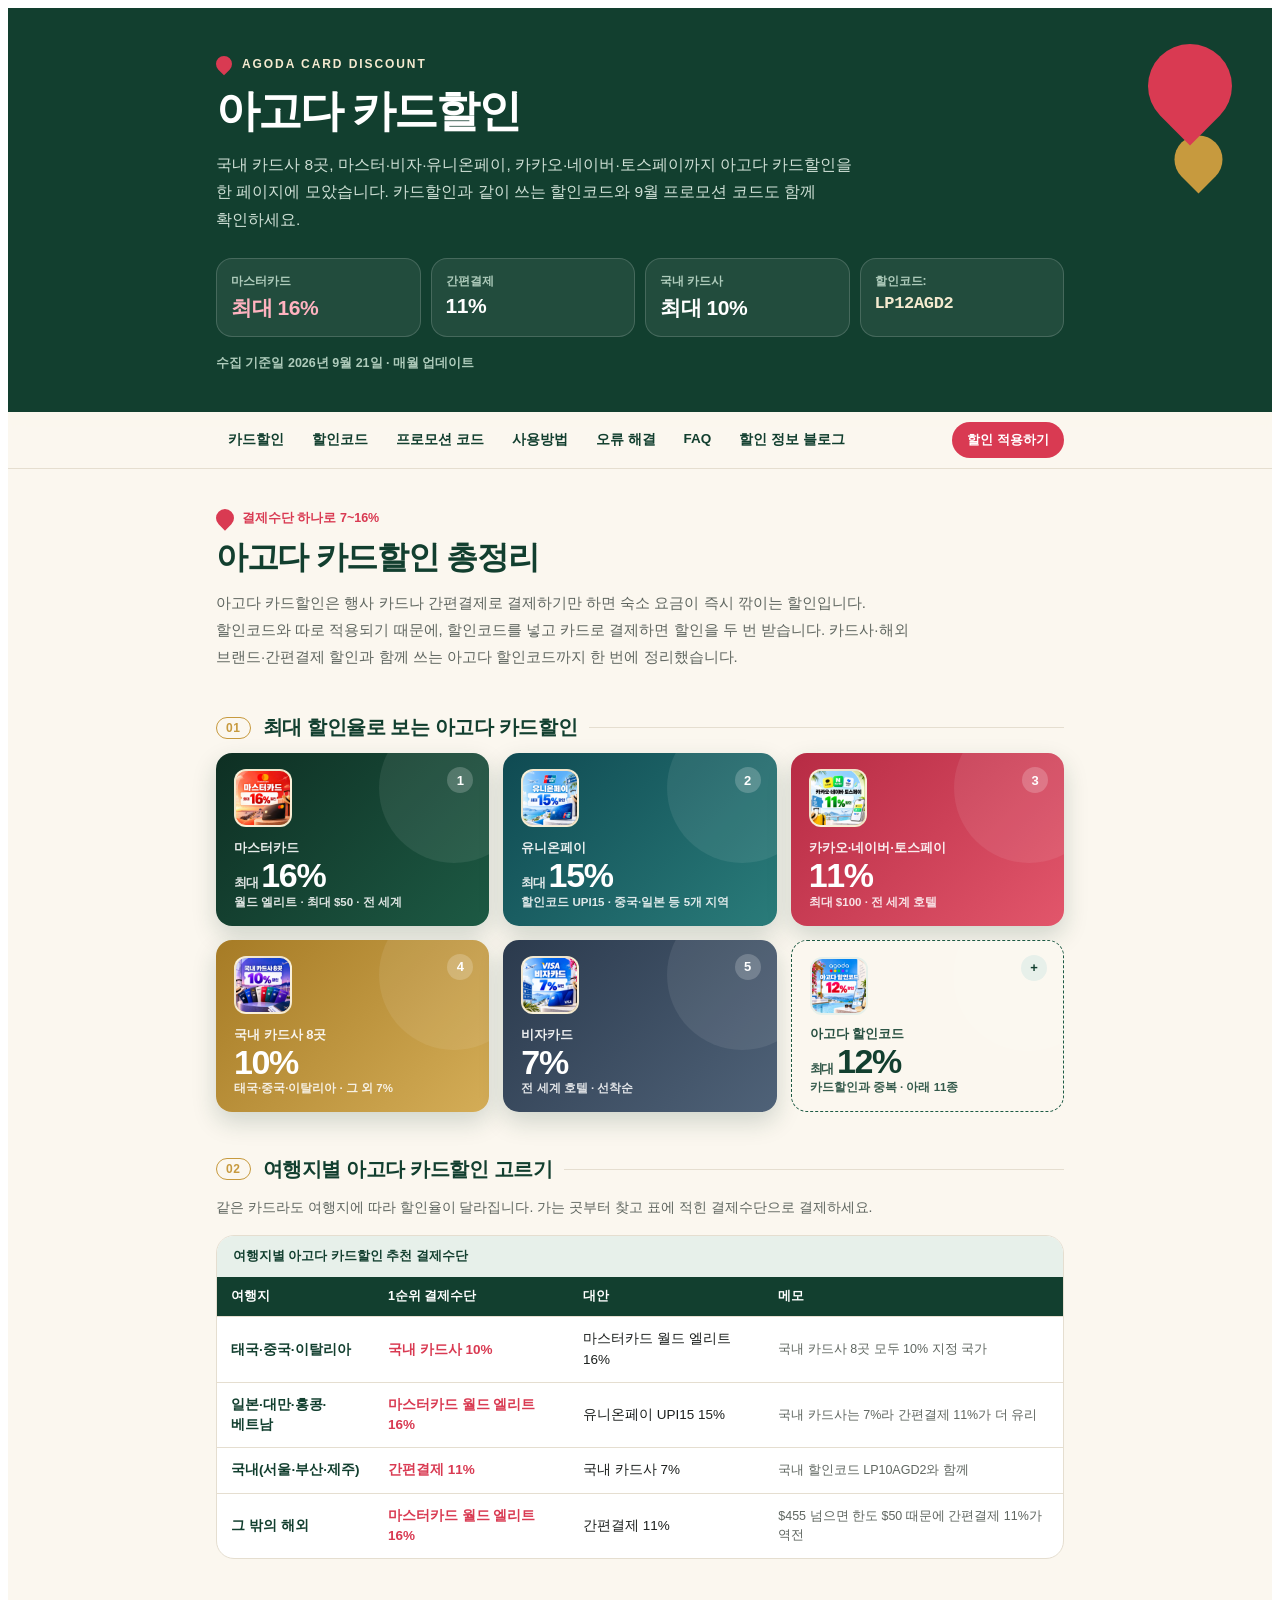
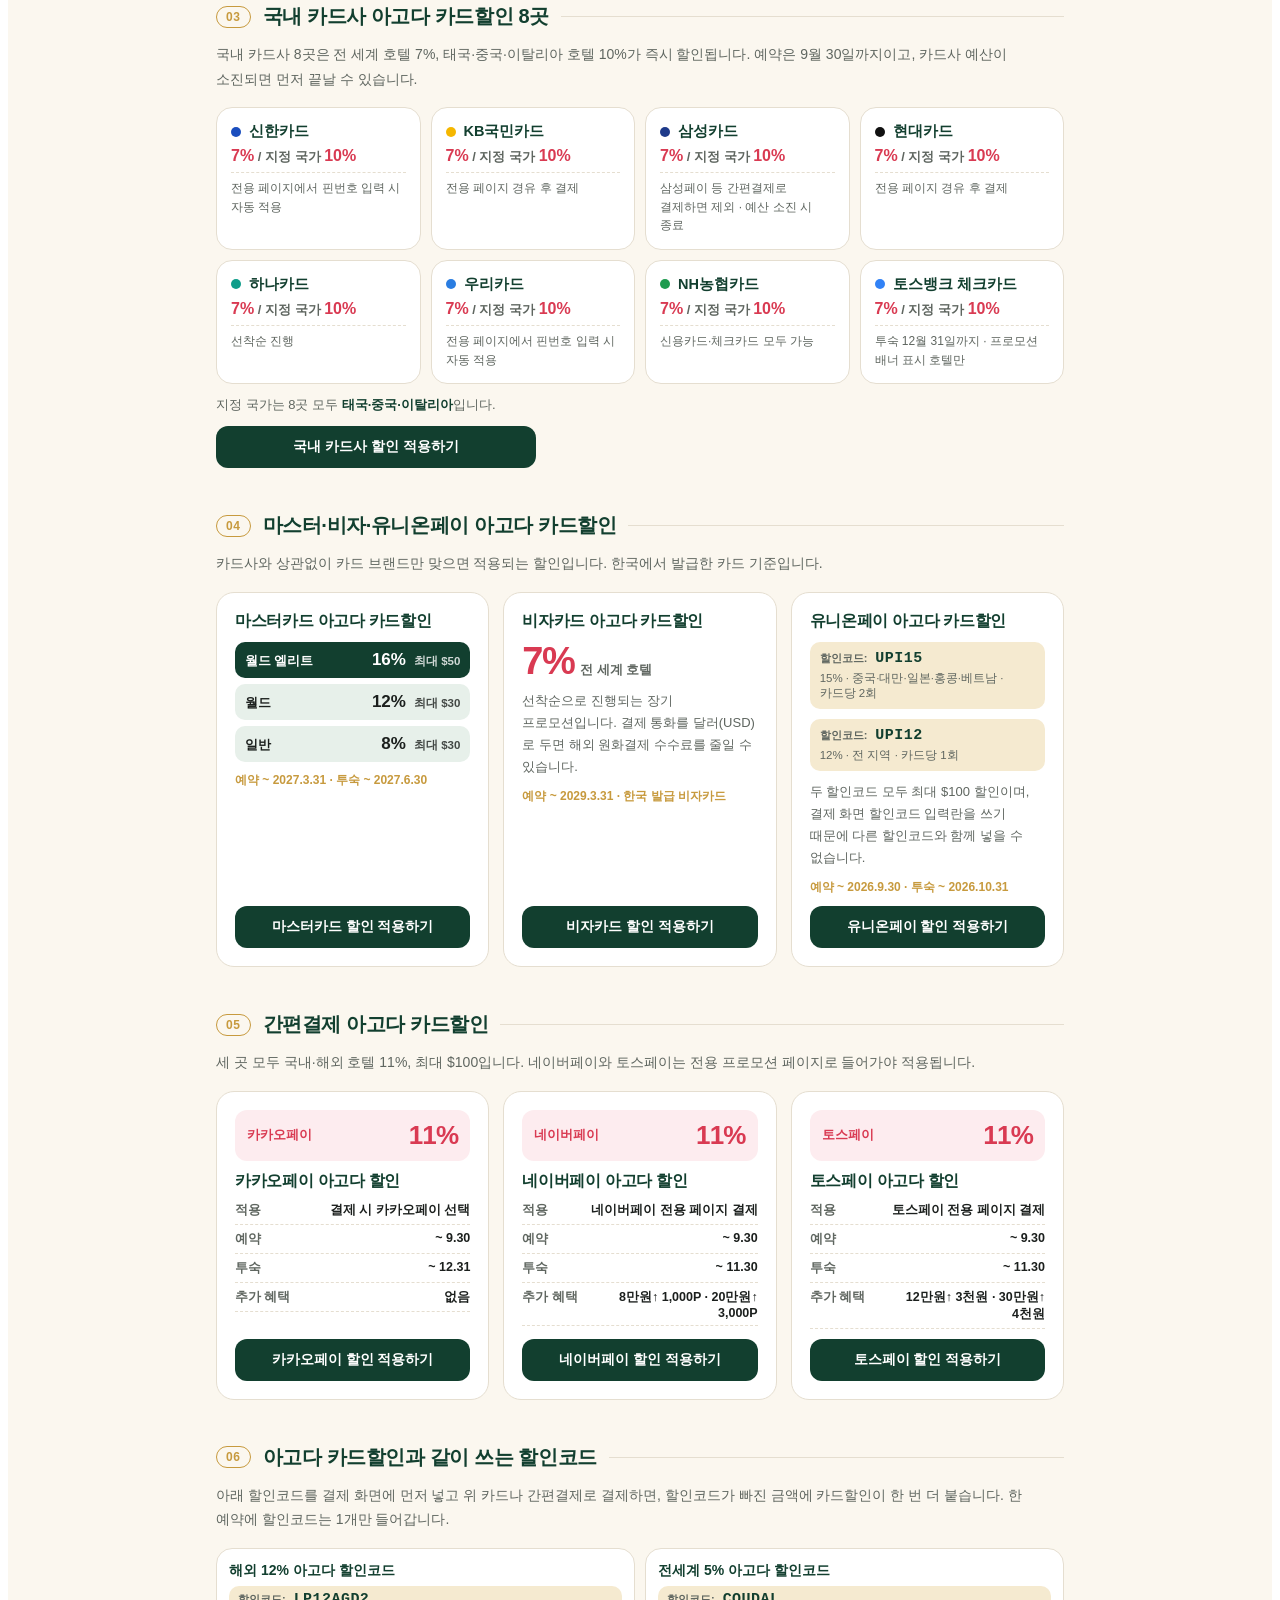
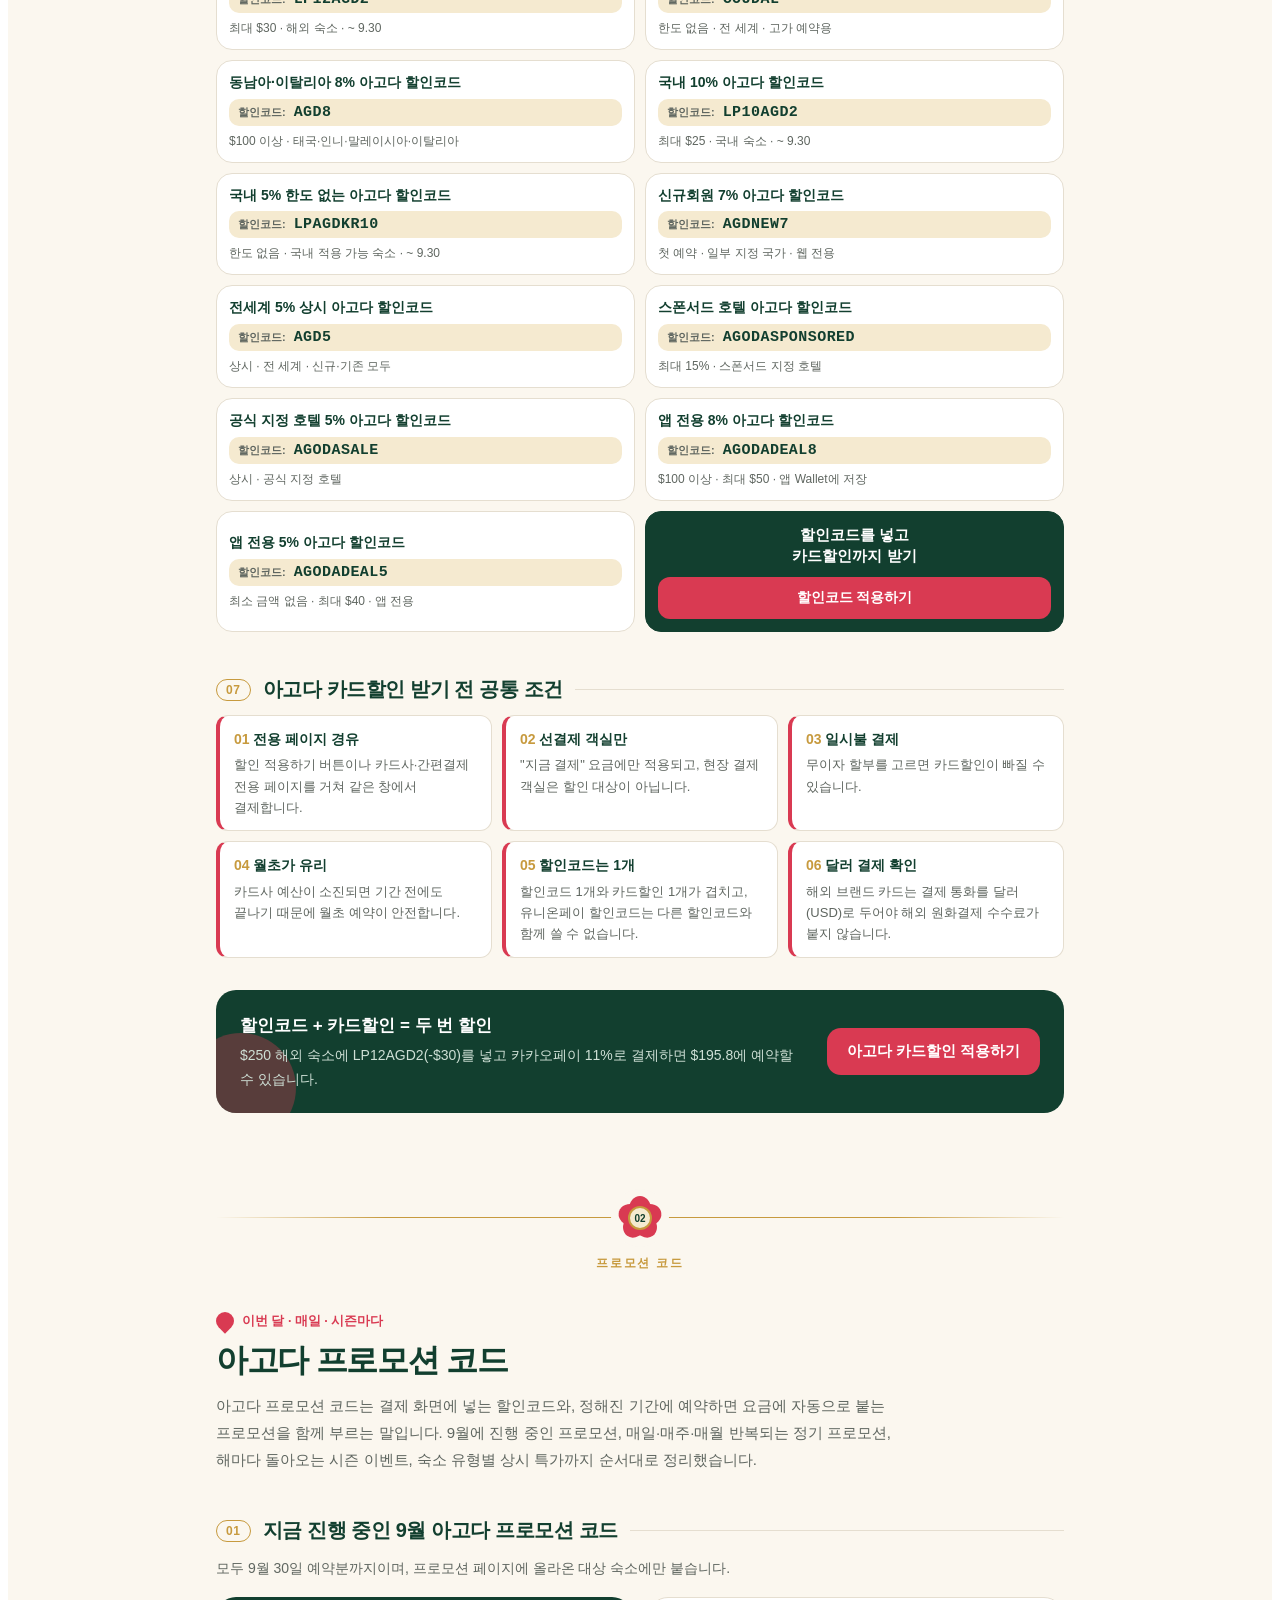
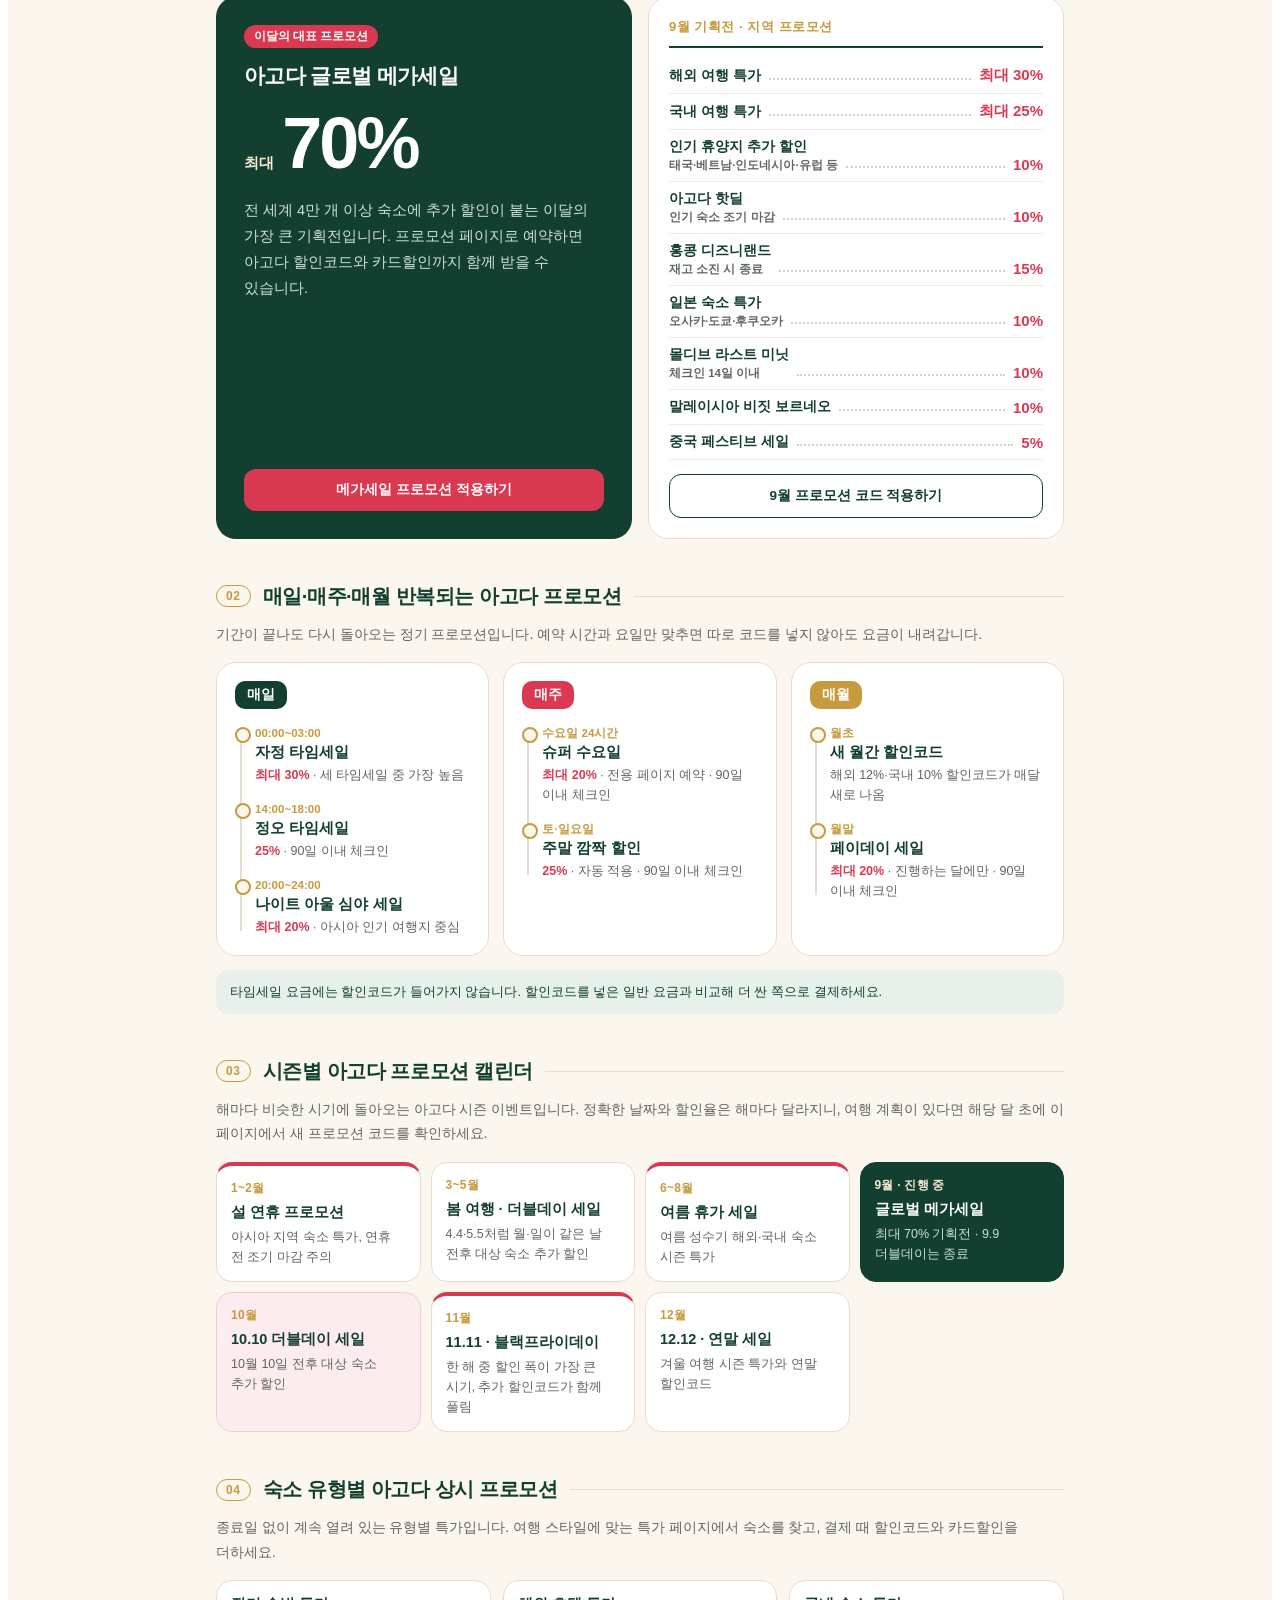
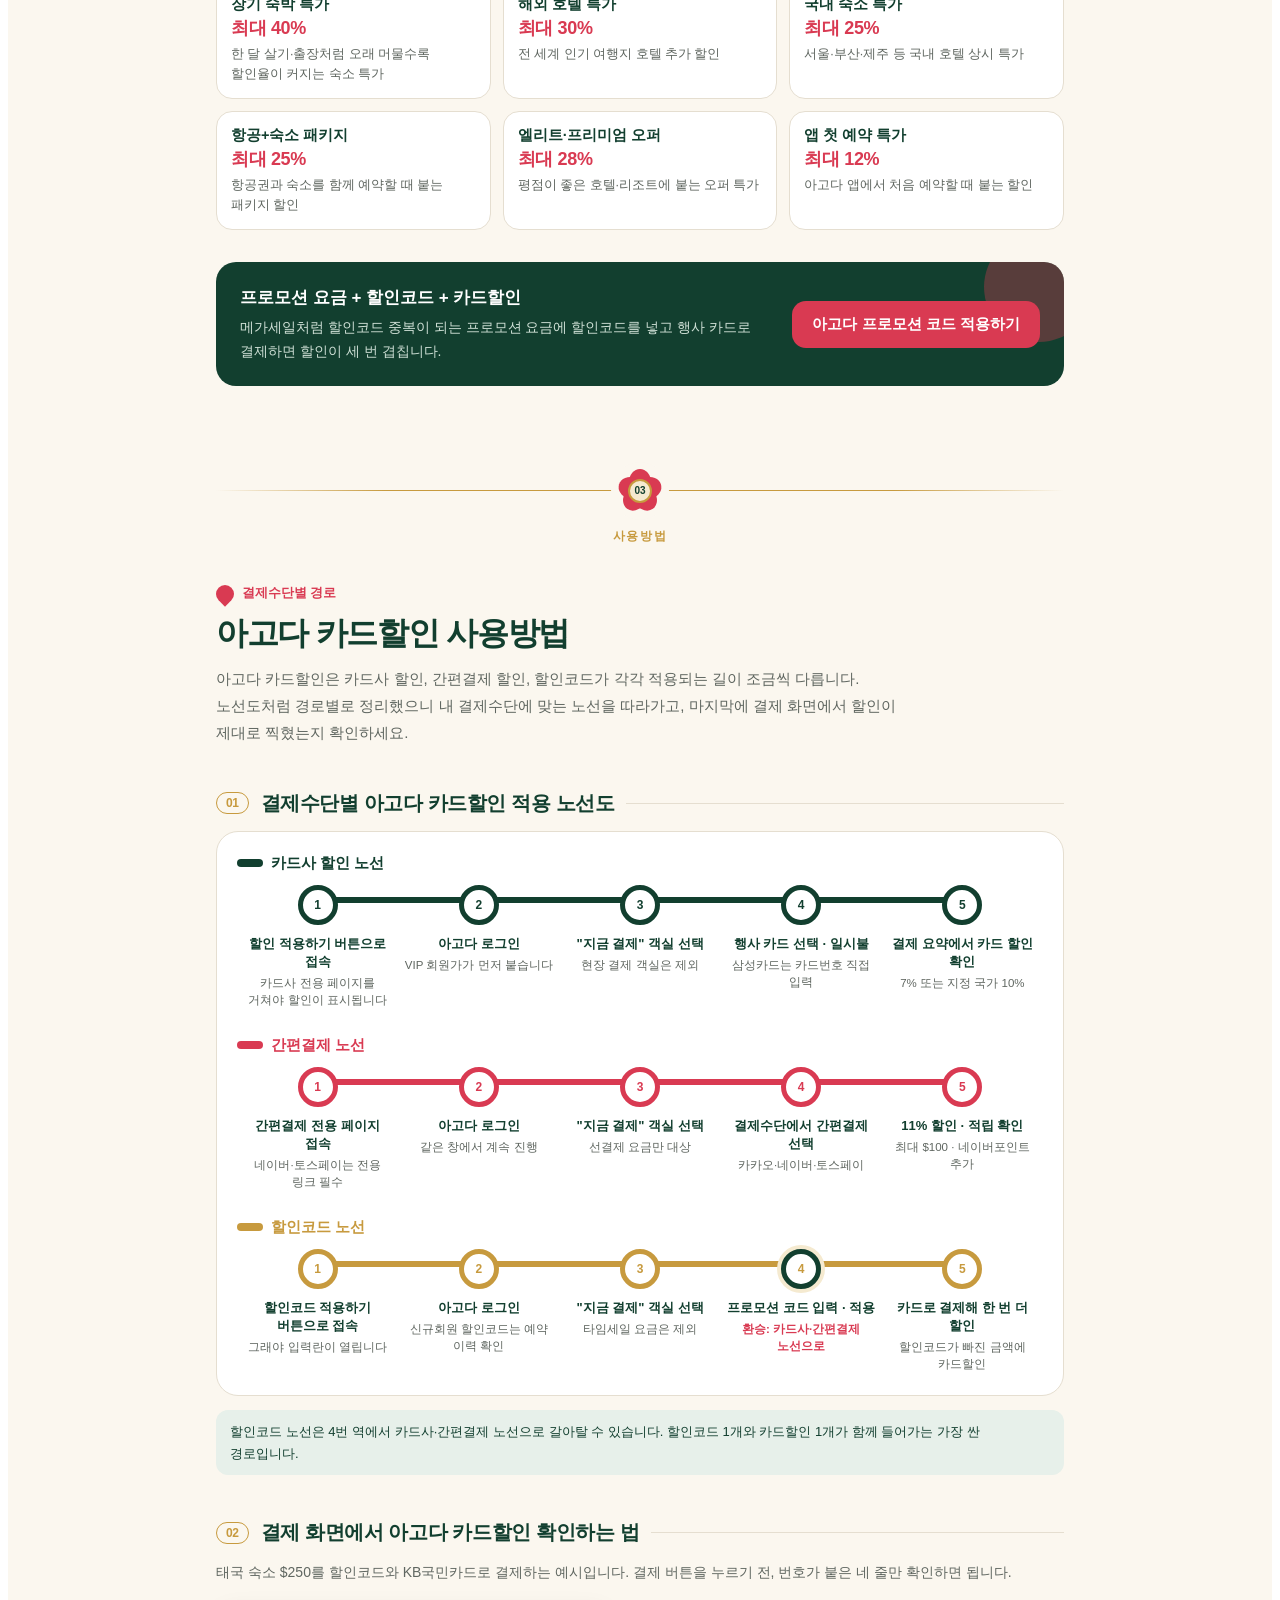
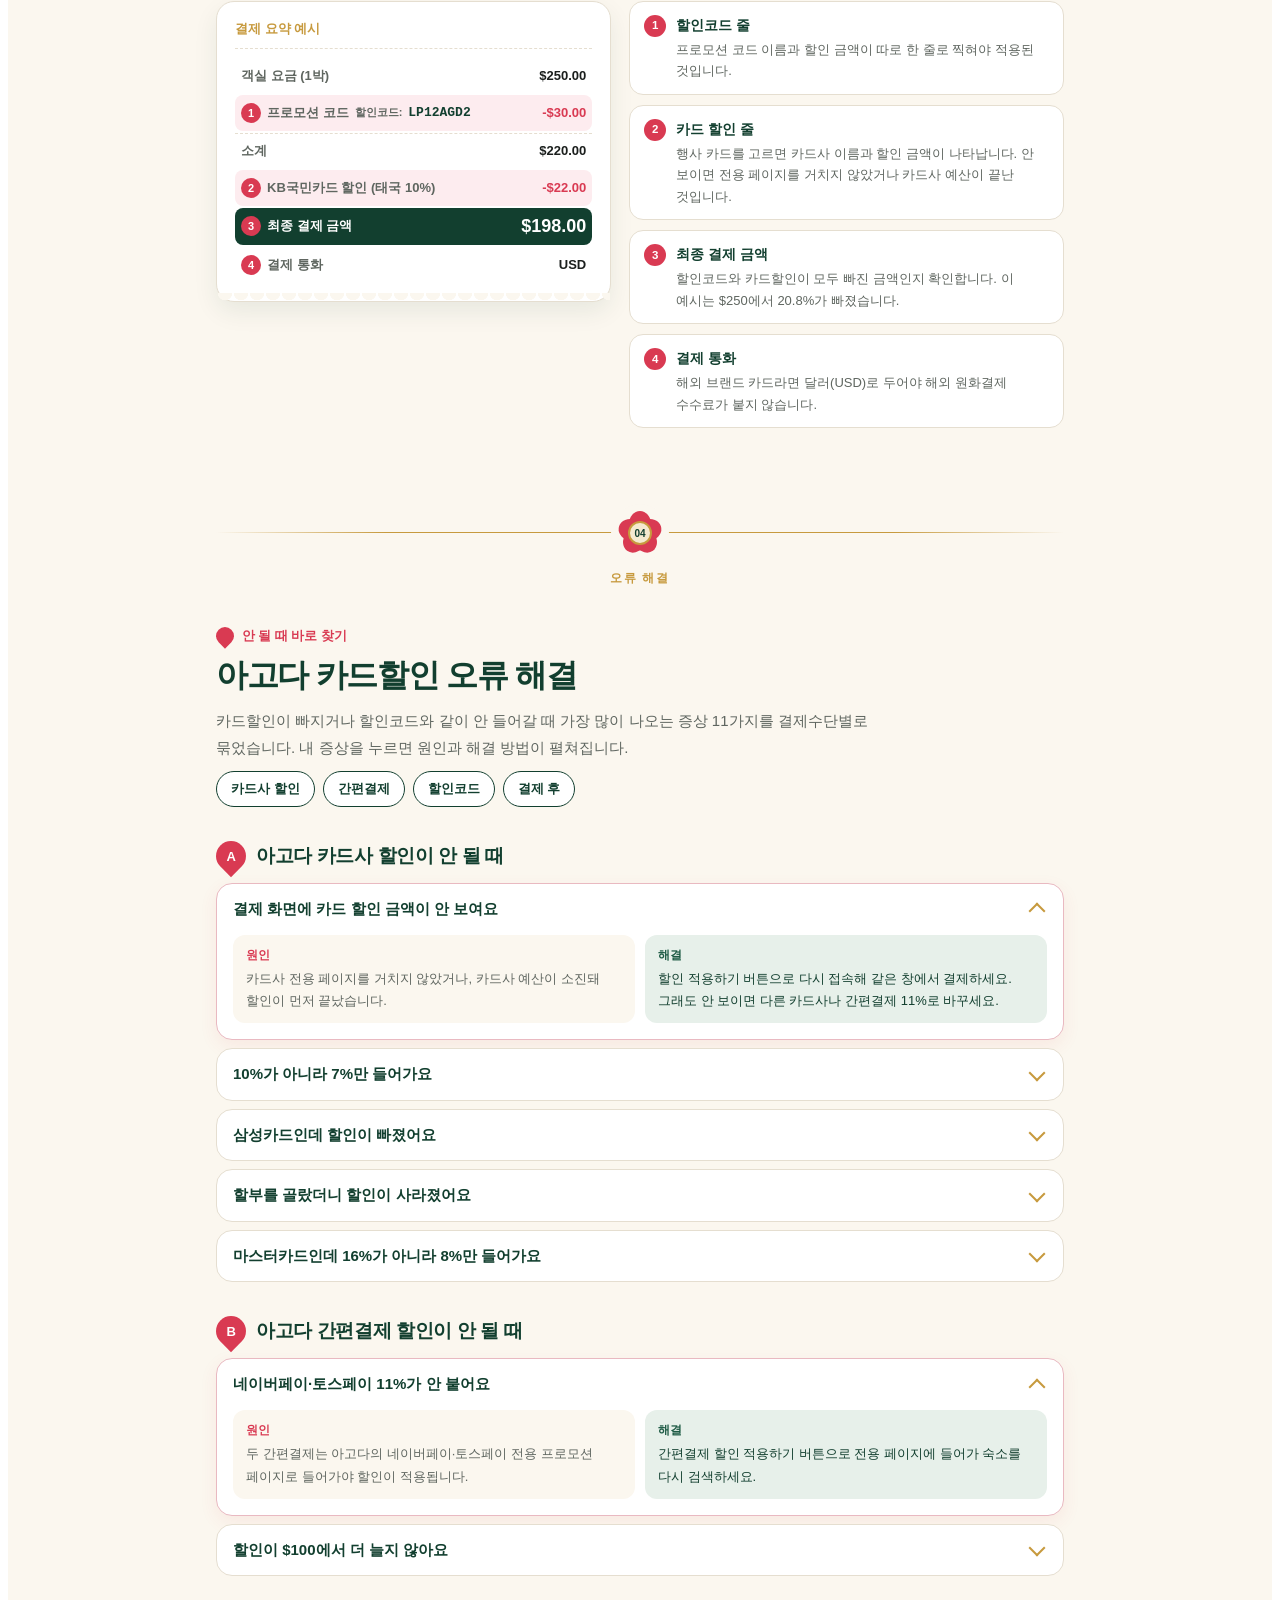
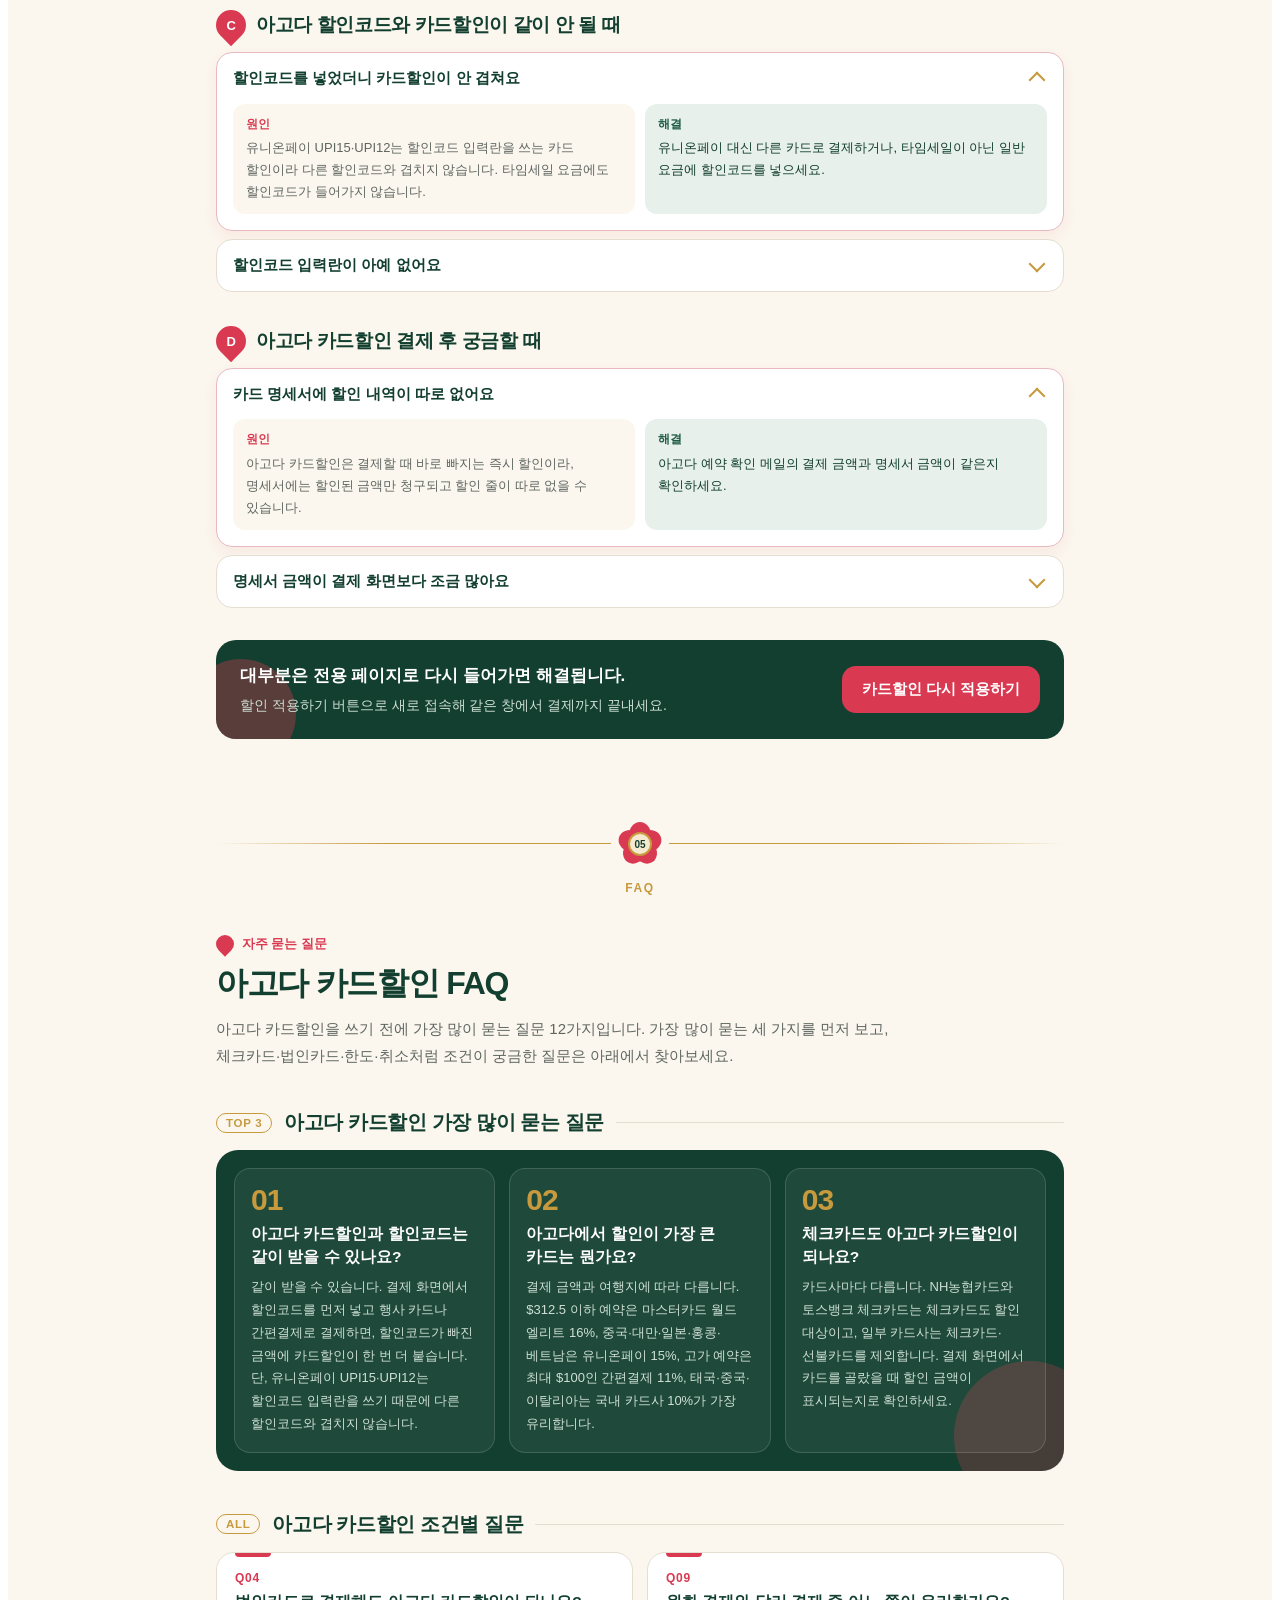
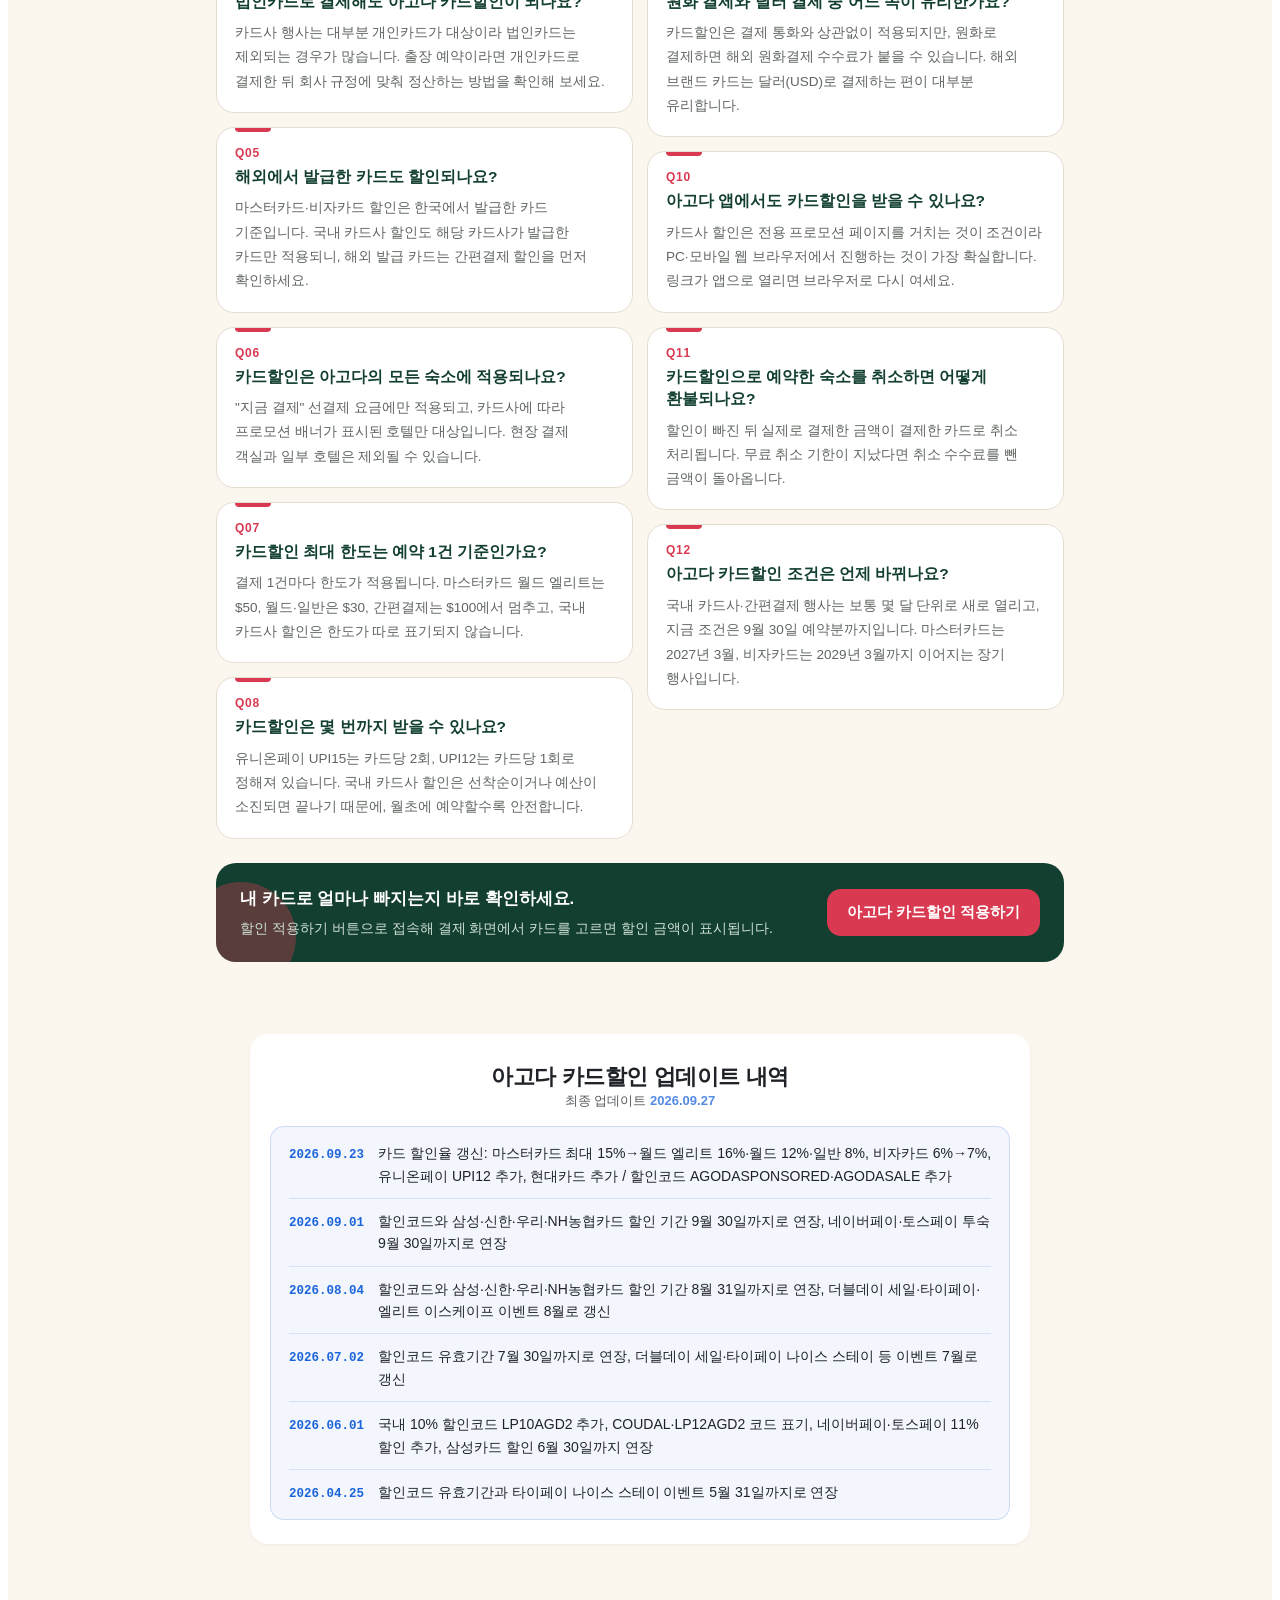
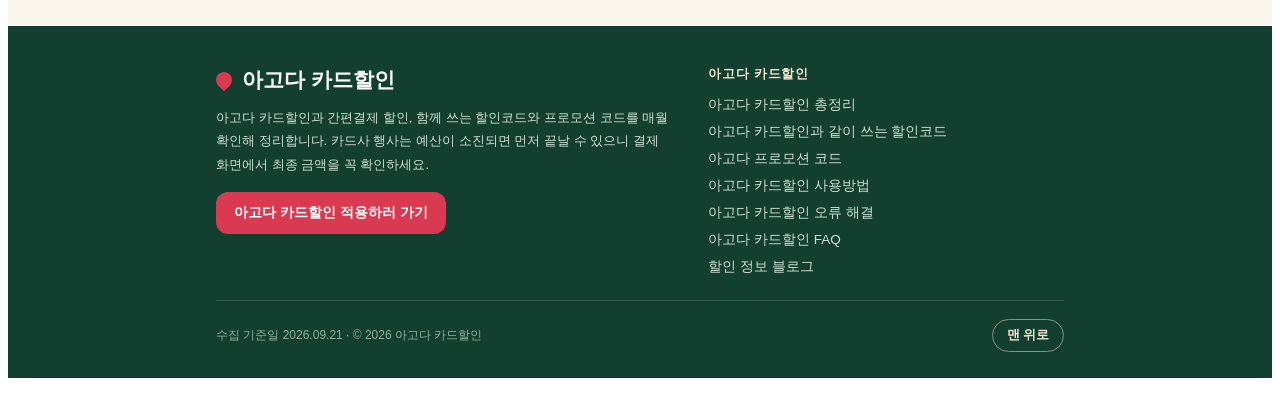
==== commit 6b5a034b: "업데이트 내역 섹션 · 구조화 데이터 날짜 · 사이트맵 날짜 Co-Authored-By: Claude Opus 5.5 (1M context) <noreply@anthropic.co" ====
--- a/index.html
+++ b/index.html
@@ -28,11 +28,20 @@
   "@context": "https://schema.org",
   "@graph": [
     {
+      "@type": "Organization",
+      "@id": "https://agd.dongbaektour.co.kr/#organization",
+      "name": "아고다 카드할인",
+      "url": "https://agd.dongbaektour.co.kr/"
+    },
+    {
       "@type": "WebSite",
       "@id": "https://agd.dongbaektour.co.kr/#website",
       "url": "https://agd.dongbaektour.co.kr/",
       "name": "아고다 카드할인",
-      "inLanguage": "ko-KR"
+      "inLanguage": "ko-KR",
+      "publisher": {
+        "@id": "https://agd.dongbaektour.co.kr/#organization"
+      }
     },
     {
       "@type": "WebPage",
@@ -44,13 +53,16 @@
       "isPartOf": {
         "@id": "https://agd.dongbaektour.co.kr/#website"
       },
-      "datePublished": "2026-09-21",
-      "dateModified": "2026-09-21",
+      "datePublished": "2026-04-07T17:17:49+09:00",
+      "dateModified": "2026-09-27T17:46:00+09:00",
       "breadcrumb": {
         "@id": "https://agd.dongbaektour.co.kr/#breadcrumb"
       },
       "mainEntity": {
         "@id": "https://agd.dongbaektour.co.kr/#codelist"
+      },
+      "publisher": {
+        "@id": "https://agd.dongbaektour.co.kr/#organization"
       }
     },
     {
@@ -766,7 +778,39 @@
   </div>
 
 </section>
-  </main>
+  
+<!-- ===== 아고다 카드할인 업데이트 내역 ===== -->
+<section class="upd-log" id="update-log" aria-labelledby="upd-log-title" style="--upd-c:#1B64DA;--upd-rgb:27,100,218">
+  <div class="upd-log-head">
+    <h2 class="upd-log-title" id="upd-log-title">아고다 카드할인 업데이트 내역</h2>
+    <p class="upd-log-last">최종 업데이트 <time datetime="2026-09-27">2026.09.27</time></p>
+  </div>
+  <ol class="upd-log-list">
+    <li><time datetime="2026-09-23">2026.09.23</time><p>카드 할인율 갱신: 마스터카드 최대 15%→월드 엘리트 16%·월드 12%·일반 8%, 비자카드 6%→7%, 유니온페이 UPI12 추가, 현대카드 추가 / 할인코드 AGODASPONSORED·AGODASALE 추가</p></li>
+    <li><time datetime="2026-09-01">2026.09.01</time><p>할인코드와 삼성·신한·우리·NH농협카드 할인 기간 9월 30일까지로 연장, 네이버페이·토스페이 투숙 9월 30일까지로 연장</p></li>
+    <li><time datetime="2026-08-04">2026.08.04</time><p>할인코드와 삼성·신한·우리·NH농협카드 할인 기간 8월 31일까지로 연장, 더블데이 세일·타이페이·엘리트 이스케이프 이벤트 8월로 갱신</p></li>
+    <li><time datetime="2026-07-02">2026.07.02</time><p>할인코드 유효기간 7월 30일까지로 연장, 더블데이 세일·타이페이 나이스 스테이 등 이벤트 7월로 갱신</p></li>
+    <li><time datetime="2026-06-01">2026.06.01</time><p>국내 10% 할인코드 LP10AGD2 추가, COUDAL·LP12AGD2 코드 표기, 네이버페이·토스페이 11% 할인 추가, 삼성카드 할인 6월 30일까지 연장</p></li>
+    <li><time datetime="2026-04-25">2026.04.25</time><p>할인코드 유효기간과 타이페이 나이스 스테이 이벤트 5월 31일까지로 연장</p></li>
+  </ol>
+</section>
+<style>
+.upd-log{max-width:780px;margin:32px auto;padding:28px 20px 24px;box-sizing:border-box;word-break:keep-all;text-align:left;background:#fff;color:#1f2328;border-radius:18px;box-shadow:0 1px 3px rgba(0,0,0,.06)}
+@media (max-width:820px){.upd-log{margin:24px 16px}}
+.upd-log *{box-sizing:border-box}
+.upd-log :where(h2,p,ol,li){margin:0;padding:0}
+.upd-log-head{text-align:center;margin-bottom:16px}
+.upd-log-title{font-size:22px;font-weight:800;letter-spacing:-.02em;line-height:1.35;color:inherit}
+.upd-log-last{margin-top:8px;font-size:13px;opacity:.75}
+.upd-log-last time{font-weight:800;color:var(--upd-c);opacity:1}
+.upd-log-list{list-style:none;background:rgba(var(--upd-rgb),.05);border:1px solid rgba(var(--upd-rgb),.18);border-radius:14px;padding:4px 18px}
+.upd-log-list li{display:flex;gap:14px;align-items:baseline;padding:11px 0;border-top:1px solid rgba(var(--upd-rgb),.14)}
+.upd-log-list li:first-child{border-top:0}
+.upd-log-list time{flex:0 0 auto;font:800 12.5px/1.6 ui-monospace,Menlo,Consolas,monospace;color:var(--upd-c)}
+.upd-log-list p{font-size:14px;line-height:1.6}
+@media (max-width:640px){.upd-log-title{font-size:19px}.upd-log-list li{flex-direction:column;gap:2px}}
+</style>
+</main>
 
   <!-- ===== 푸터 ===== -->
   <footer class="dbw-footer">
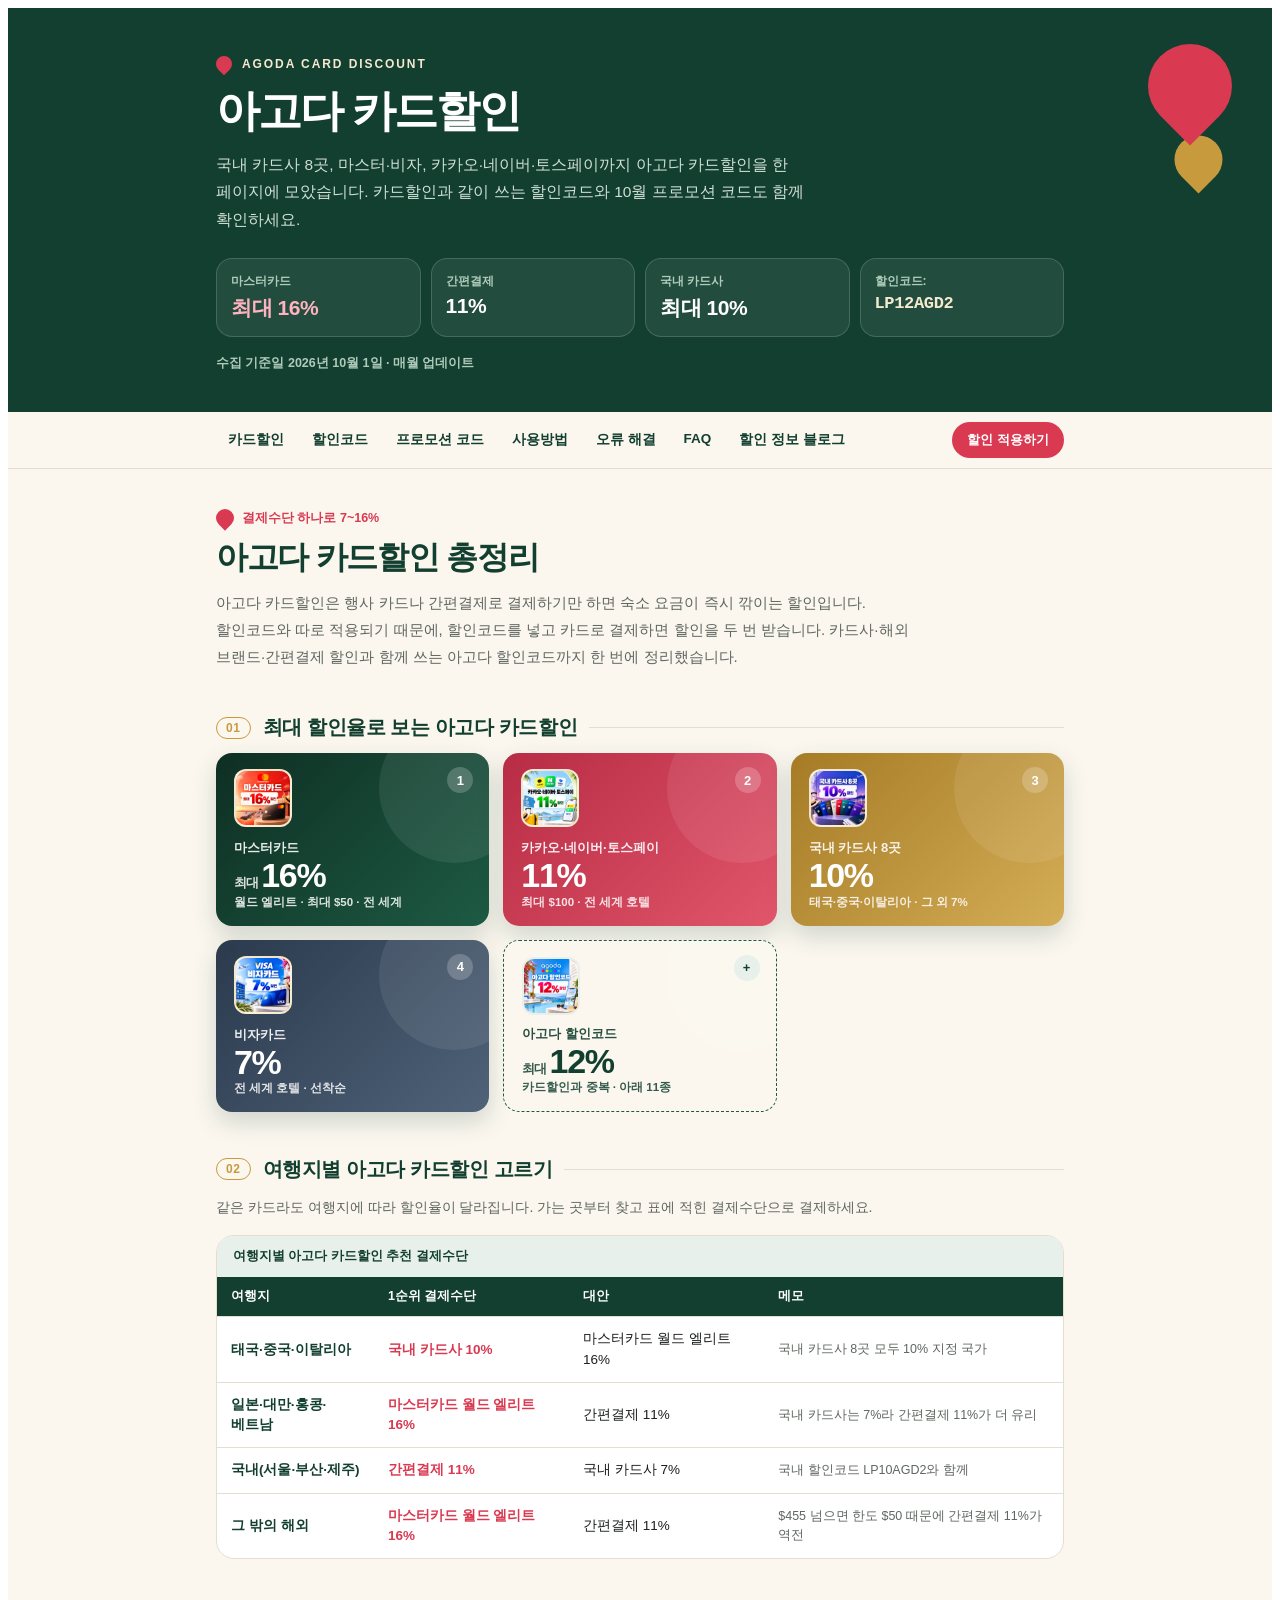
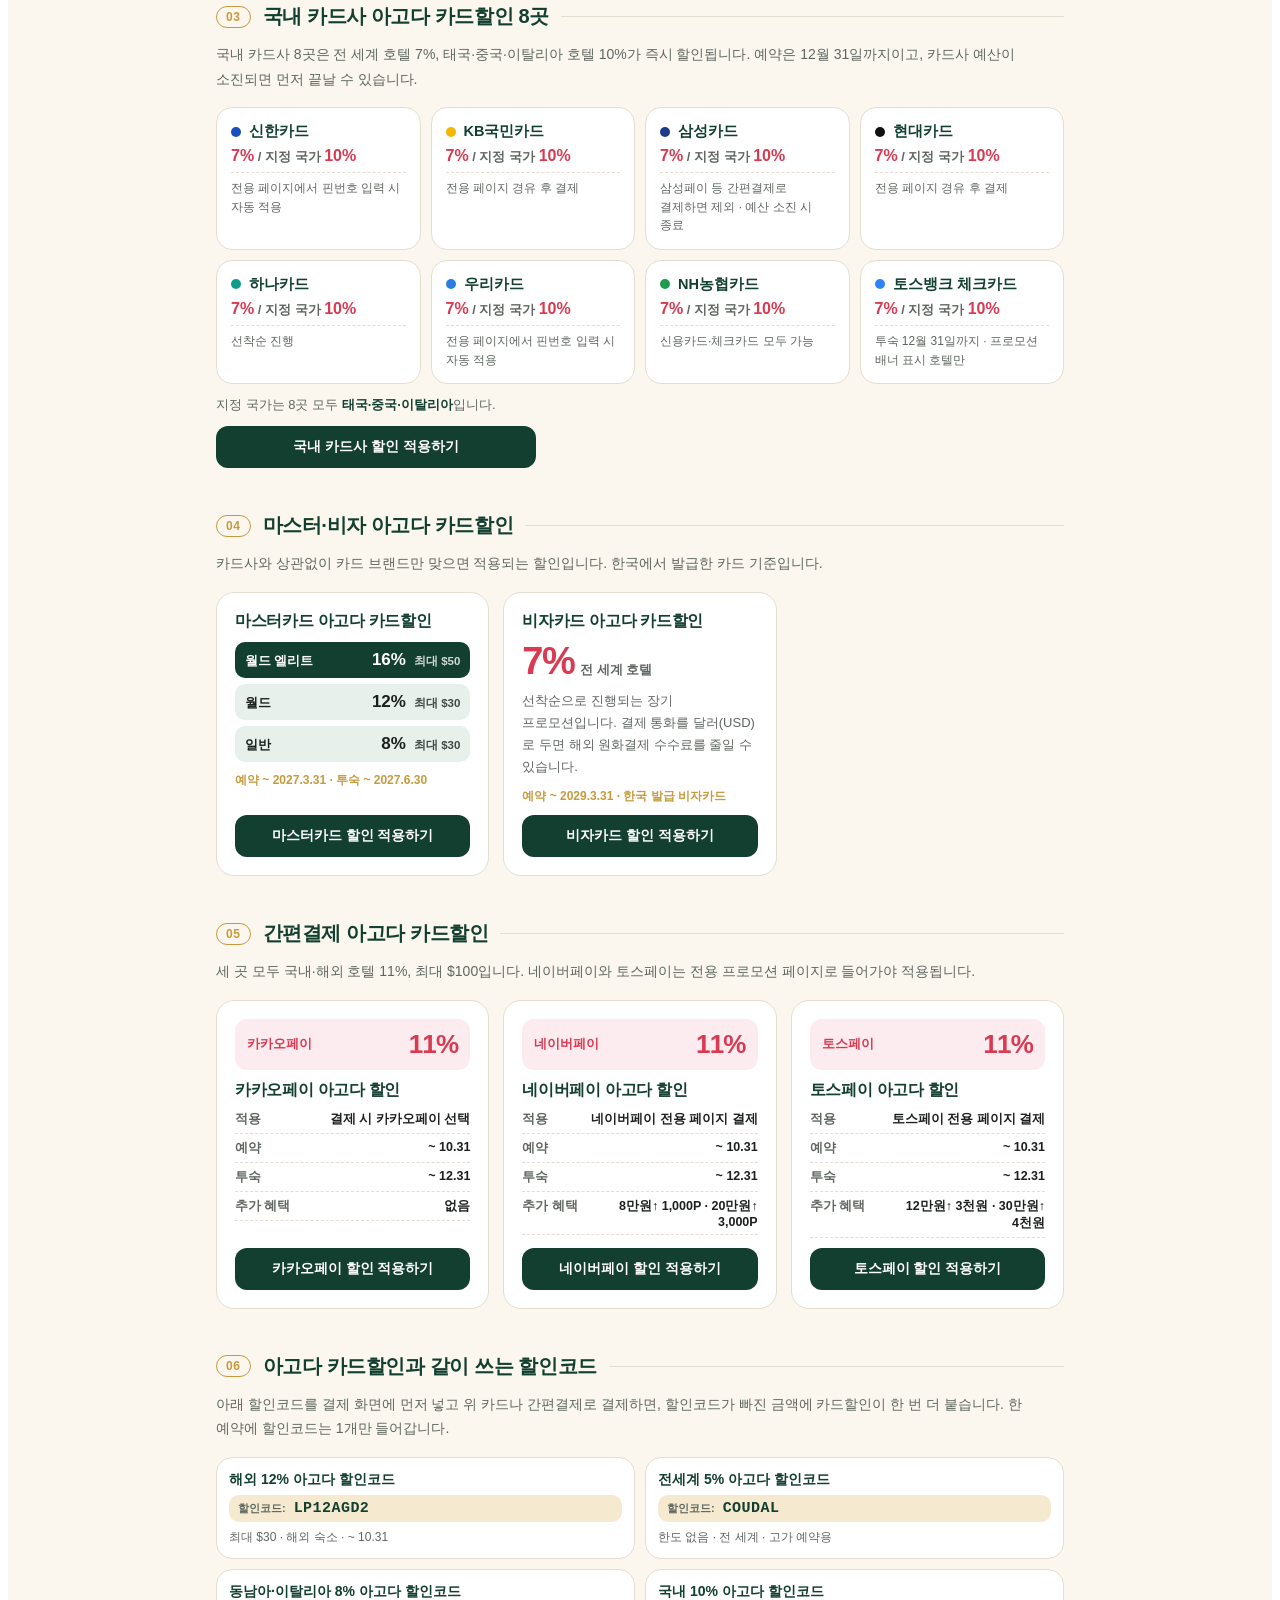
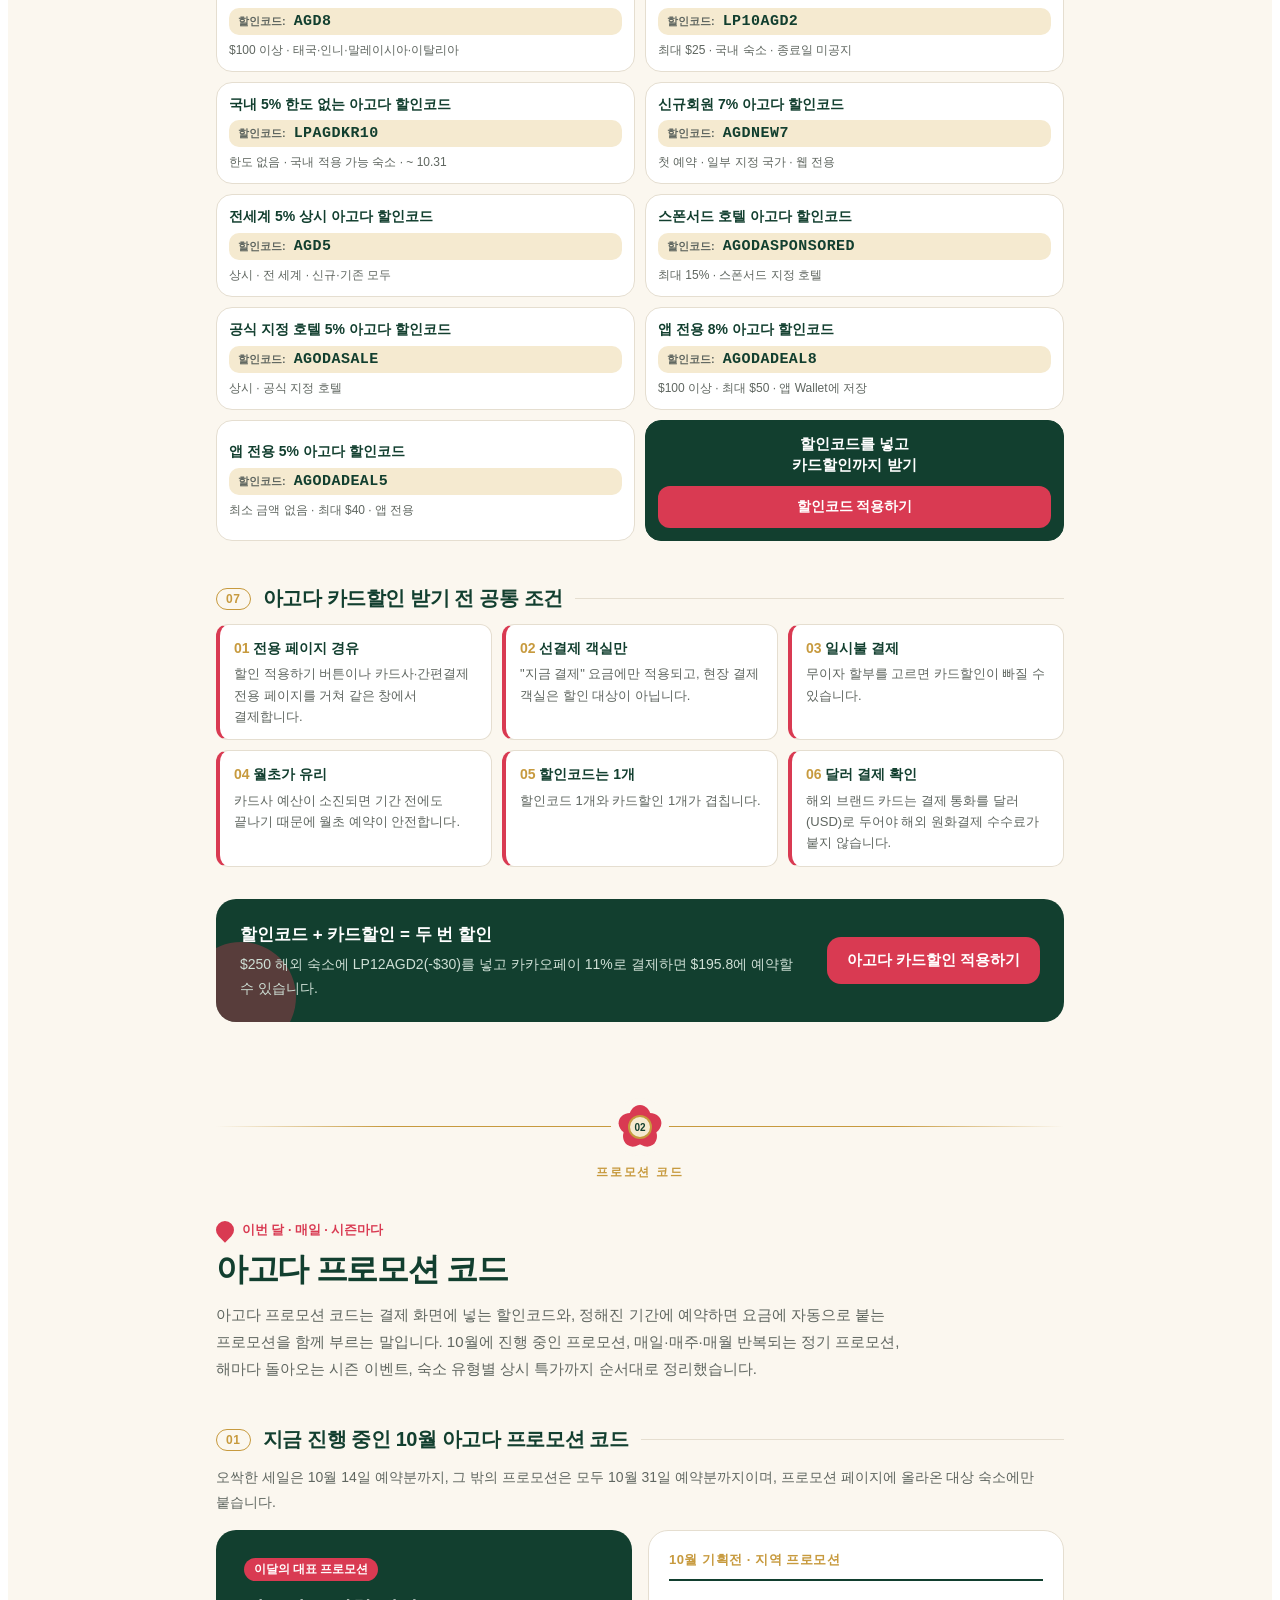
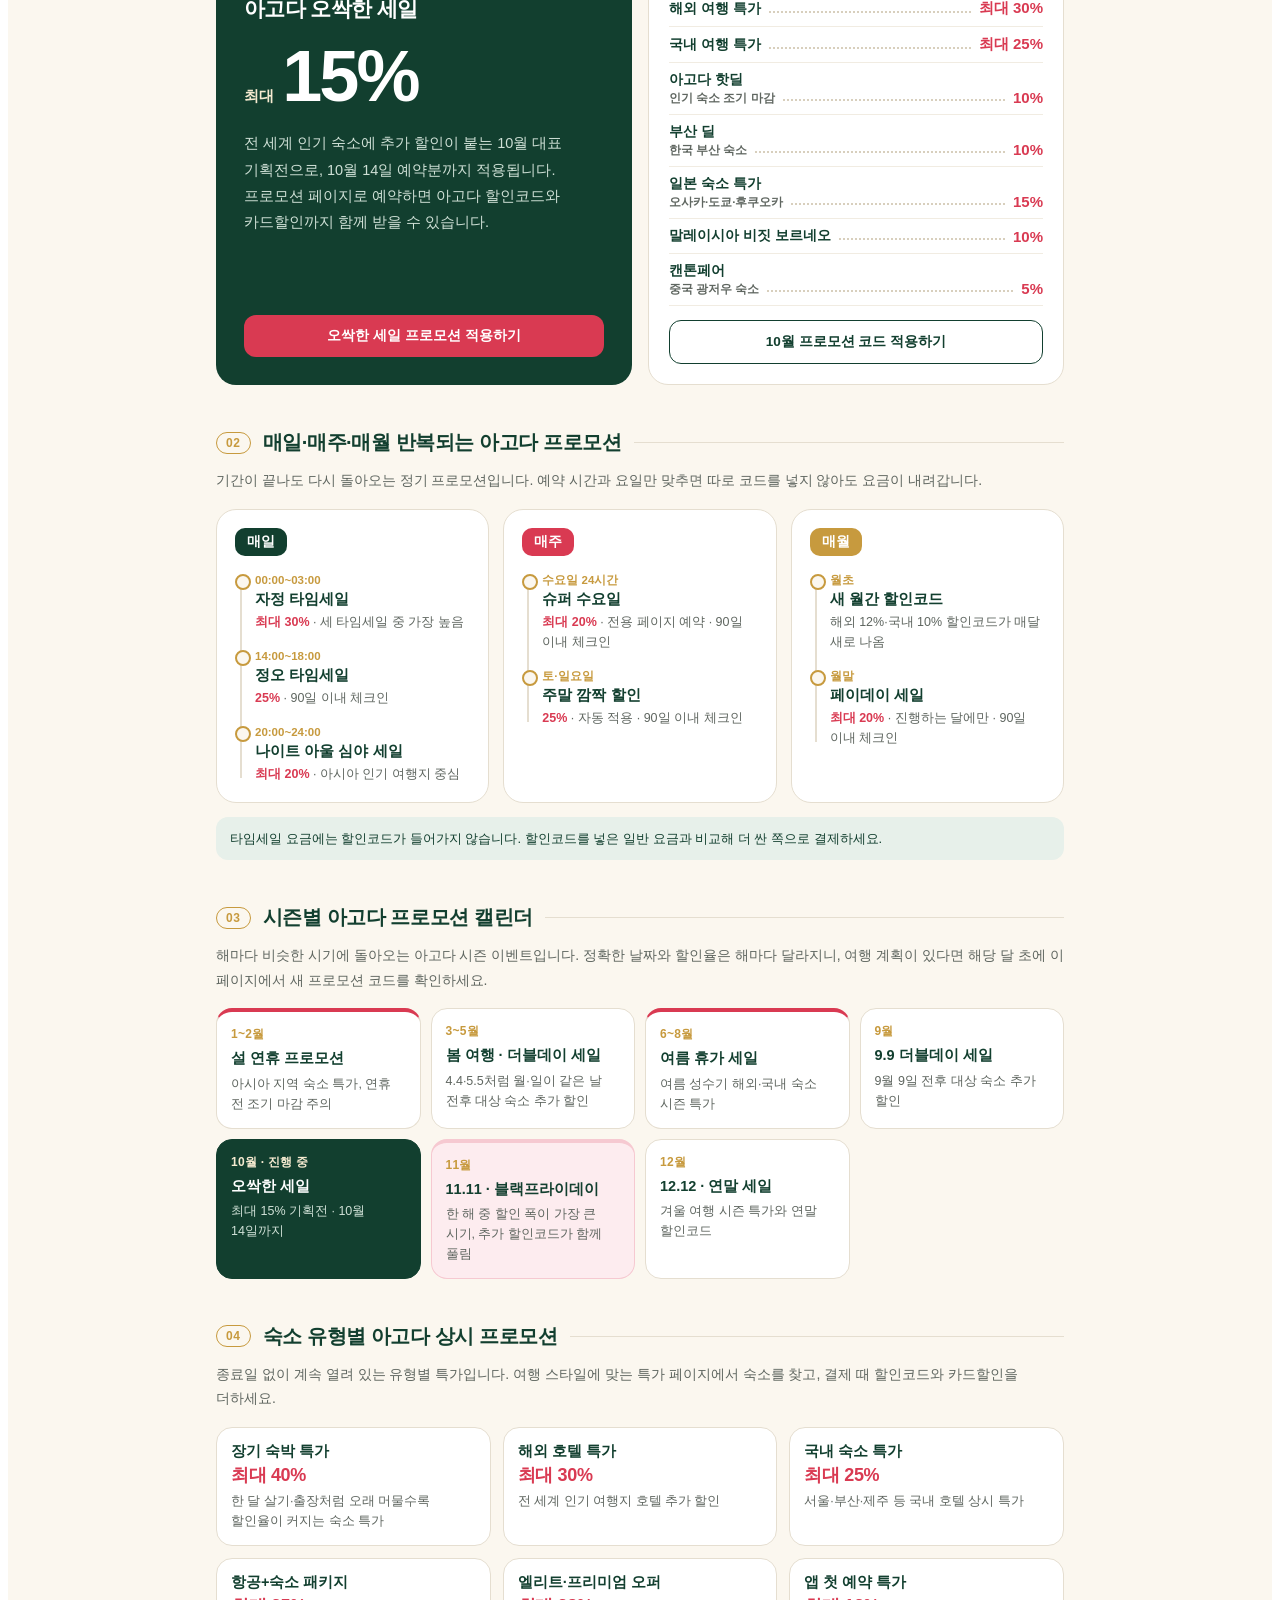
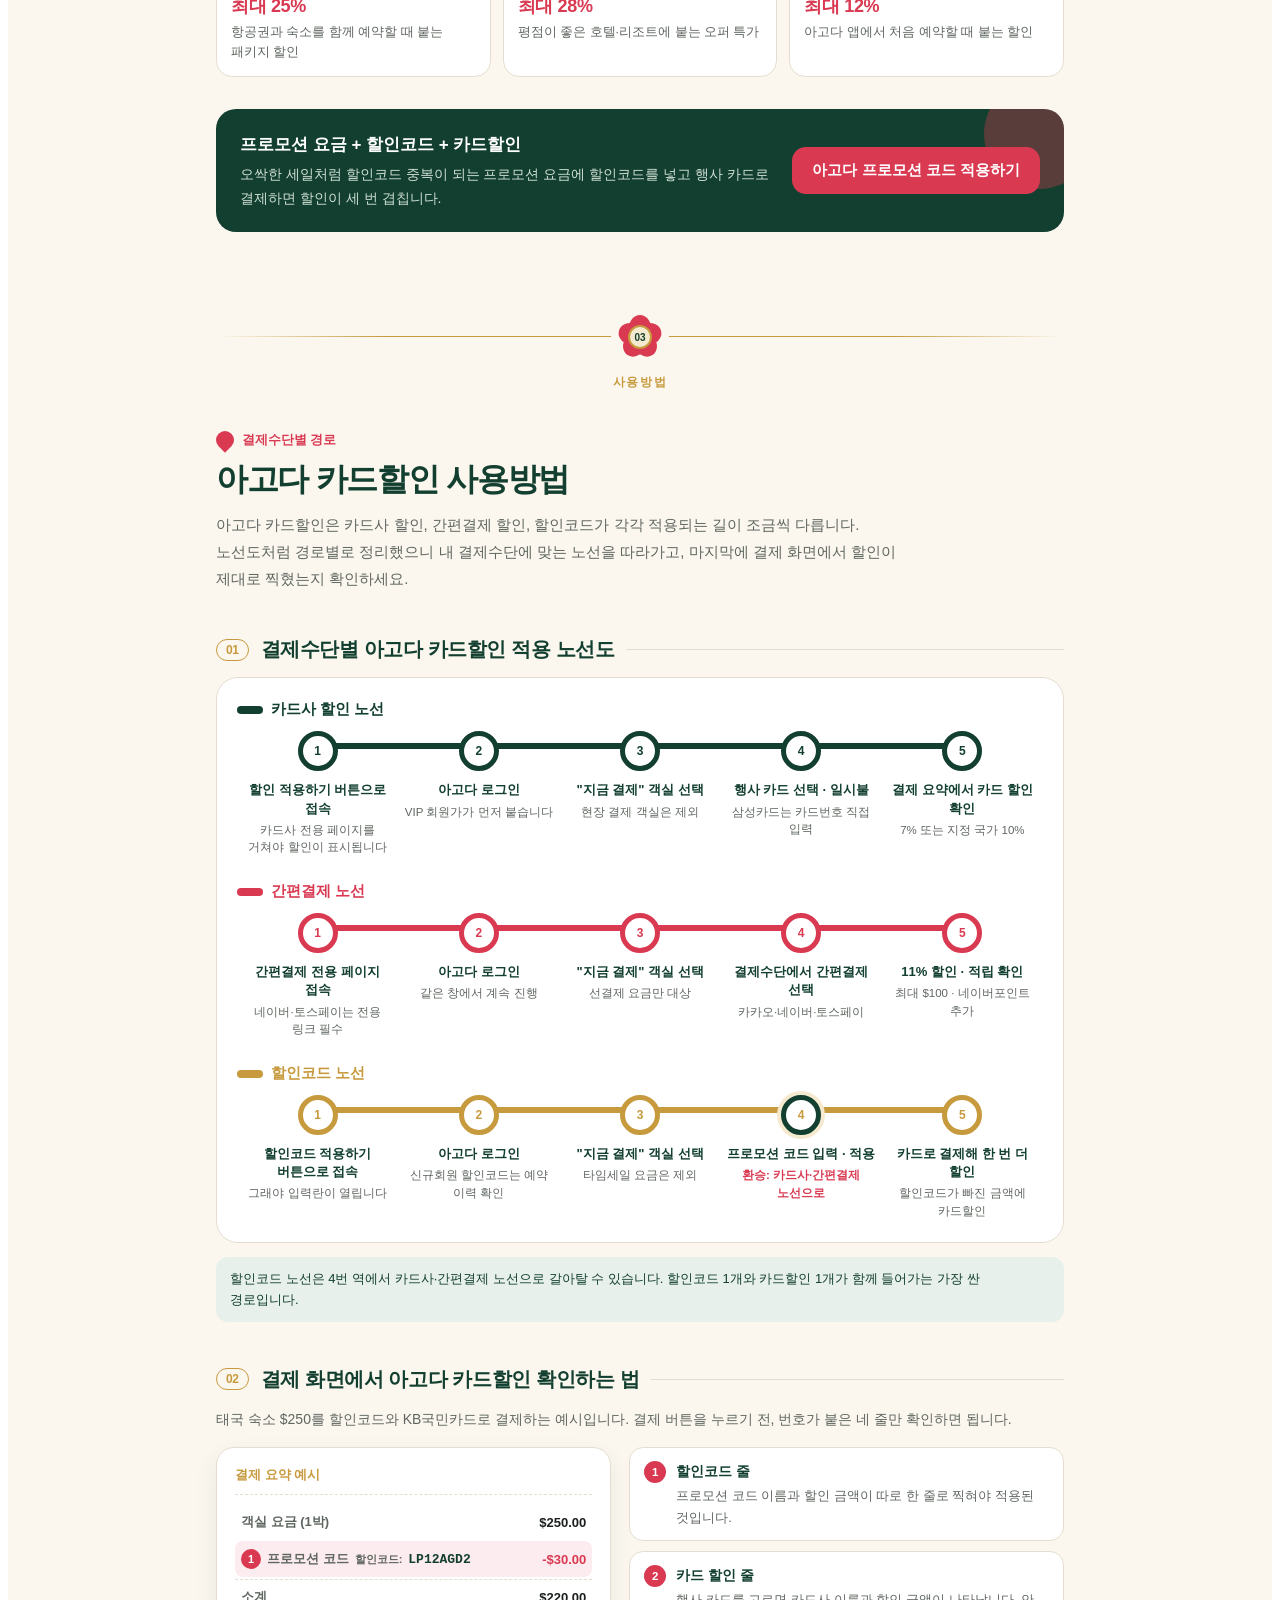
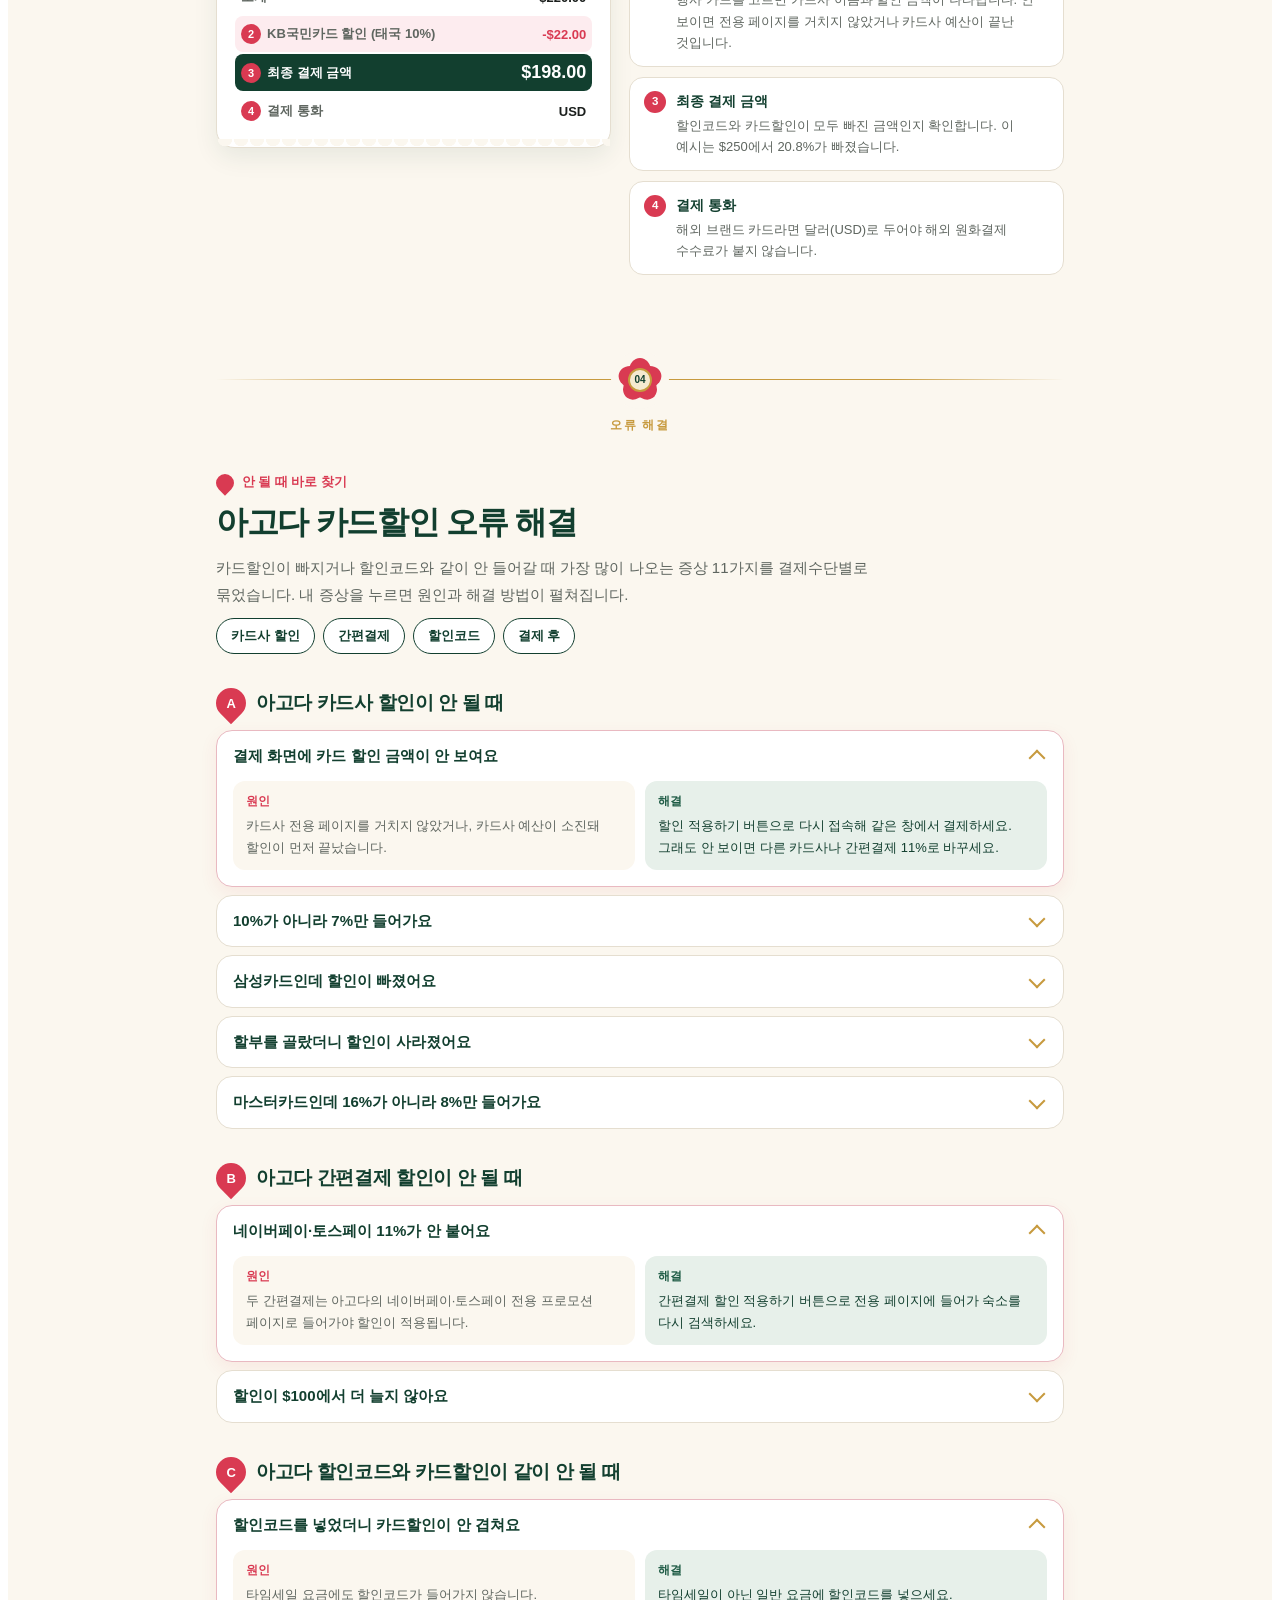
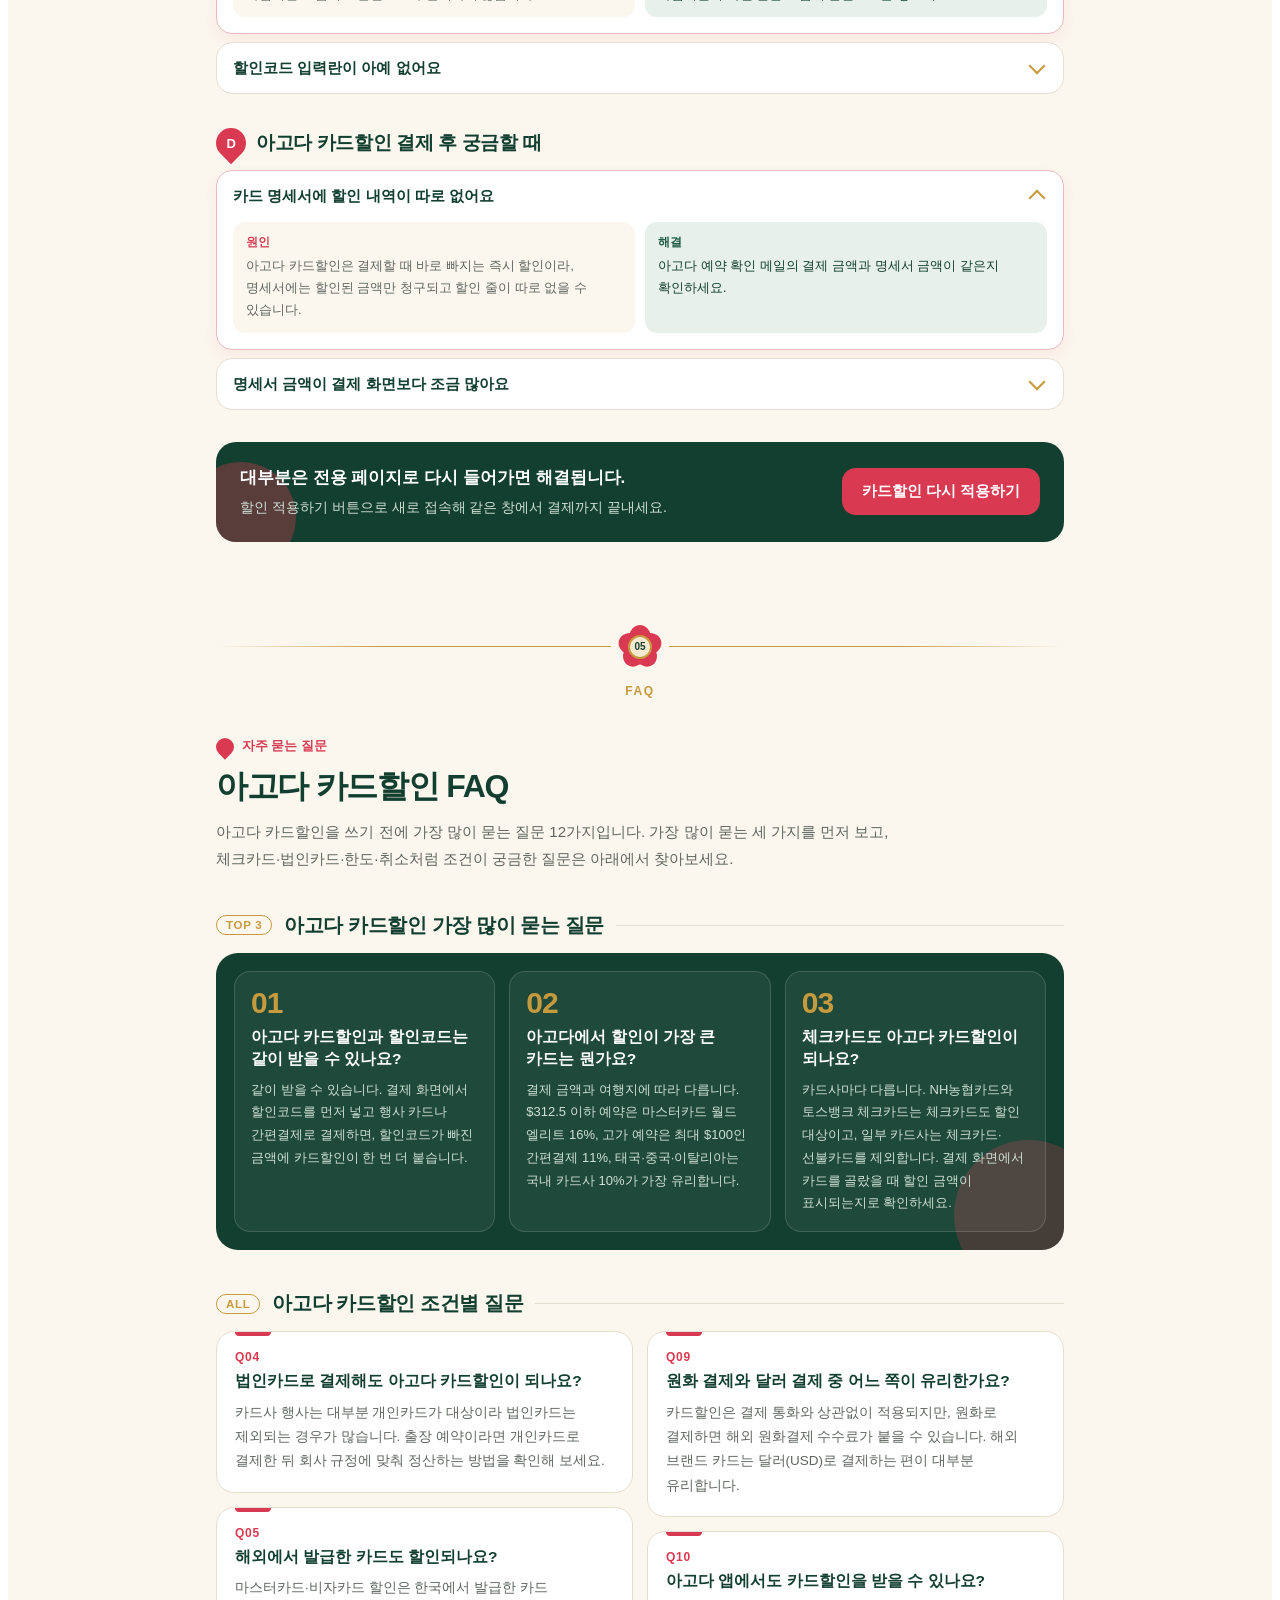
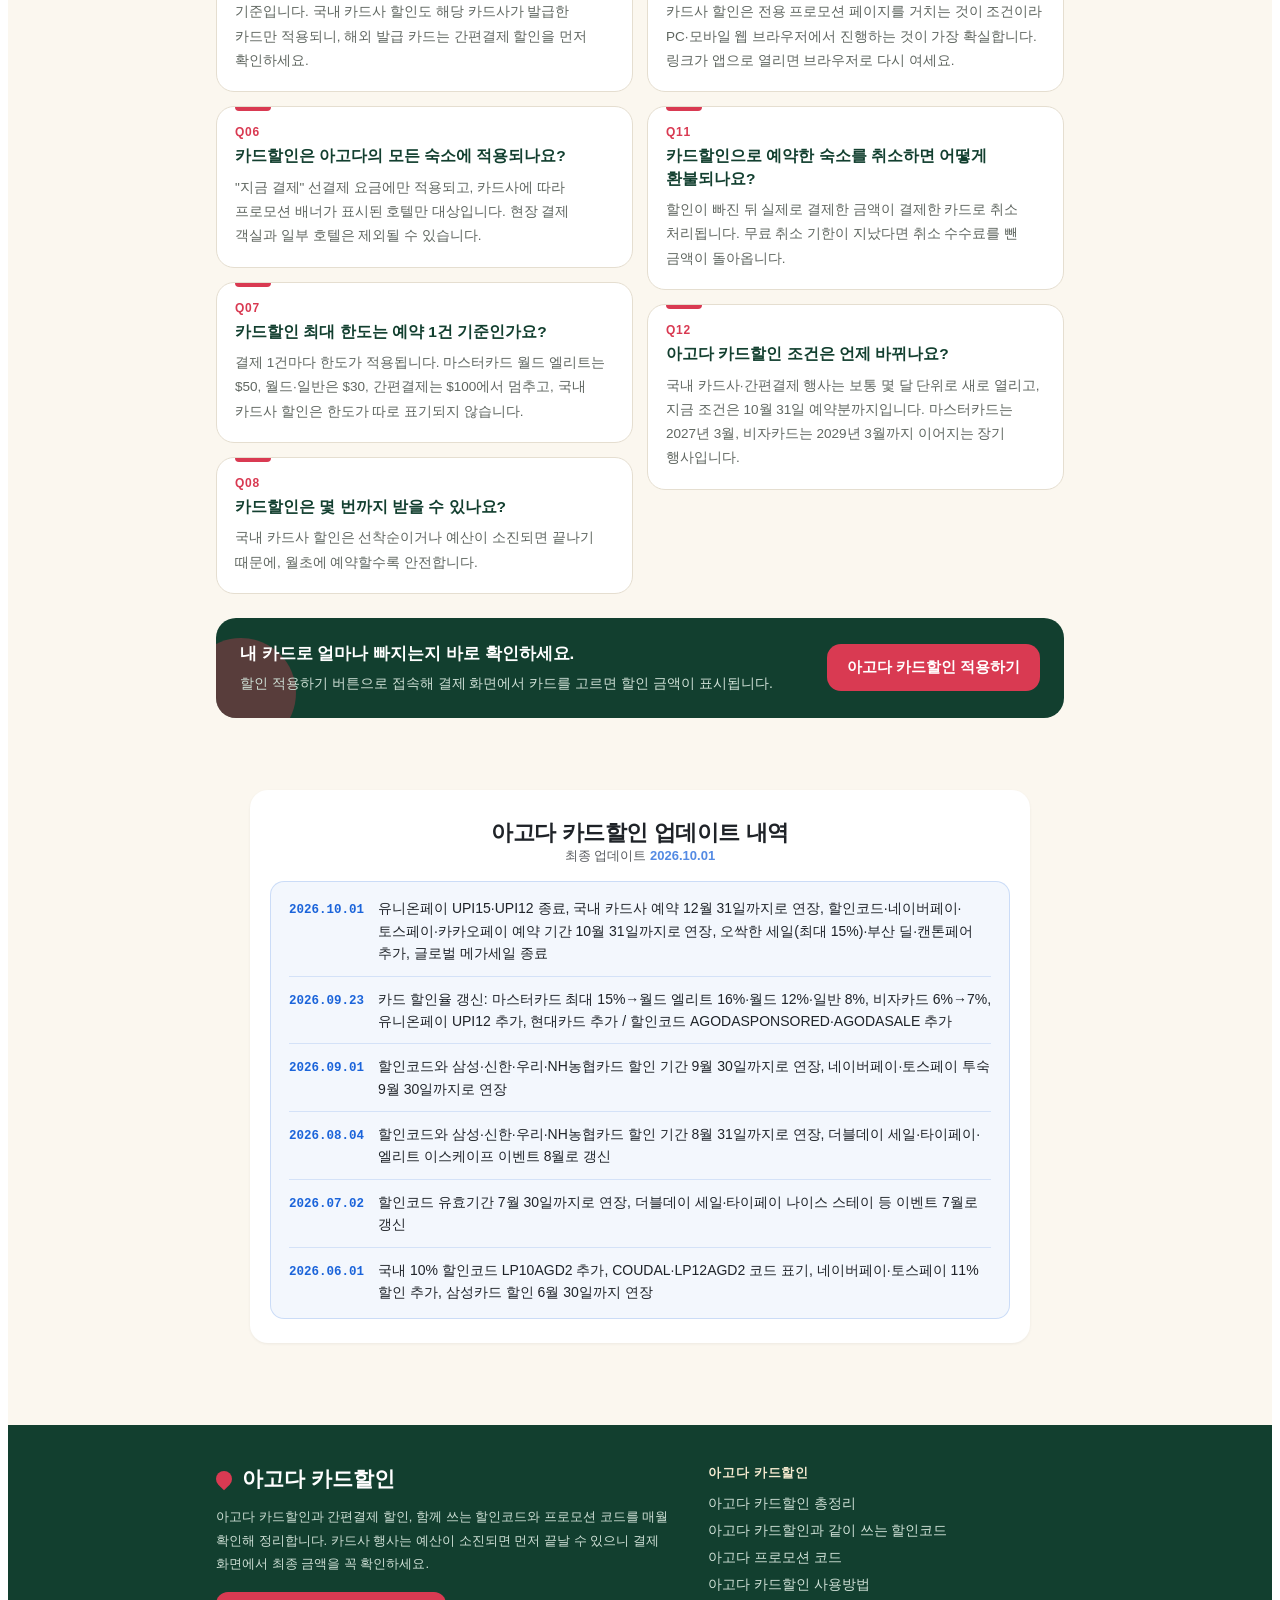
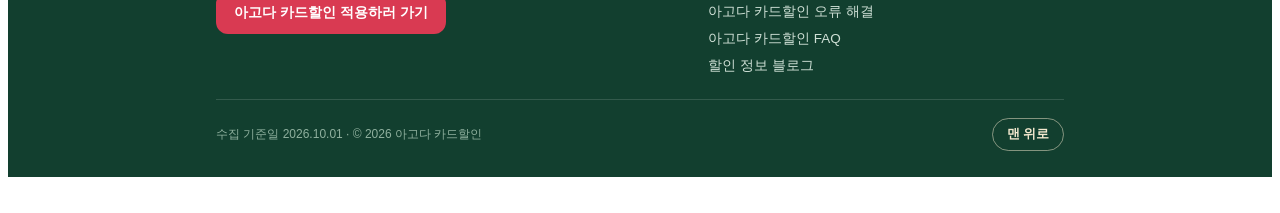
==== commit e26774ec: "10월 최신화: 할인 정보·기간 갱신, 업데이트 내역·날짜 반영 Co-Authored-By: Claude Opus 5.5 (1M context) <noreply@anthropic." ====
--- a/index.html
+++ b/index.html
@@ -4,7 +4,7 @@
 <meta charset="utf-8">
 <meta name="viewport" content="width=device-width, initial-scale=1">
 <title>아고다 카드할인</title>
-<meta name="description" content="아고다 카드할인 총정리. 국내 카드사 8곳과 마스터·비자·유니온페이, 카카오·네이버·토스페이 할인에 같이 쓰는 할인코드, 9월 프로모션 코드와 사용방법·오류 해결까지 한 번에 확인하세요.">
+<meta name="description" content="아고다 카드할인 총정리. 국내 카드사 8곳과 마스터·비자, 카카오·네이버·토스페이 할인에 같이 쓰는 할인코드, 10월 프로모션 코드와 사용방법·오류 해결까지 한 번에 확인하세요.">
 <link rel="canonical" href="https://agd.dongbaektour.co.kr/">
 <meta name="robots" content="index, follow, max-image-preview:large">
 <meta name="naver-site-verification" content="412dba9bdca73ae63c8b4cd29eb85be481766238" />
@@ -12,12 +12,12 @@
 <meta property="og:locale" content="ko_KR">
 <meta property="og:site_name" content="아고다 카드할인">
 <meta property="og:title" content="아고다 카드할인">
-<meta property="og:description" content="아고다 카드할인 총정리. 국내 카드사 8곳과 마스터·비자·유니온페이, 카카오·네이버·토스페이 할인에 같이 쓰는 할인코드, 9월 프로모션 코드와 사용방법·오류 해결까지 한 번에 확인하세요.">
+<meta property="og:description" content="아고다 카드할인 총정리. 국내 카드사 8곳과 마스터·비자, 카카오·네이버·토스페이 할인에 같이 쓰는 할인코드, 10월 프로모션 코드와 사용방법·오류 해결까지 한 번에 확인하세요.">
 <meta property="og:url" content="https://agd.dongbaektour.co.kr/">
 <meta property="og:image" content="https://agd.dongbaektour.co.kr/images/og-image.jpg">
 <meta name="twitter:card" content="summary_large_image">
 <meta name="twitter:title" content="아고다 카드할인">
-<meta name="twitter:description" content="아고다 카드할인 총정리. 국내 카드사 8곳과 마스터·비자·유니온페이, 카카오·네이버·토스페이 할인에 같이 쓰는 할인코드, 9월 프로모션 코드와 사용방법·오류 해결까지 한 번에 확인하세요.">
+<meta name="twitter:description" content="아고다 카드할인 총정리. 국내 카드사 8곳과 마스터·비자, 카카오·네이버·토스페이 할인에 같이 쓰는 할인코드, 10월 프로모션 코드와 사용방법·오류 해결까지 한 번에 확인하세요.">
 <meta name="twitter:image" content="https://agd.dongbaektour.co.kr/images/og-image.jpg">
 </head>
 <body id="trw-top">
@@ -48,13 +48,13 @@
       "@id": "https://agd.dongbaektour.co.kr/#webpage",
       "url": "https://agd.dongbaektour.co.kr/",
       "name": "아고다 카드할인",
-      "description": "아고다 카드할인 총정리. 국내 카드사 8곳과 마스터·비자·유니온페이, 카카오·네이버·토스페이 할인에 같이 쓰는 할인코드, 9월 프로모션 코드와 사용방법·오류 해결까지 한 번에 확인하세요.",
+      "description": "아고다 카드할인 총정리. 국내 카드사 8곳과 마스터·비자, 카카오·네이버·토스페이 할인에 같이 쓰는 할인코드, 10월 프로모션 코드와 사용방법·오류 해결까지 한 번에 확인하세요.",
       "inLanguage": "ko-KR",
       "isPartOf": {
         "@id": "https://agd.dongbaektour.co.kr/#website"
       },
       "datePublished": "2026-04-07T17:17:49+09:00",
-      "dateModified": "2026-09-27T17:46:00+09:00",
+      "dateModified": "2026-10-01T09:00:00+09:00",
       "breadcrumb": {
         "@id": "https://agd.dongbaektour.co.kr/#breadcrumb"
       },
@@ -162,14 +162,14 @@
     <div class="dbw-in">
       <p class="dbw-cap"><span class="dbw-mark" aria-hidden="true"></span>AGODA CARD DISCOUNT</p>
       <h1 class="dbw-h1">아고다 카드할인</h1>
-      <p class="dbw-desc">국내 카드사 8곳, 마스터·비자·유니온페이, 카카오·네이버·토스페이까지 아고다 카드할인을 한 페이지에 모았습니다. 카드할인과 같이 쓰는 할인코드와 9월 프로모션 코드도 함께 확인하세요.</p>
+      <p class="dbw-desc">국내 카드사 8곳, 마스터·비자, 카카오·네이버·토스페이까지 아고다 카드할인을 한 페이지에 모았습니다. 카드할인과 같이 쓰는 할인코드와 10월 프로모션 코드도 함께 확인하세요.</p>
       <ul class="dbw-kpis">
         <li><span>마스터카드</span><strong>최대 16%</strong></li>
         <li><span>간편결제</span><strong>11%</strong></li>
         <li><span>국내 카드사</span><strong>최대 10%</strong></li>
         <li><span>할인코드:</span><strong class="code">LP12AGD2</strong></li>
       </ul>
-      <p class="dbw-updated">수집 기준일 <time datetime="2026-09-21">2026년 9월 21일</time> · 매월 업데이트</p>
+      <p class="dbw-updated">수집 기준일 <time datetime="2026-10-01">2026년 10월 1일</time> · 매월 업데이트</p>
     </div>
   </header>
 
@@ -201,29 +201,22 @@
       <p class="dbc-cc-rate"><small>최대</small>16%</p>
       <p class="dbc-cc-sub">월드 엘리트 · 최대 $50 · 전 세계</p>
     </li>
-    <li class="dbc-cc cc-union">
+    <li class="dbc-cc cc-pay">
       <p class="dbc-cc-rank" aria-hidden="true">2</p>
-      <img class="dbc-cc-thumb" src="images/unionpay.webp" alt="아고다 유니온페이 15% 카드할인" width="250" height="250" loading="lazy">
-      <p class="dbc-cc-brand">유니온페이</p>
-      <p class="dbc-cc-rate"><small>최대</small>15%</p>
-      <p class="dbc-cc-sub">할인코드 UPI15 · 중국·일본 등 5개 지역</p>
-    </li>
-    <li class="dbc-cc cc-pay">
-      <p class="dbc-cc-rank" aria-hidden="true">3</p>
       <img class="dbc-cc-thumb" src="images/easypay.webp" alt="아고다 카카오페이·네이버페이·토스페이 11% 할인" width="250" height="250" loading="lazy">
       <p class="dbc-cc-brand">카카오·네이버·토스페이</p>
       <p class="dbc-cc-rate">11%</p>
       <p class="dbc-cc-sub">최대 $100 · 전 세계 호텔</p>
     </li>
     <li class="dbc-cc cc-local">
-      <p class="dbc-cc-rank" aria-hidden="true">4</p>
+      <p class="dbc-cc-rank" aria-hidden="true">3</p>
       <img class="dbc-cc-thumb" src="images/card-promotions.webp" alt="아고다 국내 카드사 10% 카드할인" width="250" height="250" loading="lazy">
       <p class="dbc-cc-brand">국내 카드사 8곳</p>
       <p class="dbc-cc-rate">10%</p>
       <p class="dbc-cc-sub">태국·중국·이탈리아 · 그 외 7%</p>
     </li>
     <li class="dbc-cc cc-visa">
-      <p class="dbc-cc-rank" aria-hidden="true">5</p>
+      <p class="dbc-cc-rank" aria-hidden="true">4</p>
       <img class="dbc-cc-thumb" src="images/visa.webp" alt="아고다 비자카드 7% 카드할인" width="250" height="250" loading="lazy">
       <p class="dbc-cc-brand">비자카드</p>
       <p class="dbc-cc-rate">7%</p>
@@ -247,7 +240,7 @@
       <thead><tr><th scope="col">여행지</th><th scope="col">1순위 결제수단</th><th scope="col">대안</th><th scope="col">메모</th></tr></thead>
       <tbody>
 <tr><th scope="row" data-label="여행지">태국·중국·이탈리아</th><td data-label="1순위 결제수단"><b>국내 카드사 10%</b></td><td data-label="대안">마스터카드 월드 엘리트 16%</td><td data-label="메모">국내 카드사 8곳 모두 10% 지정 국가</td></tr>
-<tr><th scope="row" data-label="여행지">일본·대만·홍콩·베트남</th><td data-label="1순위 결제수단"><b>마스터카드 월드 엘리트 16%</b></td><td data-label="대안">유니온페이 UPI15 15%</td><td data-label="메모">국내 카드사는 7%라 간편결제 11%가 더 유리</td></tr>
+<tr><th scope="row" data-label="여행지">일본·대만·홍콩·베트남</th><td data-label="1순위 결제수단"><b>마스터카드 월드 엘리트 16%</b></td><td data-label="대안">간편결제 11%</td><td data-label="메모">국내 카드사는 7%라 간편결제 11%가 더 유리</td></tr>
 <tr><th scope="row" data-label="여행지">국내(서울·부산·제주)</th><td data-label="1순위 결제수단"><b>간편결제 11%</b></td><td data-label="대안">국내 카드사 7%</td><td data-label="메모">국내 할인코드 LP10AGD2와 함께</td></tr>
 <tr><th scope="row" data-label="여행지">그 밖의 해외</th><td data-label="1순위 결제수단"><b>마스터카드 월드 엘리트 16%</b></td><td data-label="대안">간편결제 11%</td><td data-label="메모">$455 넘으면 한도 $50 때문에 간편결제 11%가 역전</td></tr>
       </tbody>
@@ -256,7 +249,7 @@
 
   <!-- ===== 국내 카드사 ===== -->
   <h3 class="dbc-h3"><span>03</span>국내 카드사 아고다 카드할인 8곳</h3>
-  <p class="dbc-desc">국내 카드사 8곳은 전 세계 호텔 7%, 태국·중국·이탈리아 호텔 10%가 즉시 할인됩니다. 예약은 <time datetime="2026-09-30">9월 30일</time>까지이고, 카드사 예산이 소진되면 먼저 끝날 수 있습니다.</p>
+  <p class="dbc-desc">국내 카드사 8곳은 전 세계 호텔 7%, 태국·중국·이탈리아 호텔 10%가 즉시 할인됩니다. 예약은 <time datetime="2026-12-31">12월 31일</time>까지이고, 카드사 예산이 소진되면 먼저 끝날 수 있습니다.</p>
   <ul class="dbc-banks">
     <li><p class="dbc-bank-nm"><i class="bk-sh" aria-hidden="true"></i>신한카드</p><p class="dbc-bank-rt"><b>7%</b> / 지정 국가 <b>10%</b></p><p class="dbc-bank-tip">전용 페이지에서 핀번호 입력 시 자동 적용</p></li>
     <li><p class="dbc-bank-nm"><i class="bk-kb" aria-hidden="true"></i>KB국민카드</p><p class="dbc-bank-rt"><b>7%</b> / 지정 국가 <b>10%</b></p><p class="dbc-bank-tip">전용 페이지 경유 후 결제</p></li>
@@ -271,7 +264,7 @@
   <a class="dbc-btn dbc-btn-wide" href="https://app.ac/7qp46L283" target="_blank" rel="nofollow sponsored noopener">국내 카드사 할인 적용하기</a>
 
   <!-- ===== 해외 브랜드 ===== -->
-  <h3 class="dbc-h3"><span>04</span>마스터·비자·유니온페이 아고다 카드할인</h3>
+  <h3 class="dbc-h3"><span>04</span>마스터·비자 아고다 카드할인</h3>
   <p class="dbc-desc">카드사와 상관없이 카드 브랜드만 맞으면 적용되는 할인입니다. 한국에서 발급한 카드 기준입니다.</p>
   <div class="dbc-brands">
     <article class="dbc-brand">
@@ -291,14 +284,6 @@
       <p class="dbc-meta">예약 ~ <time datetime="2029-03-31">2029.3.31</time> · 한국 발급 비자카드</p>
       <a class="dbc-btn" href="https://app.ac/7qp46L283" target="_blank" rel="nofollow sponsored noopener">비자카드 할인 적용하기</a>
     </article>
-    <article class="dbc-brand">
-      <h4 class="dbc-name">유니온페이 아고다 카드할인</h4>
-      <p class="dbc-code"><span class="dbc-lb">할인코드:</span> <b>UPI15</b><em>15% · 중국·대만·일본·홍콩·베트남 · 카드당 2회</em></p>
-      <p class="dbc-code"><span class="dbc-lb">할인코드:</span> <b>UPI12</b><em>12% · 전 지역 · 카드당 1회</em></p>
-      <p class="dbc-txt">두 할인코드 모두 최대 $100 할인이며, 결제 화면 할인코드 입력란을 쓰기 때문에 다른 할인코드와 함께 넣을 수 없습니다.</p>
-      <p class="dbc-meta">예약 ~ <time datetime="2026-09-30">2026.9.30</time> · 투숙 ~ <time datetime="2026-10-31">2026.10.31</time></p>
-      <a class="dbc-btn" href="https://app.ac/7qp46L283" target="_blank" rel="nofollow sponsored noopener">유니온페이 할인 적용하기</a>
-    </article>
   </div>
 
   <!-- ===== 간편결제 ===== -->
@@ -308,19 +293,19 @@
     <article class="dbc-pay">
       <p class="dbc-pay-top"><span class="dbc-pay-nm">카카오페이</span><b>11%</b></p>
       <h4 class="dbc-name">카카오페이 아고다 할인</h4>
-      <dl class="dbc-dl"><div><dt>적용</dt><dd>결제 시 카카오페이 선택</dd></div><div><dt>예약</dt><dd>~ <time datetime="2026-09-30">9.30</time></dd></div><div><dt>투숙</dt><dd>~ <time datetime="2026-12-31">12.31</time></dd></div><div><dt>추가 혜택</dt><dd>없음</dd></div></dl>
+      <dl class="dbc-dl"><div><dt>적용</dt><dd>결제 시 카카오페이 선택</dd></div><div><dt>예약</dt><dd>~ <time datetime="2026-10-31">10.31</time></dd></div><div><dt>투숙</dt><dd>~ <time datetime="2026-12-31">12.31</time></dd></div><div><dt>추가 혜택</dt><dd>없음</dd></div></dl>
       <a class="dbc-btn" href="https://app.ac/7qp46L283" target="_blank" rel="nofollow sponsored noopener">카카오페이 할인 적용하기</a>
     </article>
     <article class="dbc-pay">
       <p class="dbc-pay-top"><span class="dbc-pay-nm">네이버페이</span><b>11%</b></p>
       <h4 class="dbc-name">네이버페이 아고다 할인</h4>
-      <dl class="dbc-dl"><div><dt>적용</dt><dd>네이버페이 전용 페이지 결제</dd></div><div><dt>예약</dt><dd>~ <time datetime="2026-09-30">9.30</time></dd></div><div><dt>투숙</dt><dd>~ <time datetime="2026-11-30">11.30</time></dd></div><div><dt>추가 혜택</dt><dd>8만원↑ 1,000P · 20만원↑ 3,000P</dd></div></dl>
+      <dl class="dbc-dl"><div><dt>적용</dt><dd>네이버페이 전용 페이지 결제</dd></div><div><dt>예약</dt><dd>~ <time datetime="2026-10-31">10.31</time></dd></div><div><dt>투숙</dt><dd>~ <time datetime="2026-12-31">12.31</time></dd></div><div><dt>추가 혜택</dt><dd>8만원↑ 1,000P · 20만원↑ 3,000P</dd></div></dl>
       <a class="dbc-btn" href="https://www.agoda.com/ko-kr/naverpaypromo?cid=1963008&amp;tag=A100692912" target="_blank" rel="nofollow sponsored noopener">네이버페이 할인 적용하기</a>
     </article>
     <article class="dbc-pay">
       <p class="dbc-pay-top"><span class="dbc-pay-nm">토스페이</span><b>11%</b></p>
       <h4 class="dbc-name">토스페이 아고다 할인</h4>
-      <dl class="dbc-dl"><div><dt>적용</dt><dd>토스페이 전용 페이지 결제</dd></div><div><dt>예약</dt><dd>~ <time datetime="2026-09-30">9.30</time></dd></div><div><dt>투숙</dt><dd>~ <time datetime="2026-11-30">11.30</time></dd></div><div><dt>추가 혜택</dt><dd>12만원↑ 3천원 · 30만원↑ 4천원</dd></div></dl>
+      <dl class="dbc-dl"><div><dt>적용</dt><dd>토스페이 전용 페이지 결제</dd></div><div><dt>예약</dt><dd>~ <time datetime="2026-10-31">10.31</time></dd></div><div><dt>투숙</dt><dd>~ <time datetime="2026-12-31">12.31</time></dd></div><div><dt>추가 혜택</dt><dd>12만원↑ 3천원 · 30만원↑ 4천원</dd></div></dl>
       <a class="dbc-btn" href="https://www.agoda.com/ko-kr/tosspaypromo?cid=1963016&amp;tag=A100692912" target="_blank" rel="nofollow sponsored noopener">토스페이 할인 적용하기</a>
     </article>
   </div>
@@ -333,7 +318,7 @@
       <div class="dbc-cd-body">
         <h4 class="dbc-cd-nm">해외 12% 아고다 할인코드</h4>
         <p class="dbc-code"><span class="dbc-lb">할인코드:</span> <b>LP12AGD2</b></p>
-        <p class="dbc-cd-meta">최대 $30 · 해외 숙소 · ~ 9.30</p>
+        <p class="dbc-cd-meta">최대 $30 · 해외 숙소 · ~ 10.31</p>
       </div>
     </li>
     <li class="dbc-cd">
@@ -354,14 +339,14 @@
       <div class="dbc-cd-body">
         <h4 class="dbc-cd-nm">국내 10% 아고다 할인코드</h4>
         <p class="dbc-code"><span class="dbc-lb">할인코드:</span> <b>LP10AGD2</b></p>
-        <p class="dbc-cd-meta">최대 $25 · 국내 숙소 · ~ 9.30</p>
+        <p class="dbc-cd-meta">최대 $25 · 국내 숙소 · 종료일 미공지</p>
       </div>
     </li>
     <li class="dbc-cd">
       <div class="dbc-cd-body">
         <h4 class="dbc-cd-nm">국내 5% 한도 없는 아고다 할인코드</h4>
         <p class="dbc-code"><span class="dbc-lb">할인코드:</span> <b>LPAGDKR10</b></p>
-        <p class="dbc-cd-meta">한도 없음 · 국내 적용 가능 숙소 · ~ 9.30</p>
+        <p class="dbc-cd-meta">한도 없음 · 국내 적용 가능 숙소 · ~ 10.31</p>
       </div>
     </li>
     <li class="dbc-cd">
@@ -419,7 +404,7 @@
     <li><b>선결제 객실만</b>"지금 결제" 요금에만 적용되고, 현장 결제 객실은 할인 대상이 아닙니다.</li>
     <li><b>일시불 결제</b>무이자 할부를 고르면 카드할인이 빠질 수 있습니다.</li>
     <li><b>월초가 유리</b>카드사 예산이 소진되면 기간 전에도 끝나기 때문에 월초 예약이 안전합니다.</li>
-    <li><b>할인코드는 1개</b>할인코드 1개와 카드할인 1개가 겹치고, 유니온페이 할인코드는 다른 할인코드와 함께 쓸 수 없습니다.</li>
+    <li><b>할인코드는 1개</b>할인코드 1개와 카드할인 1개가 겹칩니다.</li>
     <li><b>달러 결제 확인</b>해외 브랜드 카드는 결제 통화를 달러(USD)로 두어야 해외 원화결제 수수료가 붙지 않습니다.</li>
   </ul>
 
@@ -436,36 +421,34 @@
   <div class="dbp-head">
     <p class="dbp-eyebrow">이번 달 · 매일 · 시즌마다</p>
     <h2 class="dbp-title" id="dbp-title">아고다 프로모션 코드</h2>
-    <p class="dbp-lead">아고다 프로모션 코드는 결제 화면에 넣는 할인코드와, 정해진 기간에 예약하면 요금에 자동으로 붙는 프로모션을 함께 부르는 말입니다. 9월에 진행 중인 프로모션, 매일·매주·매월 반복되는 정기 프로모션, 해마다 돌아오는 시즌 이벤트, 숙소 유형별 상시 특가까지 순서대로 정리했습니다.</p>
-  </div>
-
-  <!-- ===== 9월 진행 중 ===== -->
-  <h3 class="dbp-h3"><span>01</span>지금 진행 중인 9월 아고다 프로모션 코드</h3>
-  <p class="dbp-desc">모두 <time datetime="2026-09-30">9월 30일</time> 예약분까지이며, 프로모션 페이지에 올라온 대상 숙소에만 붙습니다.</p>
+    <p class="dbp-lead">아고다 프로모션 코드는 결제 화면에 넣는 할인코드와, 정해진 기간에 예약하면 요금에 자동으로 붙는 프로모션을 함께 부르는 말입니다. 10월에 진행 중인 프로모션, 매일·매주·매월 반복되는 정기 프로모션, 해마다 돌아오는 시즌 이벤트, 숙소 유형별 상시 특가까지 순서대로 정리했습니다.</p>
+  </div>
+
+  <!-- ===== 10월 진행 중 ===== -->
+  <h3 class="dbp-h3"><span>01</span>지금 진행 중인 10월 아고다 프로모션 코드</h3>
+  <p class="dbp-desc">오싹한 세일은 <time datetime="2026-10-14">10월 14일</time> 예약분까지, 그 밖의 프로모션은 모두 <time datetime="2026-10-31">10월 31일</time> 예약분까지이며, 프로모션 페이지에 올라온 대상 숙소에만 붙습니다.</p>
   <div class="dbp-now">
     <article class="dbp-feature">
       <div class="dbp-feature-body">
         <p class="dbp-tag">이달의 대표 프로모션</p>
-        <h4 class="dbp-feature-nm">아고다 글로벌 메가세일</h4>
-        <p class="dbp-feature-rate">최대 <b>70%</b></p>
-        <p class="dbp-txt">전 세계 4만 개 이상 숙소에 추가 할인이 붙는 이달의 가장 큰 기획전입니다. 프로모션 페이지로 예약하면 아고다 할인코드와 카드할인까지 함께 받을 수 있습니다.</p>
-        <a class="dbp-btn" href="https://app.ac/7qp46L283" target="_blank" rel="nofollow sponsored noopener">메가세일 프로모션 적용하기</a>
+        <h4 class="dbp-feature-nm">아고다 오싹한 세일</h4>
+        <p class="dbp-feature-rate">최대 <b>15%</b></p>
+        <p class="dbp-txt">전 세계 인기 숙소에 추가 할인이 붙는 10월 대표 기획전으로, 10월 14일 예약분까지 적용됩니다. 프로모션 페이지로 예약하면 아고다 할인코드와 카드할인까지 함께 받을 수 있습니다.</p>
+        <a class="dbp-btn" href="https://app.ac/7qp46L283" target="_blank" rel="nofollow sponsored noopener">오싹한 세일 프로모션 적용하기</a>
       </div>
     </article>
     <div class="dbp-menu">
-      <p class="dbp-menu-title">9월 기획전 · 지역 프로모션</p>
+      <p class="dbp-menu-title">10월 기획전 · 지역 프로모션</p>
       <ul>
         <li><span class="dbp-mn">해외 여행 특가</span><span class="dbp-dots" aria-hidden="true"></span><b>최대 30%</b></li>
         <li><span class="dbp-mn">국내 여행 특가</span><span class="dbp-dots" aria-hidden="true"></span><b>최대 25%</b></li>
-        <li><span class="dbp-mn">인기 휴양지 추가 할인<small>태국·베트남·인도네시아·유럽 등</small></span><span class="dbp-dots" aria-hidden="true"></span><b>10%</b></li>
         <li><span class="dbp-mn">아고다 핫딜<small>인기 숙소 조기 마감</small></span><span class="dbp-dots" aria-hidden="true"></span><b>10%</b></li>
-        <li><span class="dbp-mn">홍콩 디즈니랜드<small>재고 소진 시 종료</small></span><span class="dbp-dots" aria-hidden="true"></span><b>15%</b></li>
-        <li><span class="dbp-mn">일본 숙소 특가<small>오사카·도쿄·후쿠오카</small></span><span class="dbp-dots" aria-hidden="true"></span><b>10%</b></li>
-        <li><span class="dbp-mn">몰디브 라스트 미닛<small>체크인 14일 이내</small></span><span class="dbp-dots" aria-hidden="true"></span><b>10%</b></li>
+        <li><span class="dbp-mn">부산 딜<small>한국 부산 숙소</small></span><span class="dbp-dots" aria-hidden="true"></span><b>10%</b></li>
+        <li><span class="dbp-mn">일본 숙소 특가<small>오사카·도쿄·후쿠오카</small></span><span class="dbp-dots" aria-hidden="true"></span><b>15%</b></li>
         <li><span class="dbp-mn">말레이시아 비짓 보르네오</span><span class="dbp-dots" aria-hidden="true"></span><b>10%</b></li>
-        <li><span class="dbp-mn">중국 페스티브 세일</span><span class="dbp-dots" aria-hidden="true"></span><b>5%</b></li>
+        <li><span class="dbp-mn">캔톤페어<small>중국 광저우 숙소</small></span><span class="dbp-dots" aria-hidden="true"></span><b>5%</b></li>
       </ul>
-      <a class="dbp-btn dbp-btn-line" href="https://app.ac/7qp46L283" target="_blank" rel="nofollow sponsored noopener">9월 프로모션 코드 적용하기</a>
+      <a class="dbp-btn dbp-btn-line" href="https://app.ac/7qp46L283" target="_blank" rel="nofollow sponsored noopener">10월 프로모션 코드 적용하기</a>
     </div>
   </div>
 
@@ -507,9 +490,9 @@
     <li class="m-hot"><p class="dbp-m">1~2월</p><h4>설 연휴 프로모션</h4><p>아시아 지역 숙소 특가, 연휴 전 조기 마감 주의</p></li>
     <li><p class="dbp-m">3~5월</p><h4>봄 여행 · 더블데이 세일</h4><p>4.4·5.5처럼 월·일이 같은 날 전후 대상 숙소 추가 할인</p></li>
     <li class="m-hot"><p class="dbp-m">6~8월</p><h4>여름 휴가 세일</h4><p>여름 성수기 해외·국내 숙소 시즌 특가</p></li>
-    <li class="m-now"><p class="dbp-m">9월 · 진행 중</p><h4>글로벌 메가세일</h4><p>최대 70% 기획전 · 9.9 더블데이는 종료</p></li>
-    <li class="m-next"><p class="dbp-m">10월</p><h4>10.10 더블데이 세일</h4><p>10월 10일 전후 대상 숙소 추가 할인</p></li>
-    <li class="m-hot"><p class="dbp-m">11월</p><h4>11.11 · 블랙프라이데이</h4><p>한 해 중 할인 폭이 가장 큰 시기, 추가 할인코드가 함께 풀림</p></li>
+    <li><p class="dbp-m">9월</p><h4>9.9 더블데이 세일</h4><p>9월 9일 전후 대상 숙소 추가 할인</p></li>
+    <li class="m-now"><p class="dbp-m">10월 · 진행 중</p><h4>오싹한 세일</h4><p>최대 15% 기획전 · 10월 14일까지</p></li>
+    <li class="m-hot m-next"><p class="dbp-m">11월</p><h4>11.11 · 블랙프라이데이</h4><p>한 해 중 할인 폭이 가장 큰 시기, 추가 할인코드가 함께 풀림</p></li>
     <li><p class="dbp-m">12월</p><h4>12.12 · 연말 세일</h4><p>겨울 여행 시즌 특가와 연말 할인코드</p></li>
   </ol>
 
@@ -526,7 +509,7 @@
   </ul>
 
   <div class="dbp-foot">
-    <p class="dbp-foot-txt"><b>프로모션 요금 + 할인코드 + 카드할인</b>메가세일처럼 할인코드 중복이 되는 프로모션 요금에 할인코드를 넣고 행사 카드로 결제하면 할인이 세 번 겹칩니다.</p>
+    <p class="dbp-foot-txt"><b>프로모션 요금 + 할인코드 + 카드할인</b>오싹한 세일처럼 할인코드 중복이 되는 프로모션 요금에 할인코드를 넣고 행사 카드로 결제하면 할인이 세 번 겹칩니다.</p>
     <a class="dbp-cta" href="https://app.ac/7qp46L283" target="_blank" rel="nofollow sponsored noopener">아고다 프로모션 코드 적용하기</a>
   </div>
 
@@ -665,7 +648,7 @@
     <h3 class="dbf-h3"><span aria-hidden="true"><i>C</i></span>아고다 할인코드와 카드할인이 같이 안 될 때</h3>
     <details class="dbf-item" open>
       <summary><h4>할인코드를 넣었더니 카드할인이 안 겹쳐요</h4></summary>
-      <div class="dbf-body"><p class="dbf-cause"><b>원인</b>유니온페이 UPI15·UPI12는 할인코드 입력란을 쓰는 카드 할인이라 다른 할인코드와 겹치지 않습니다. 타임세일 요금에도 할인코드가 들어가지 않습니다.</p><p class="dbf-fix"><b>해결</b>유니온페이 대신 다른 카드로 결제하거나, 타임세일이 아닌 일반 요금에 할인코드를 넣으세요.</p></div>
+      <div class="dbf-body"><p class="dbf-cause"><b>원인</b>타임세일 요금에도 할인코드가 들어가지 않습니다.</p><p class="dbf-fix"><b>해결</b>타임세일이 아닌 일반 요금에 할인코드를 넣으세요.</p></div>
     </details>
     <details class="dbf-item">
       <summary><h4>할인코드 입력란이 아예 없어요</h4></summary>
@@ -708,12 +691,12 @@
     <li>
       <p class="dbq-no" aria-hidden="true">01</p>
       <h4>아고다 카드할인과 할인코드는 같이 받을 수 있나요?</h4>
-      <p>같이 받을 수 있습니다. 결제 화면에서 할인코드를 먼저 넣고 행사 카드나 간편결제로 결제하면, 할인코드가 빠진 금액에 카드할인이 한 번 더 붙습니다. 단, 유니온페이 UPI15·UPI12는 할인코드 입력란을 쓰기 때문에 다른 할인코드와 겹치지 않습니다.</p>
+      <p>같이 받을 수 있습니다. 결제 화면에서 할인코드를 먼저 넣고 행사 카드나 간편결제로 결제하면, 할인코드가 빠진 금액에 카드할인이 한 번 더 붙습니다.</p>
     </li>
     <li>
       <p class="dbq-no" aria-hidden="true">02</p>
       <h4>아고다에서 할인이 가장 큰 카드는 뭔가요?</h4>
-      <p>결제 금액과 여행지에 따라 다릅니다. $312.5 이하 예약은 마스터카드 월드 엘리트 16%, 중국·대만·일본·홍콩·베트남은 유니온페이 15%, 고가 예약은 최대 $100인 간편결제 11%, 태국·중국·이탈리아는 국내 카드사 10%가 가장 유리합니다.</p>
+      <p>결제 금액과 여행지에 따라 다릅니다. $312.5 이하 예약은 마스터카드 월드 엘리트 16%, 고가 예약은 최대 $100인 간편결제 11%, 태국·중국·이탈리아는 국내 카드사 10%가 가장 유리합니다.</p>
     </li>
     <li>
       <p class="dbq-no" aria-hidden="true">03</p>
@@ -748,7 +731,7 @@
     <article class="dbq-card">
       <p class="dbq-q" aria-hidden="true">Q08</p>
       <h4>카드할인은 몇 번까지 받을 수 있나요?</h4>
-      <p>유니온페이 UPI15는 카드당 2회, UPI12는 카드당 1회로 정해져 있습니다. 국내 카드사 할인은 선착순이거나 예산이 소진되면 끝나기 때문에, 월초에 예약할수록 안전합니다.</p>
+      <p>국내 카드사 할인은 선착순이거나 예산이 소진되면 끝나기 때문에, 월초에 예약할수록 안전합니다.</p>
     </article>
     <article class="dbq-card">
       <p class="dbq-q" aria-hidden="true">Q09</p>
@@ -768,7 +751,7 @@
     <article class="dbq-card">
       <p class="dbq-q" aria-hidden="true">Q12</p>
       <h4>아고다 카드할인 조건은 언제 바뀌나요?</h4>
-      <p>국내 카드사·간편결제 행사는 보통 몇 달 단위로 새로 열리고, 지금 조건은 <time datetime="2026-09-30">9월 30일</time> 예약분까지입니다. 마스터카드는 2027년 3월, 비자카드는 2029년 3월까지 이어지는 장기 행사입니다.</p>
+      <p>국내 카드사·간편결제 행사는 보통 몇 달 단위로 새로 열리고, 지금 조건은 <time datetime="2026-10-31">10월 31일</time> 예약분까지입니다. 마스터카드는 2027년 3월, 비자카드는 2029년 3월까지 이어지는 장기 행사입니다.</p>
     </article>
   </div>
 
@@ -783,15 +766,15 @@
 <section class="upd-log" id="update-log" aria-labelledby="upd-log-title" style="--upd-c:#1B64DA;--upd-rgb:27,100,218">
   <div class="upd-log-head">
     <h2 class="upd-log-title" id="upd-log-title">아고다 카드할인 업데이트 내역</h2>
-    <p class="upd-log-last">최종 업데이트 <time datetime="2026-09-27">2026.09.27</time></p>
+    <p class="upd-log-last">최종 업데이트 <time datetime="2026-10-01">2026.10.01</time></p>
   </div>
   <ol class="upd-log-list">
+    <li><time datetime="2026-10-01">2026.10.01</time><p>유니온페이 UPI15·UPI12 종료, 국내 카드사 예약 12월 31일까지로 연장, 할인코드·네이버페이·토스페이·카카오페이 예약 기간 10월 31일까지로 연장, 오싹한 세일(최대 15%)·부산 딜·캔톤페어 추가, 글로벌 메가세일 종료</p></li>
     <li><time datetime="2026-09-23">2026.09.23</time><p>카드 할인율 갱신: 마스터카드 최대 15%→월드 엘리트 16%·월드 12%·일반 8%, 비자카드 6%→7%, 유니온페이 UPI12 추가, 현대카드 추가 / 할인코드 AGODASPONSORED·AGODASALE 추가</p></li>
     <li><time datetime="2026-09-01">2026.09.01</time><p>할인코드와 삼성·신한·우리·NH농협카드 할인 기간 9월 30일까지로 연장, 네이버페이·토스페이 투숙 9월 30일까지로 연장</p></li>
     <li><time datetime="2026-08-04">2026.08.04</time><p>할인코드와 삼성·신한·우리·NH농협카드 할인 기간 8월 31일까지로 연장, 더블데이 세일·타이페이·엘리트 이스케이프 이벤트 8월로 갱신</p></li>
     <li><time datetime="2026-07-02">2026.07.02</time><p>할인코드 유효기간 7월 30일까지로 연장, 더블데이 세일·타이페이 나이스 스테이 등 이벤트 7월로 갱신</p></li>
     <li><time datetime="2026-06-01">2026.06.01</time><p>국내 10% 할인코드 LP10AGD2 추가, COUDAL·LP12AGD2 코드 표기, 네이버페이·토스페이 11% 할인 추가, 삼성카드 할인 6월 30일까지 연장</p></li>
-    <li><time datetime="2026-04-25">2026.04.25</time><p>할인코드 유효기간과 타이페이 나이스 스테이 이벤트 5월 31일까지로 연장</p></li>
   </ol>
 </section>
 <style>
@@ -827,7 +810,7 @@
         </div>
       </div>
       <div class="dbw-f-bottom">
-        <p class="dbw-f-copy">수집 기준일 <time datetime="2026-09-21">2026.09.21</time> · © 2026 아고다 카드할인</p>
+        <p class="dbw-f-copy">수집 기준일 <time datetime="2026-10-01">2026.10.01</time> · © 2026 아고다 카드할인</p>
         <a class="dbw-top" href="#dbw-top">맨 위로</a>
       </div>
     </div>
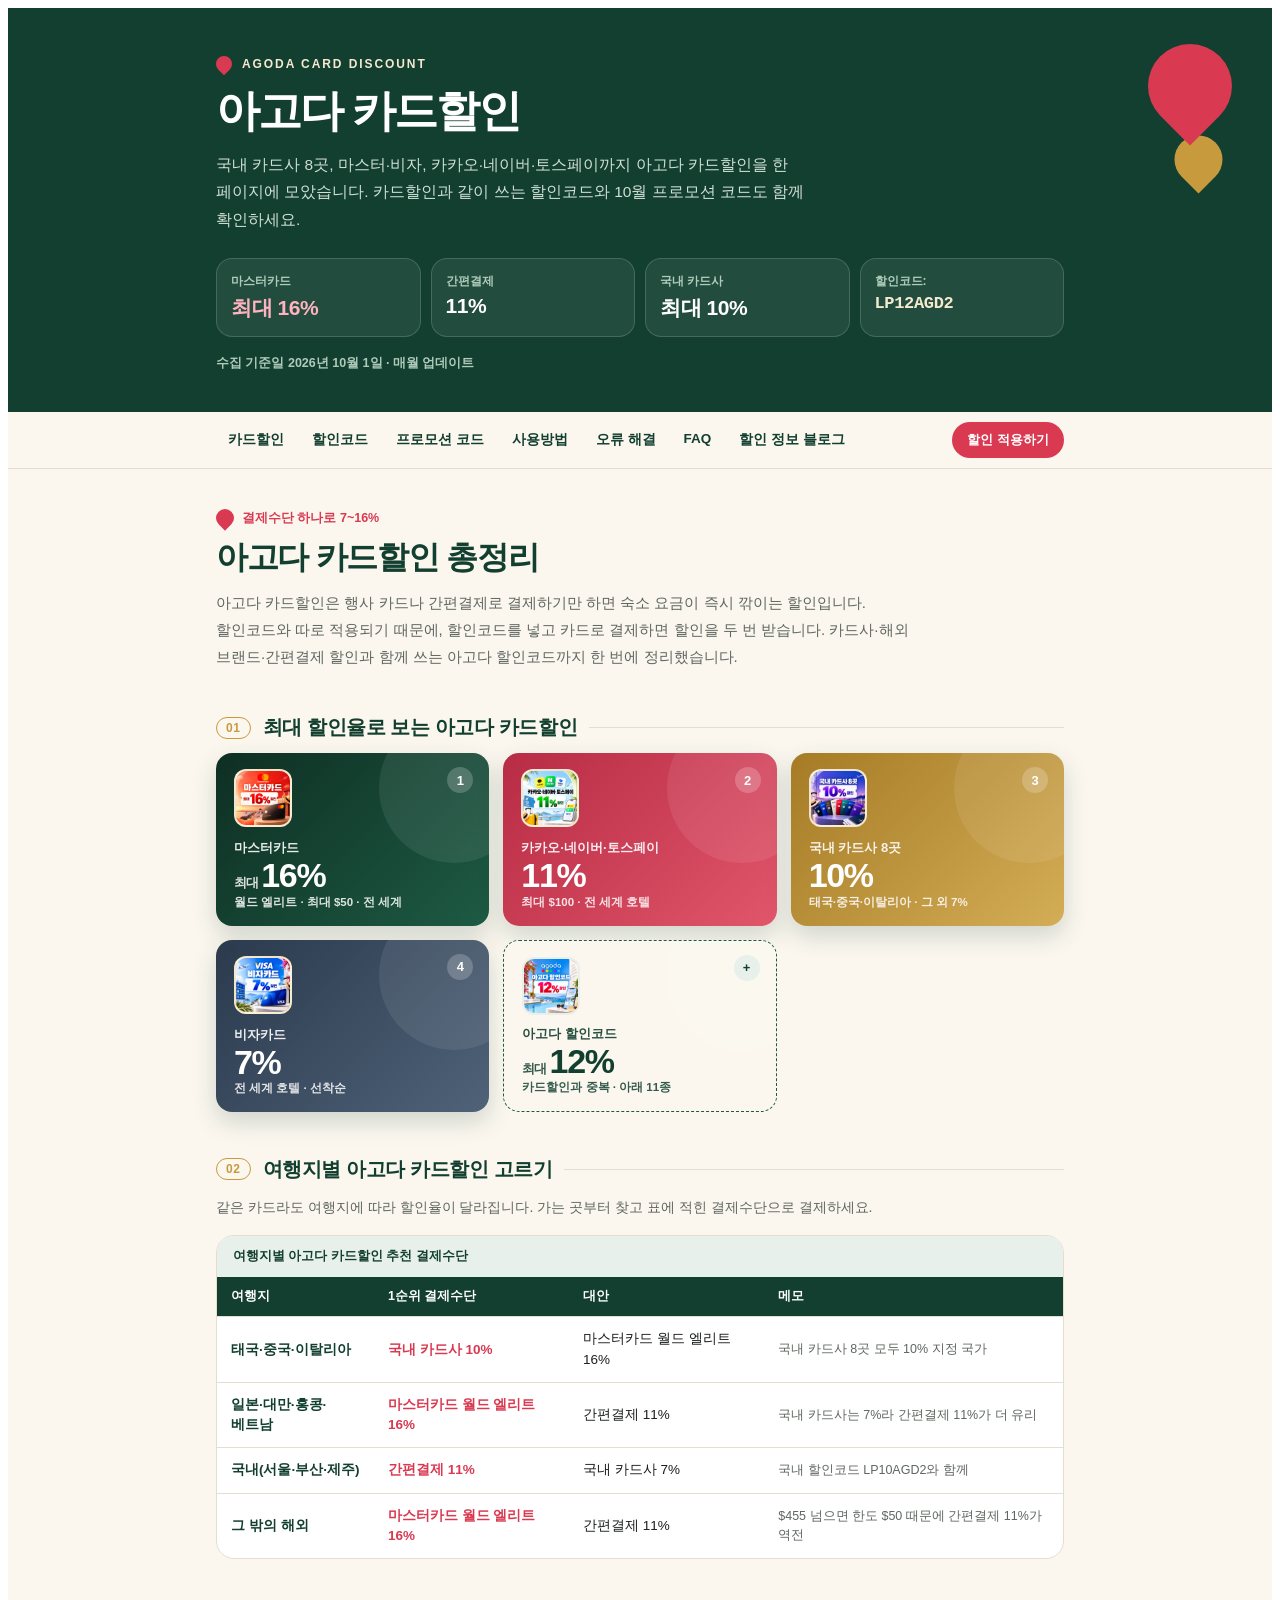
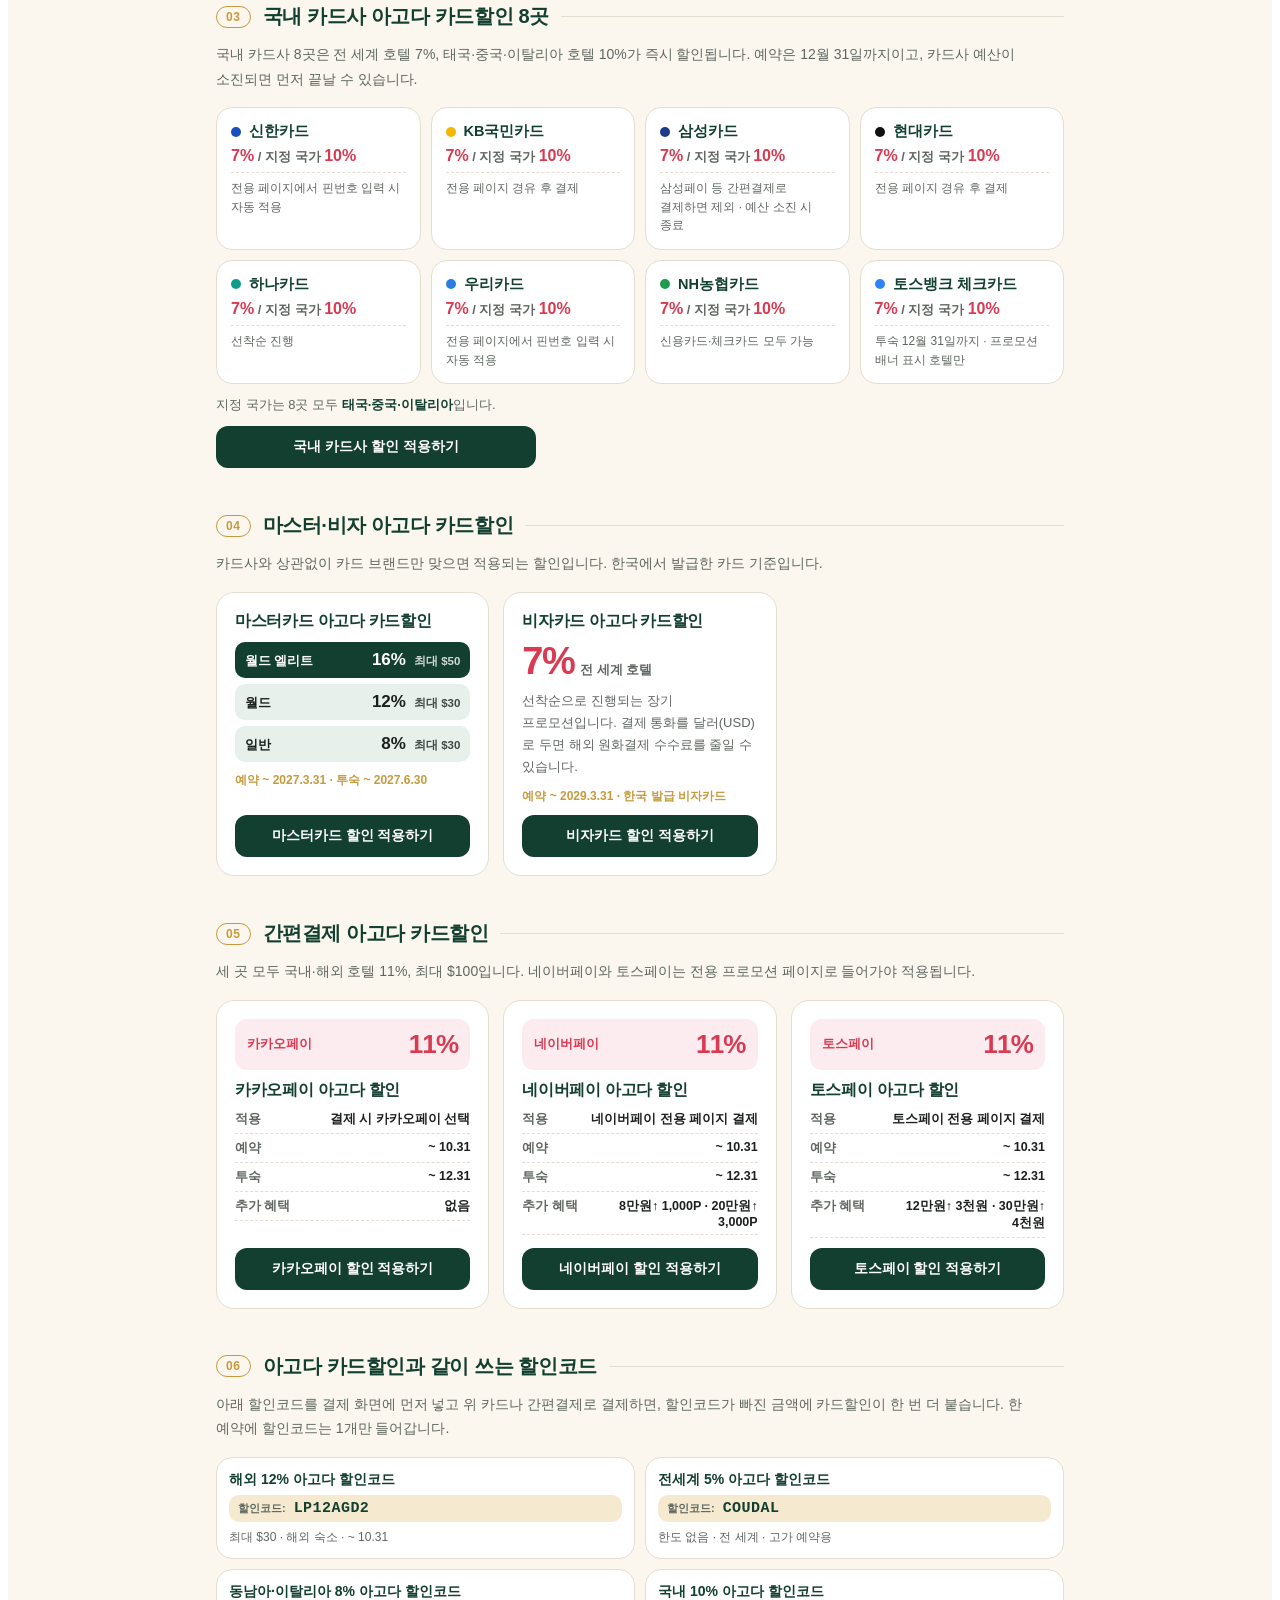
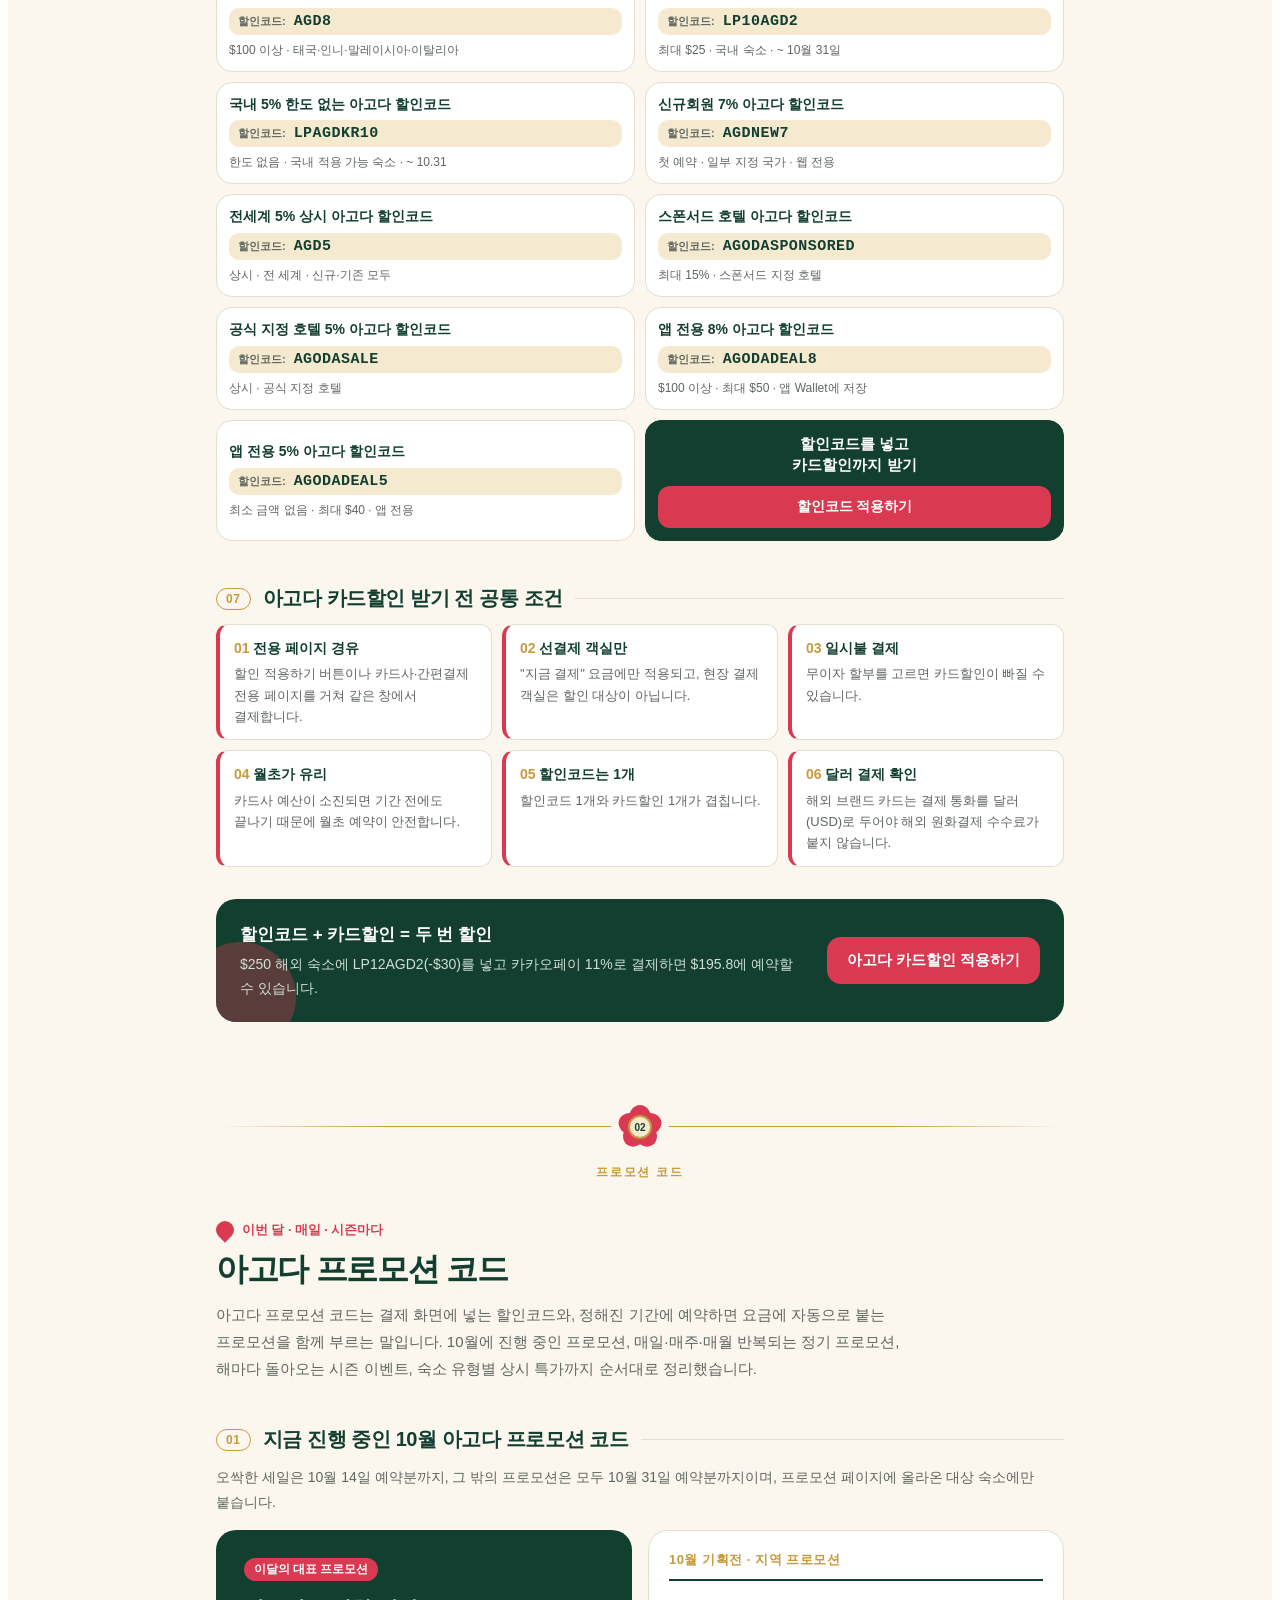
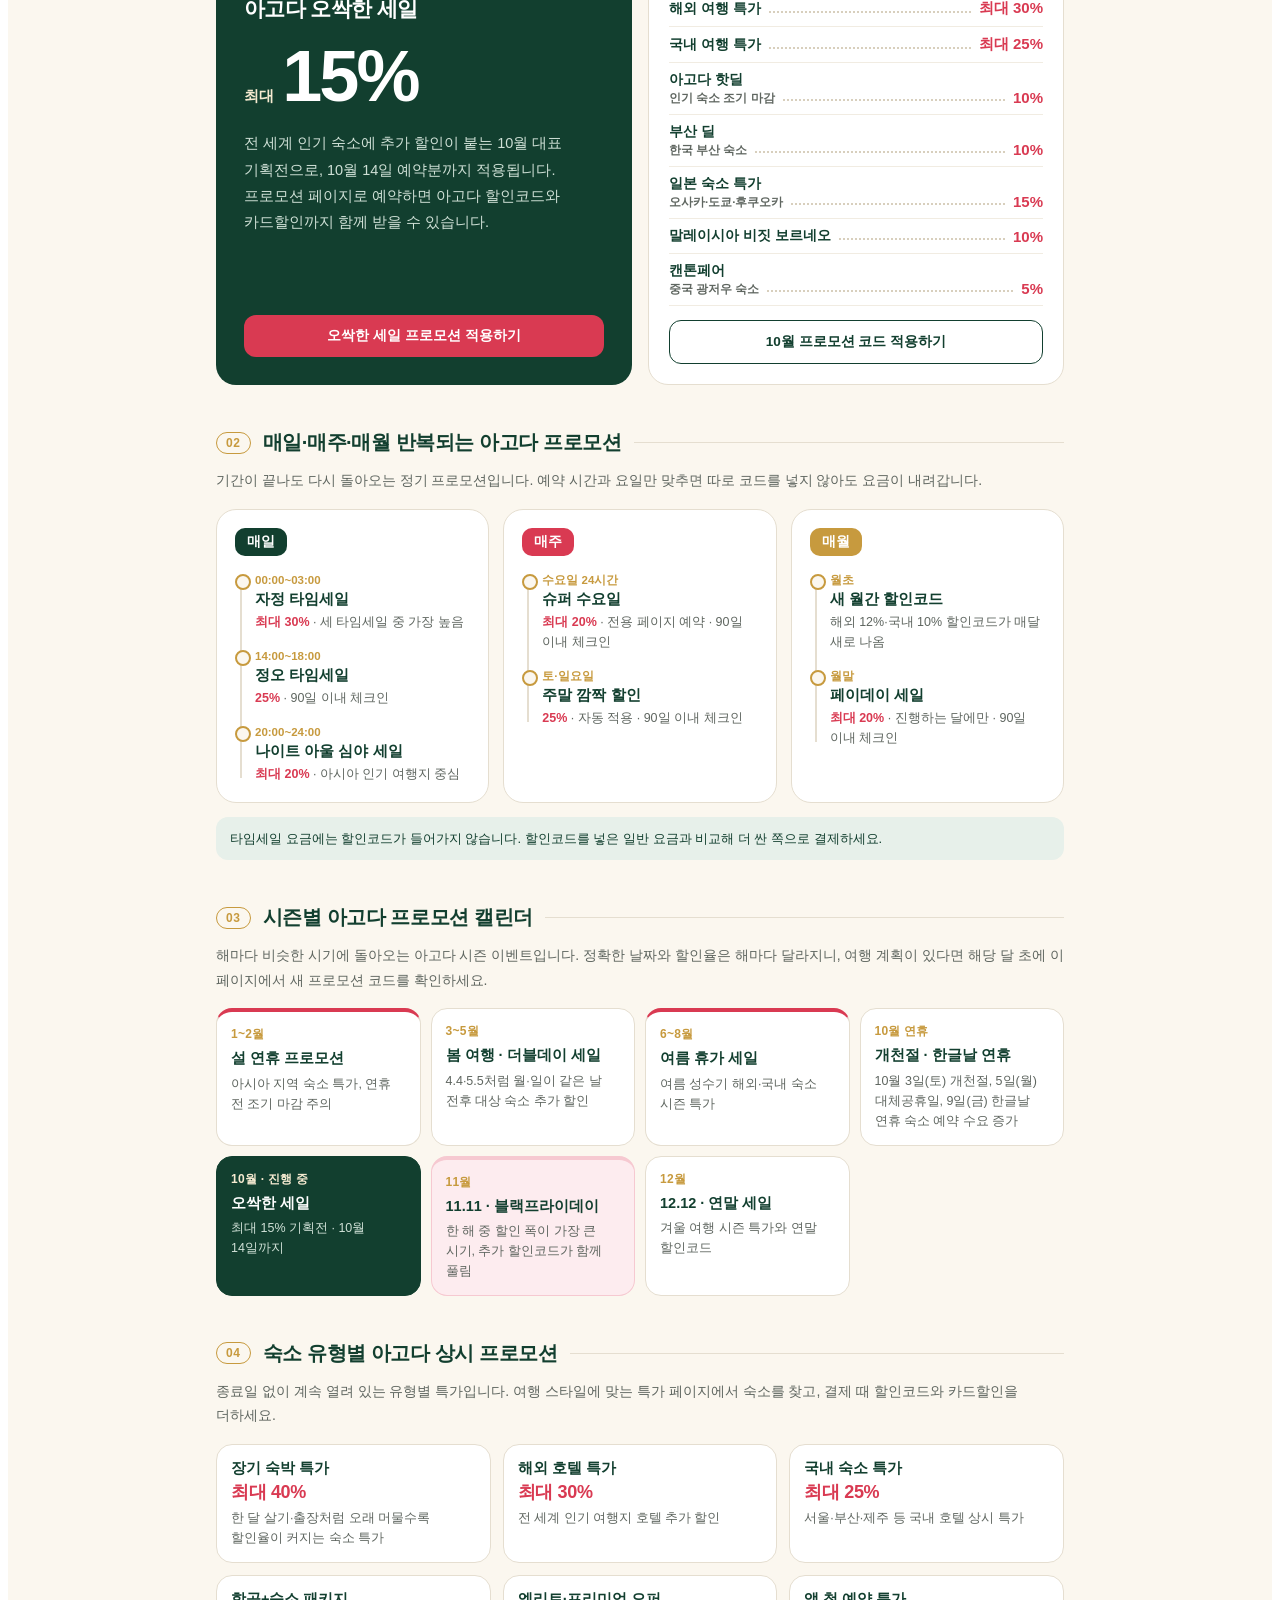
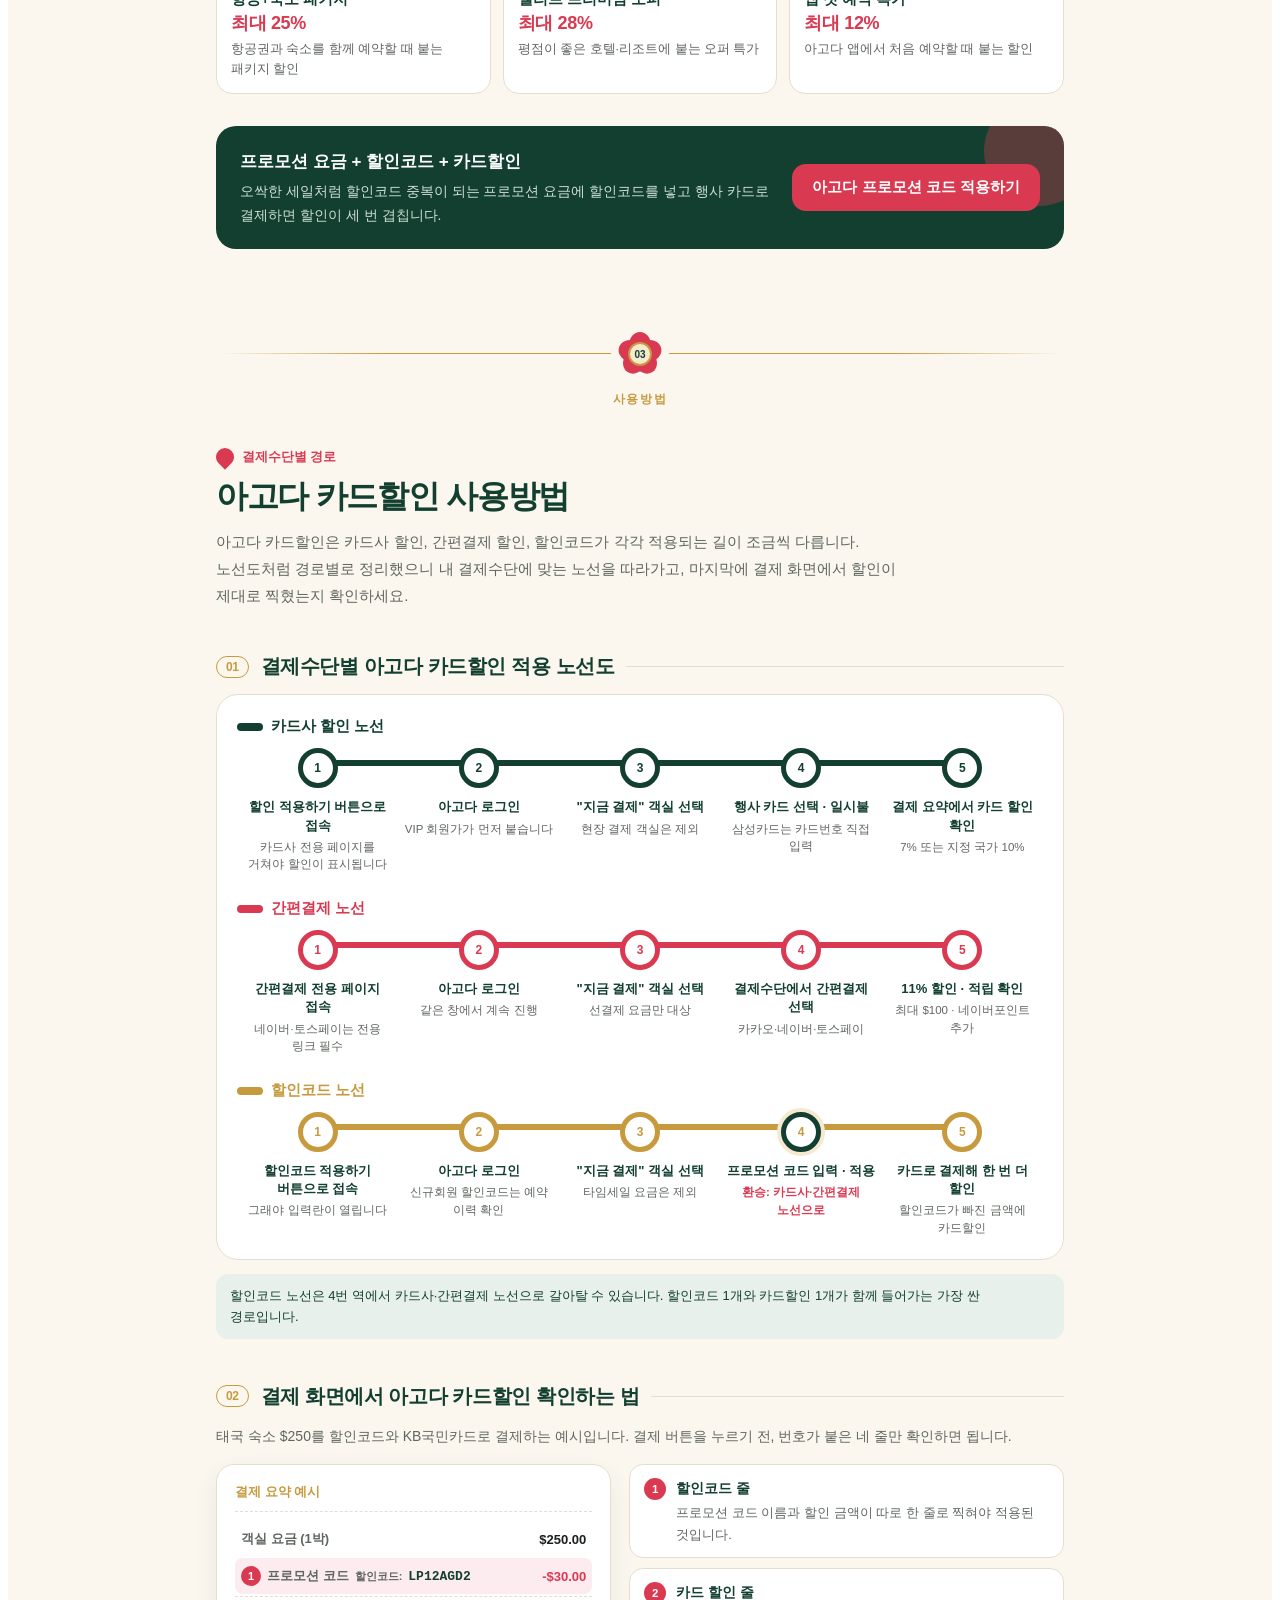
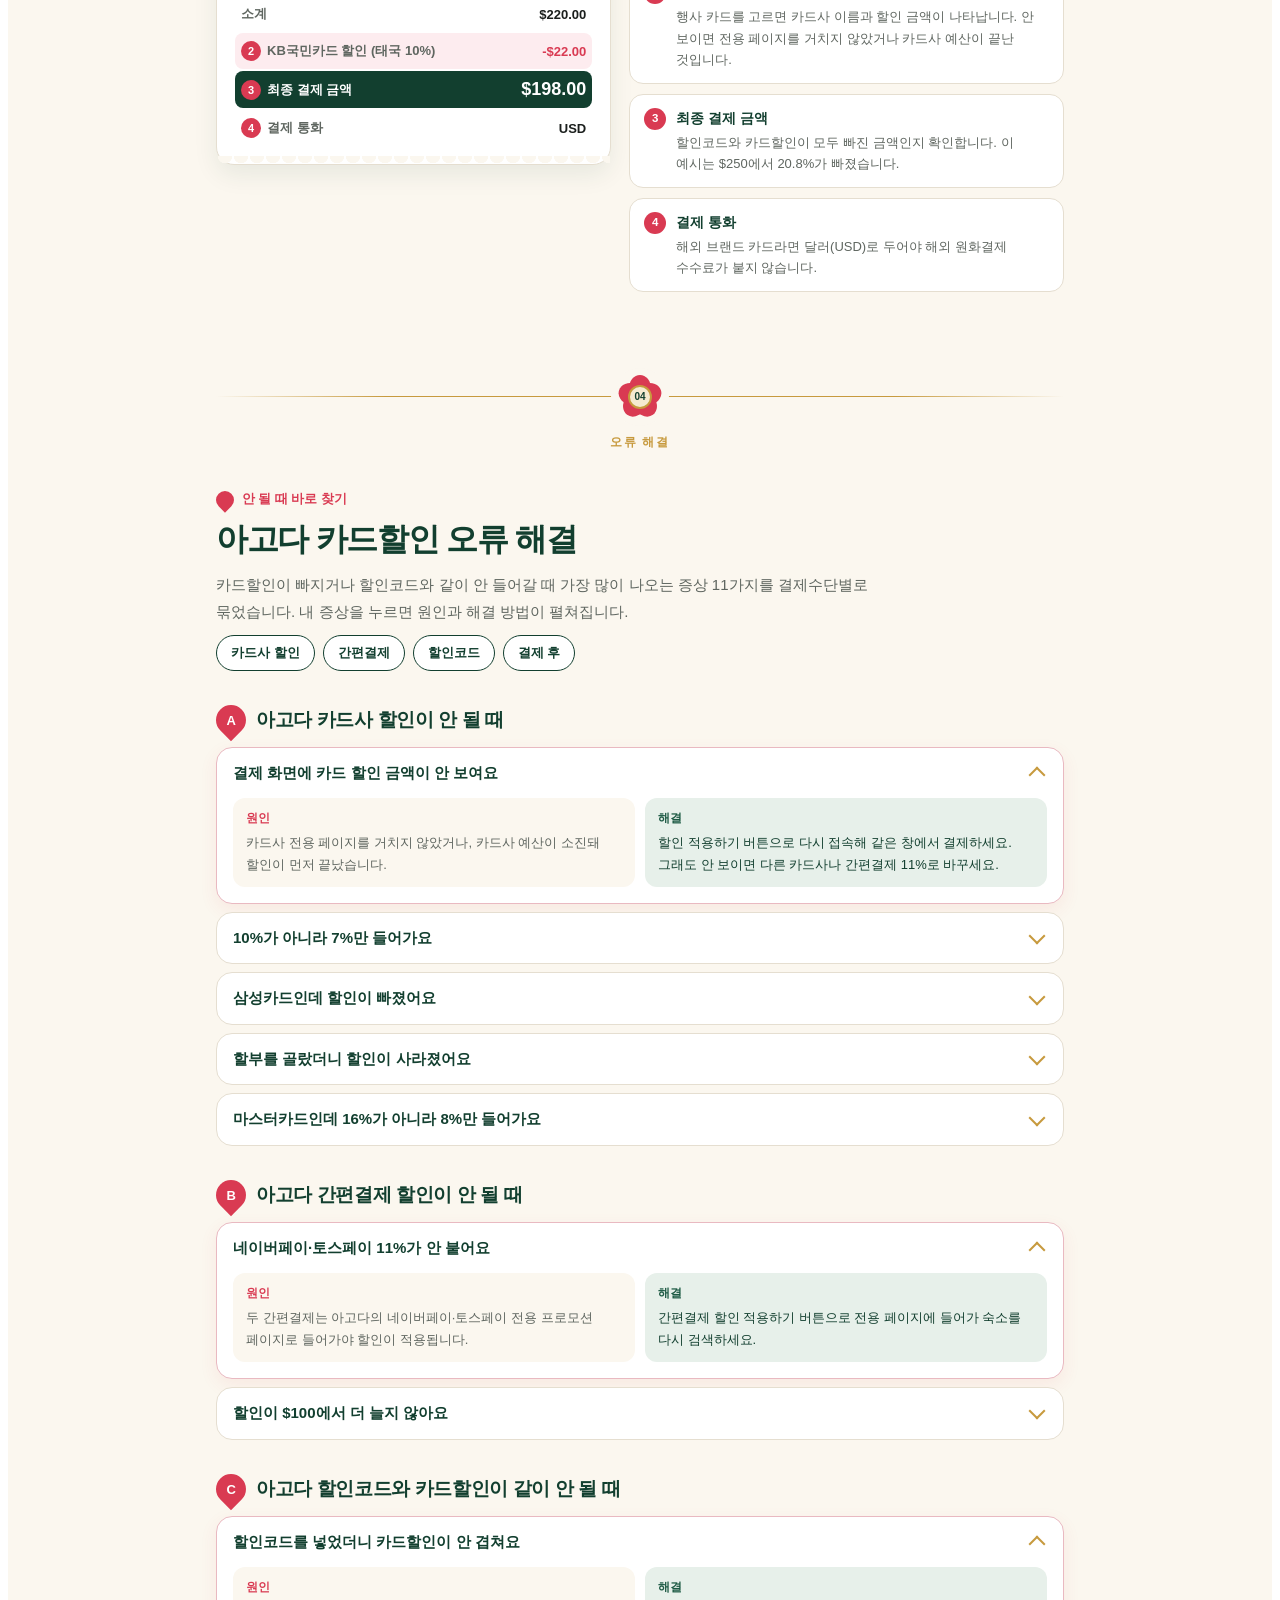
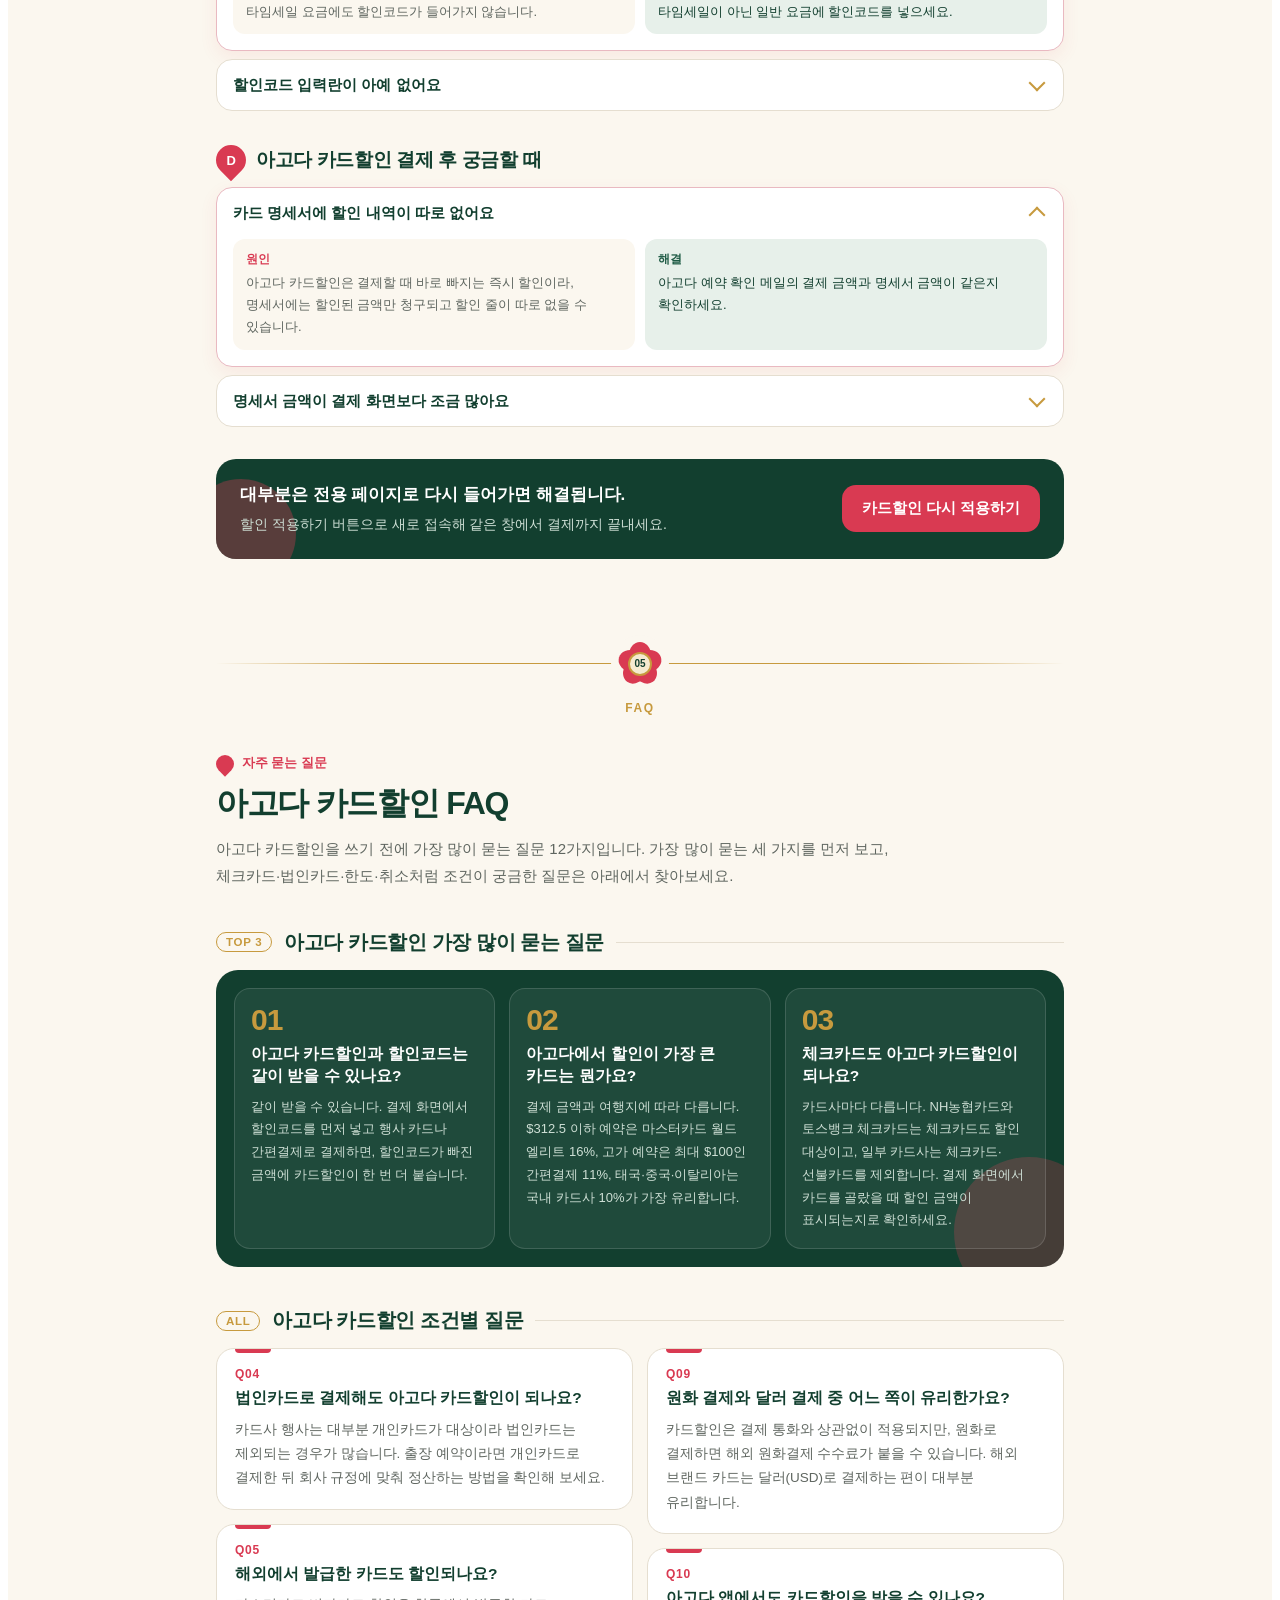
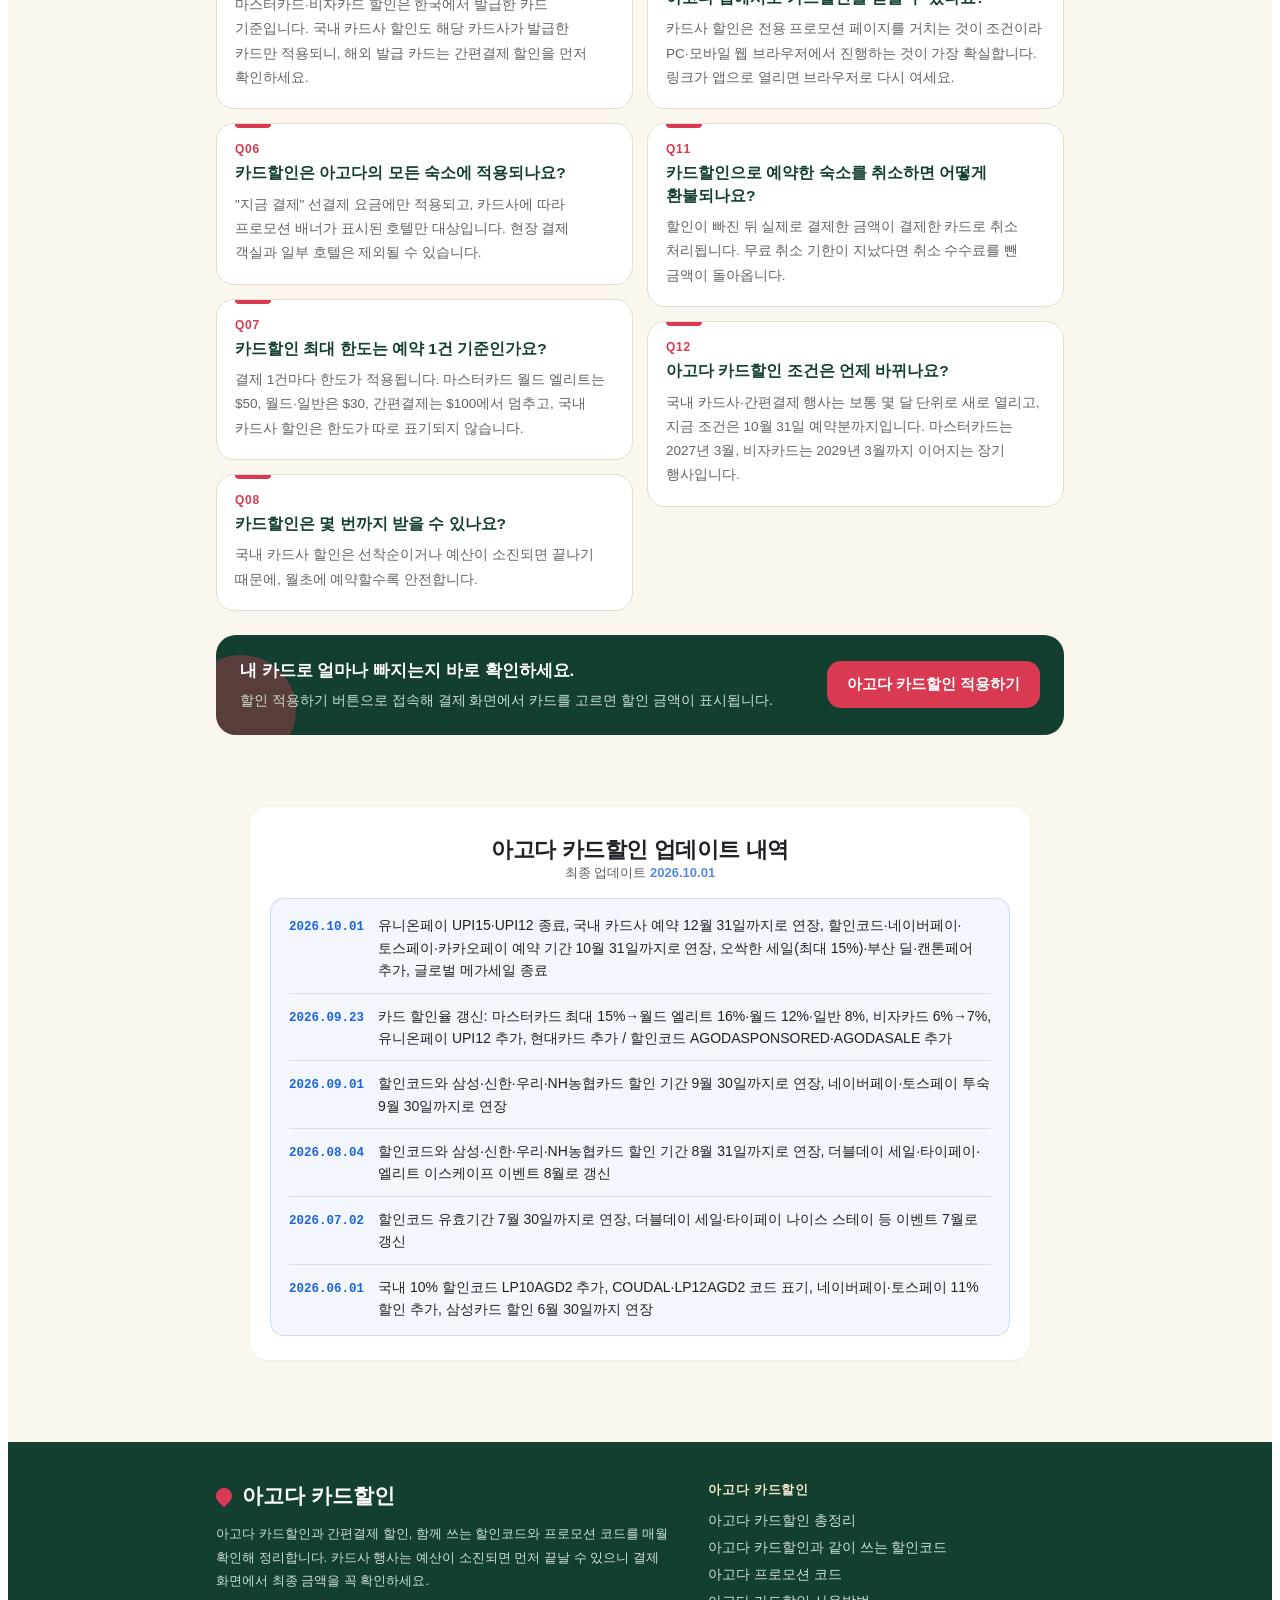
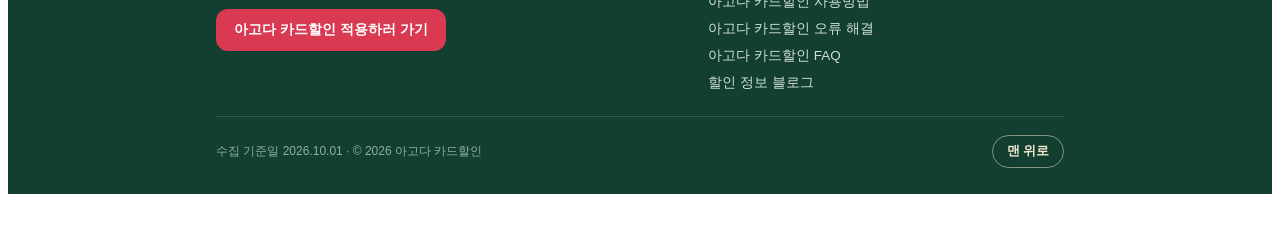
==== commit 5f22f9ed: "10월 최신화 보완: 남은 9월 표기 정리, 종료일 10월 31일 표기, 이미지 없는 쿠폰은 목록 아래로 Co-Authored-By: Claude Opus 5.5 (1M conte" ====
--- a/index.html
+++ b/index.html
@@ -339,7 +339,7 @@
       <div class="dbc-cd-body">
         <h4 class="dbc-cd-nm">국내 10% 아고다 할인코드</h4>
         <p class="dbc-code"><span class="dbc-lb">할인코드:</span> <b>LP10AGD2</b></p>
-        <p class="dbc-cd-meta">최대 $25 · 국내 숙소 · 종료일 미공지</p>
+        <p class="dbc-cd-meta">최대 $25 · 국내 숙소 · ~ 10월 31일</p>
       </div>
     </li>
     <li class="dbc-cd">
@@ -490,7 +490,7 @@
     <li class="m-hot"><p class="dbp-m">1~2월</p><h4>설 연휴 프로모션</h4><p>아시아 지역 숙소 특가, 연휴 전 조기 마감 주의</p></li>
     <li><p class="dbp-m">3~5월</p><h4>봄 여행 · 더블데이 세일</h4><p>4.4·5.5처럼 월·일이 같은 날 전후 대상 숙소 추가 할인</p></li>
     <li class="m-hot"><p class="dbp-m">6~8월</p><h4>여름 휴가 세일</h4><p>여름 성수기 해외·국내 숙소 시즌 특가</p></li>
-    <li><p class="dbp-m">9월</p><h4>9.9 더블데이 세일</h4><p>9월 9일 전후 대상 숙소 추가 할인</p></li>
+    <li><p class="dbp-m">10월 연휴</p><h4>개천절 · 한글날 연휴</h4><p>10월 3일(토) 개천절, 5일(월) 대체공휴일, 9일(금) 한글날 연휴 숙소 예약 수요 증가</p></li>
     <li class="m-now"><p class="dbp-m">10월 · 진행 중</p><h4>오싹한 세일</h4><p>최대 15% 기획전 · 10월 14일까지</p></li>
     <li class="m-hot m-next"><p class="dbp-m">11월</p><h4>11.11 · 블랙프라이데이</h4><p>한 해 중 할인 폭이 가장 큰 시기, 추가 할인코드가 함께 풀림</p></li>
     <li><p class="dbp-m">12월</p><h4>12.12 · 연말 세일</h4><p>겨울 여행 시즌 특가와 연말 할인코드</p></li>
